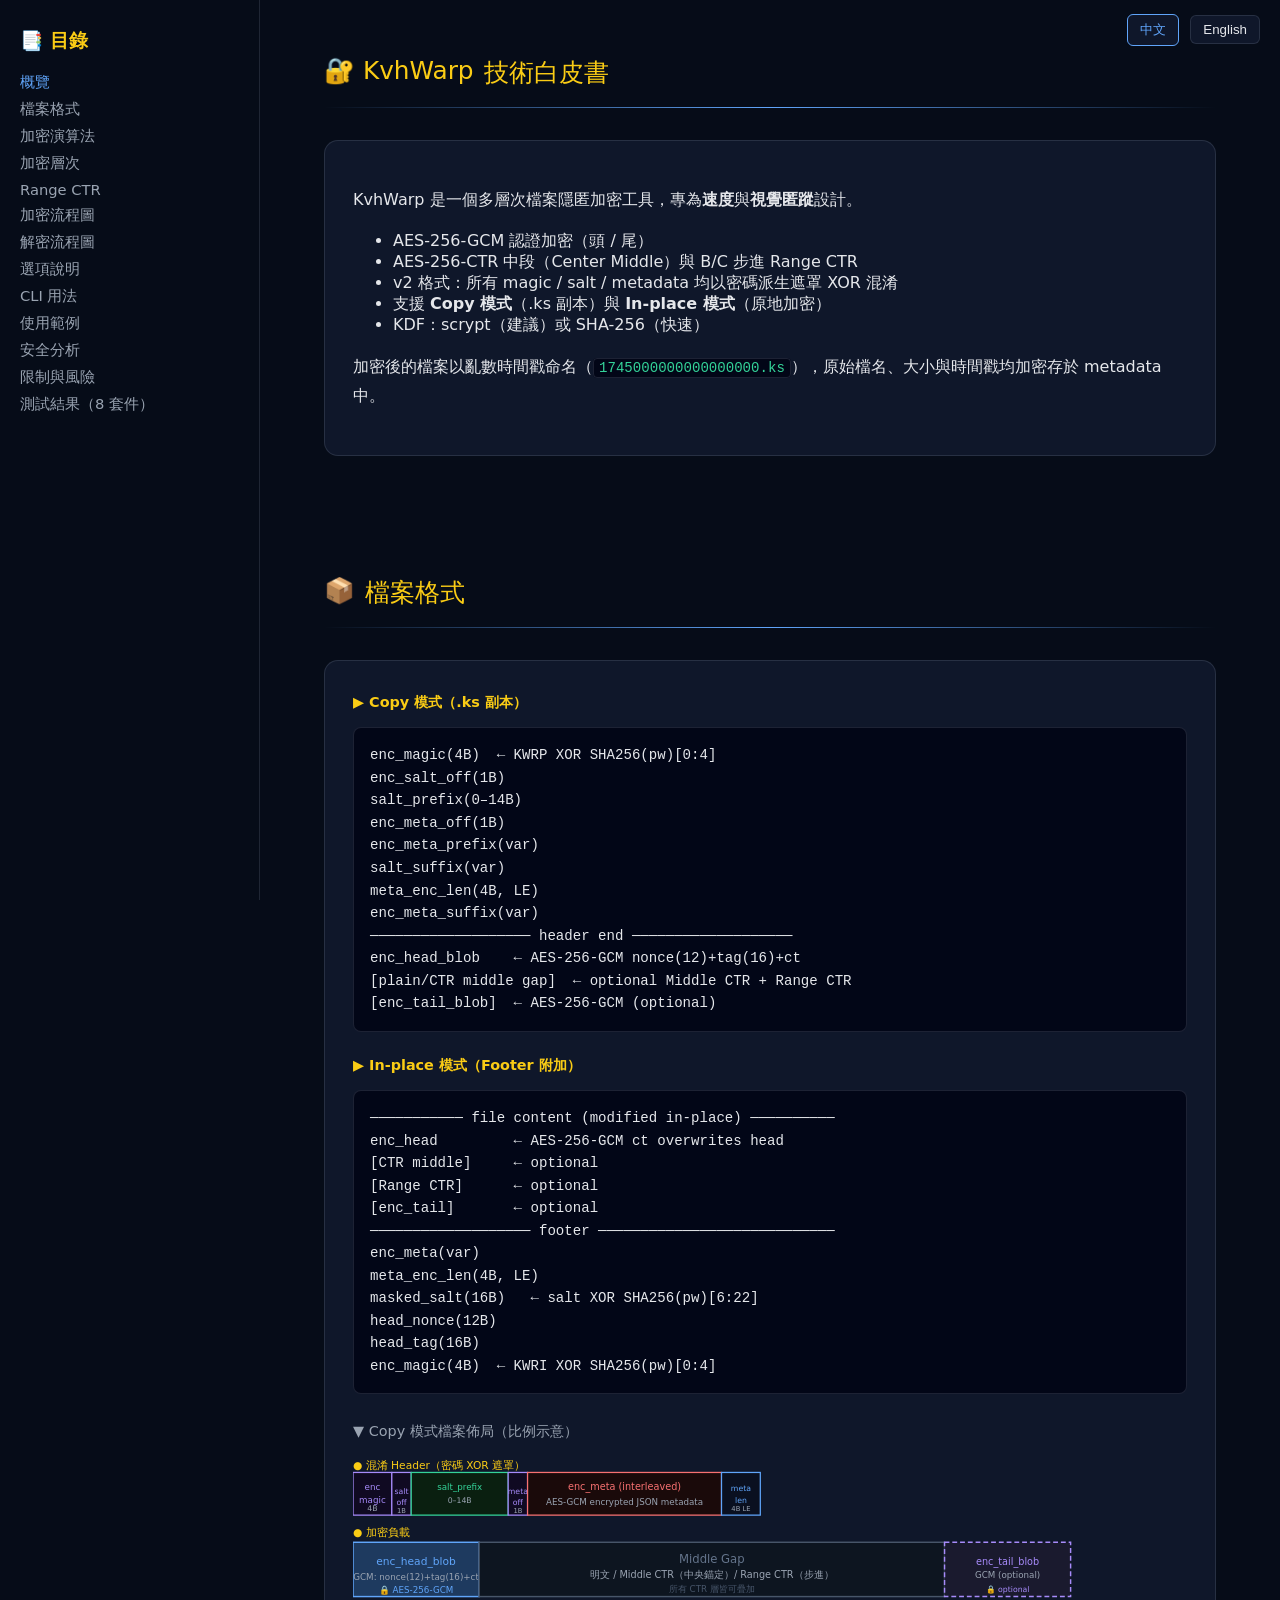
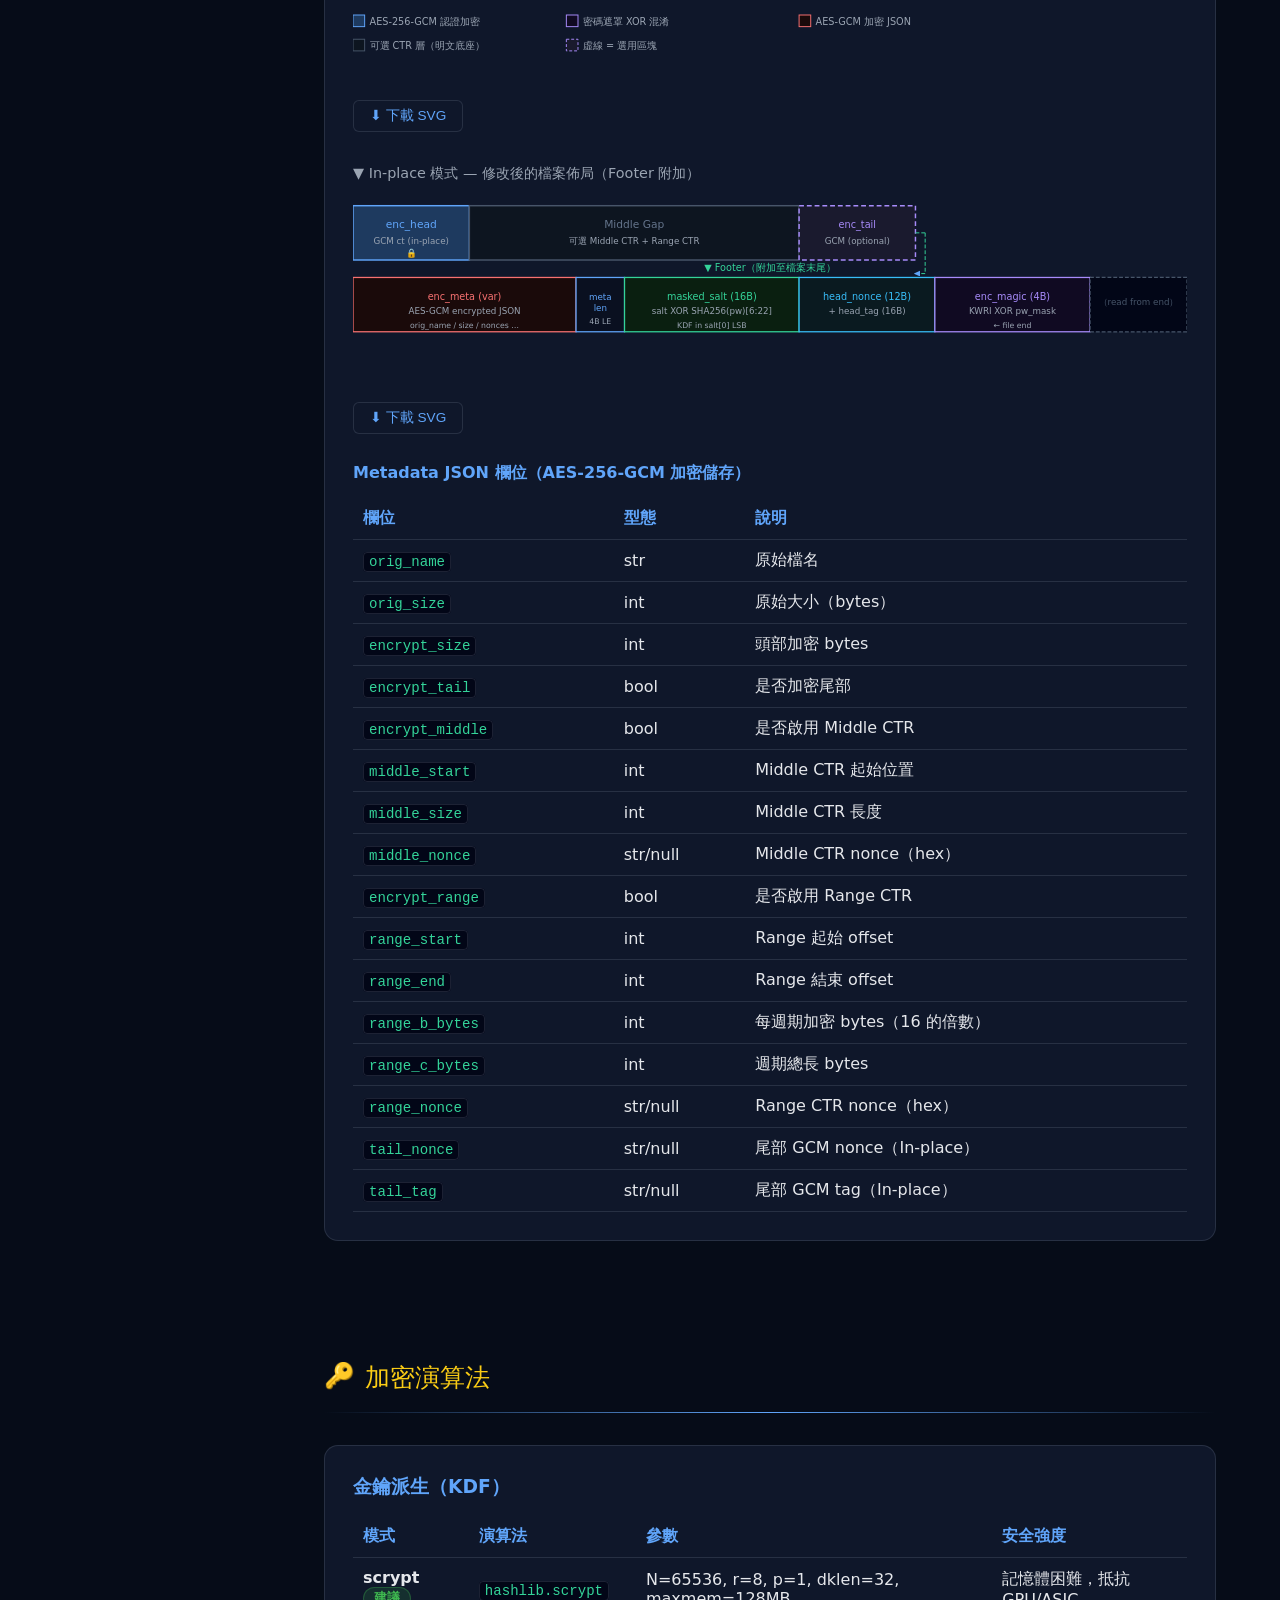
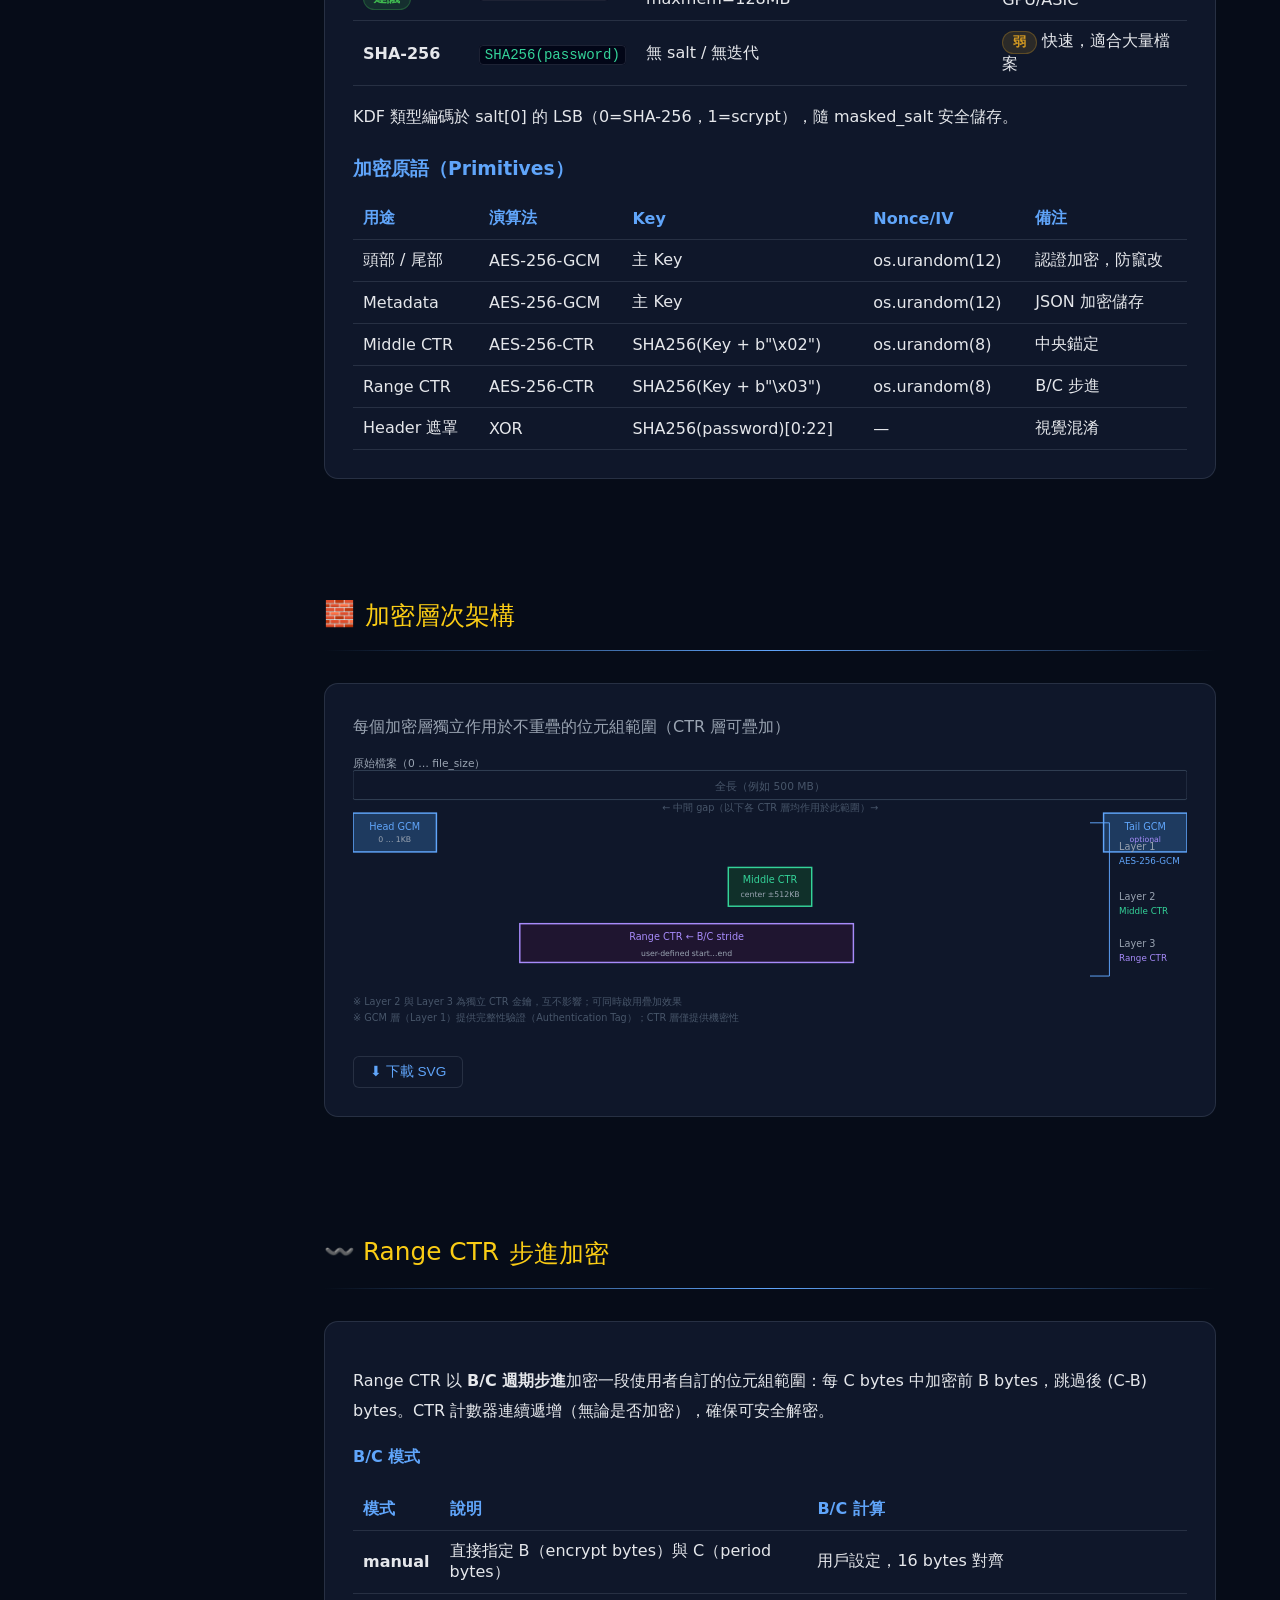
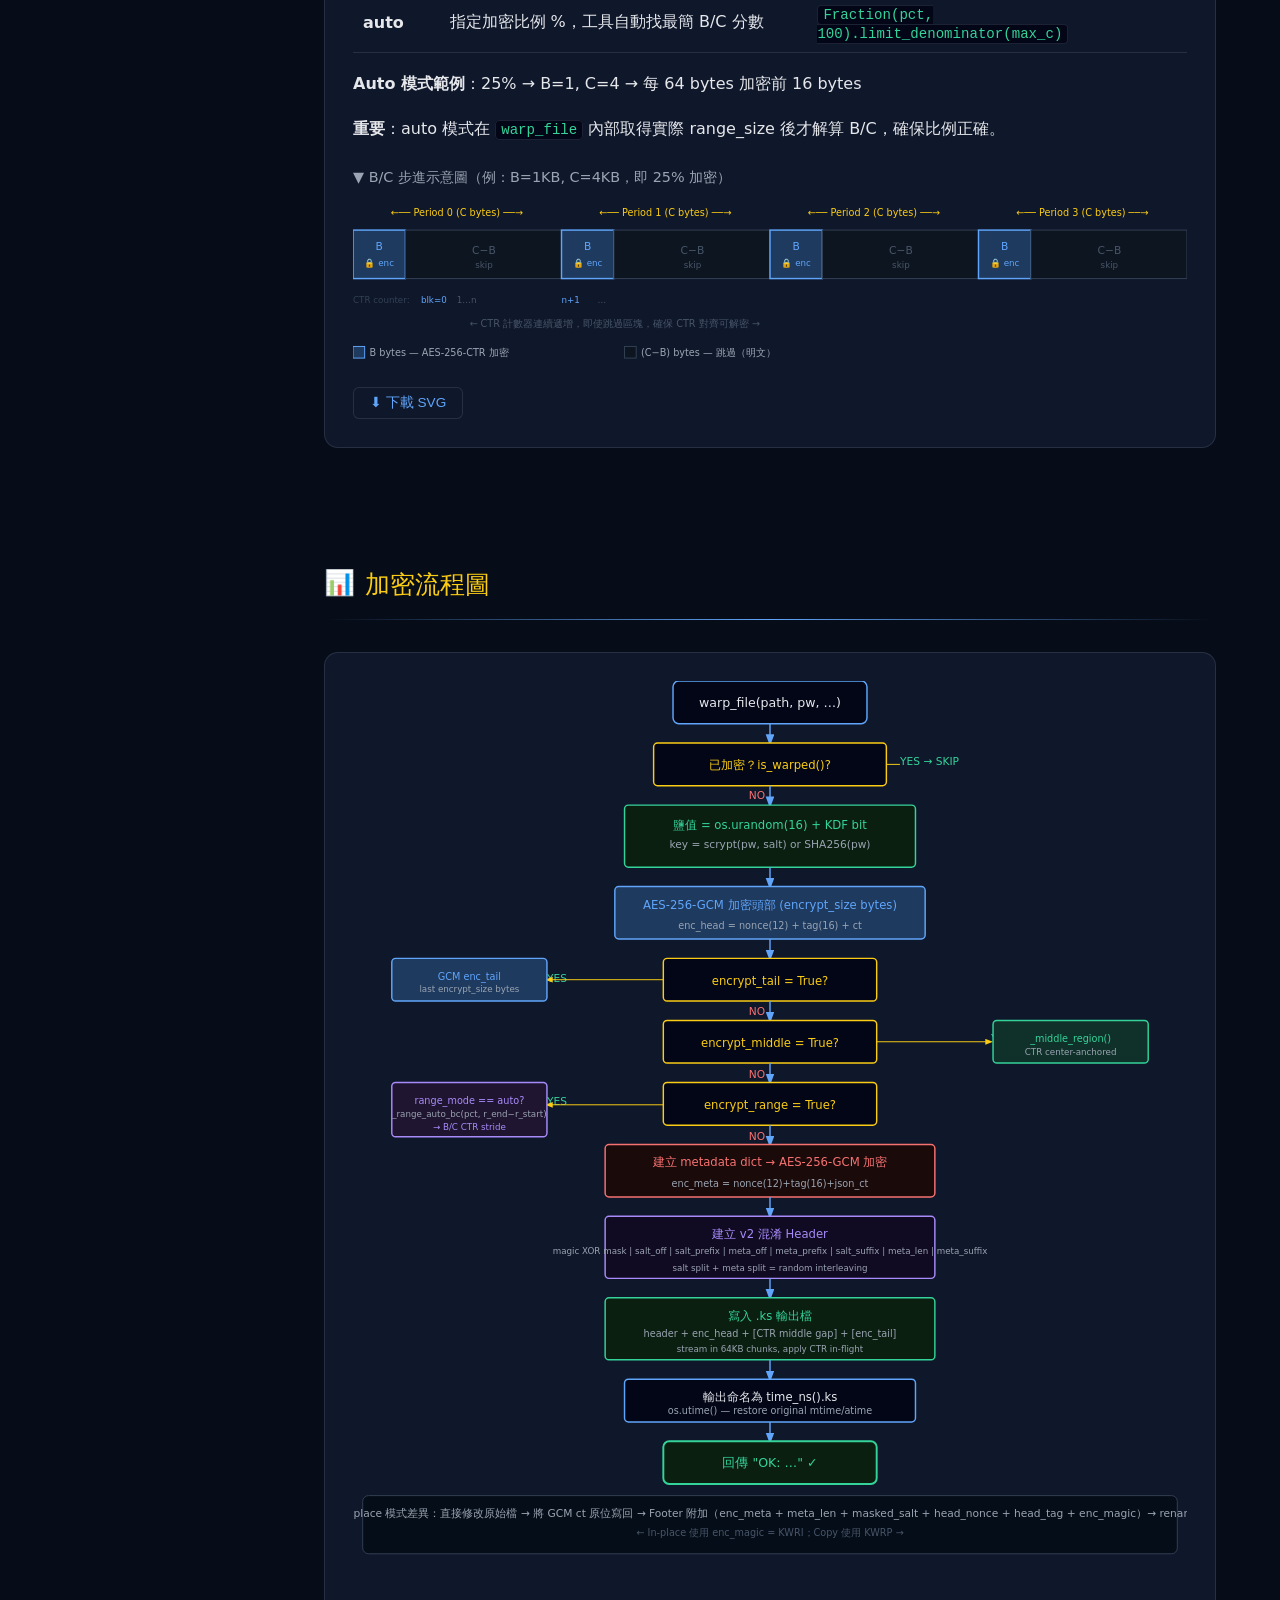
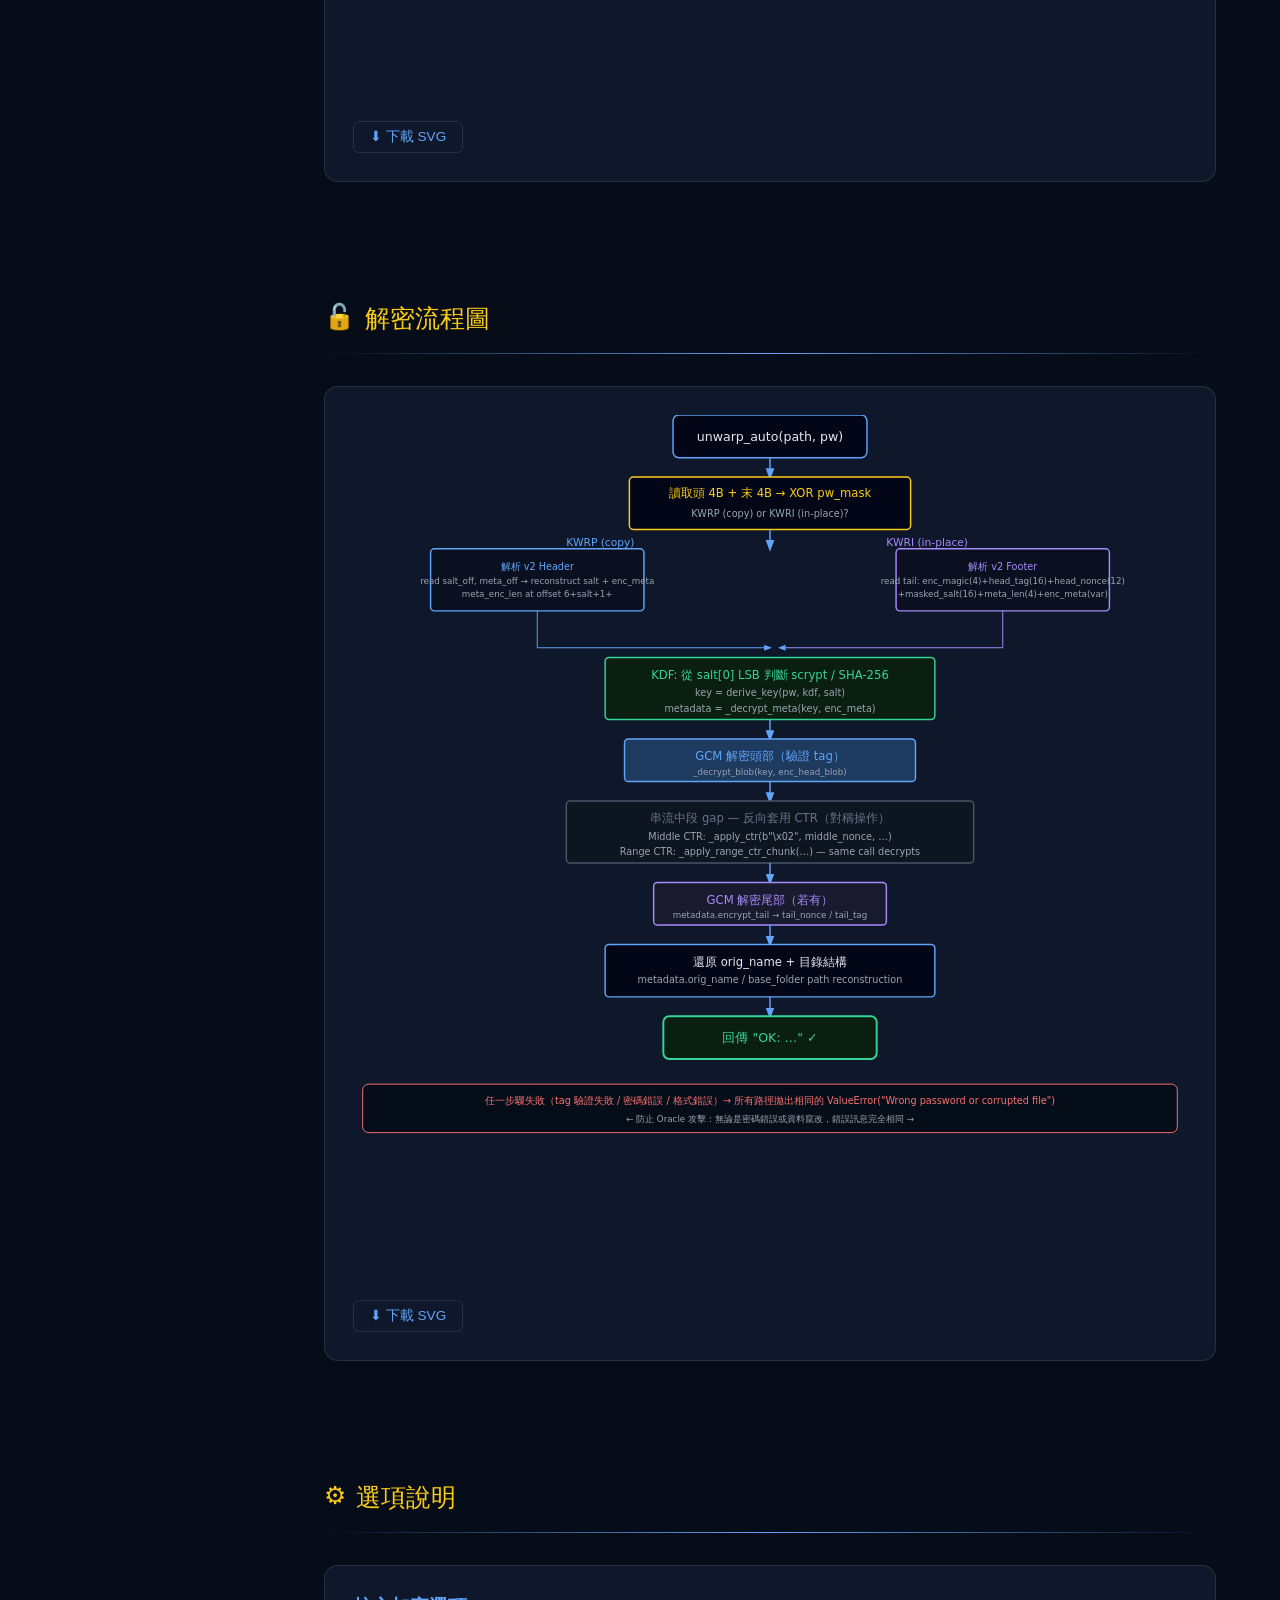
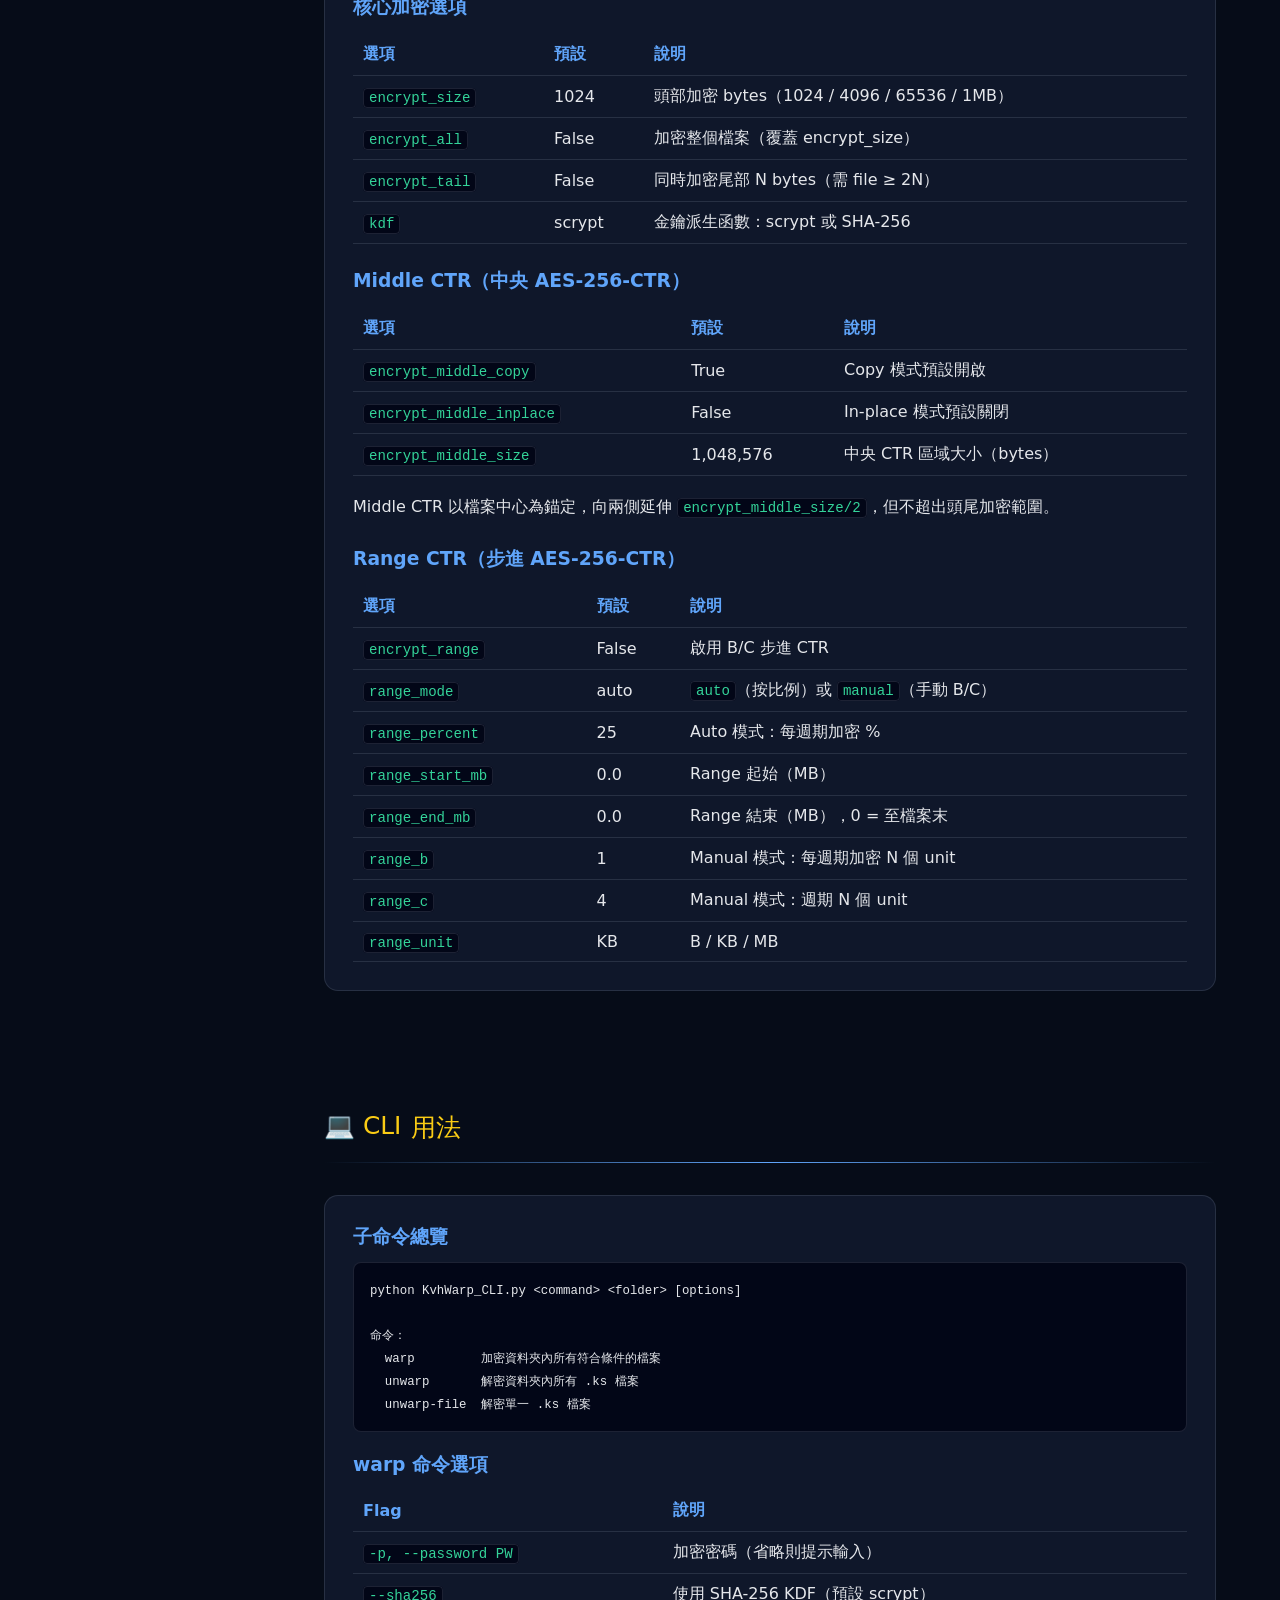
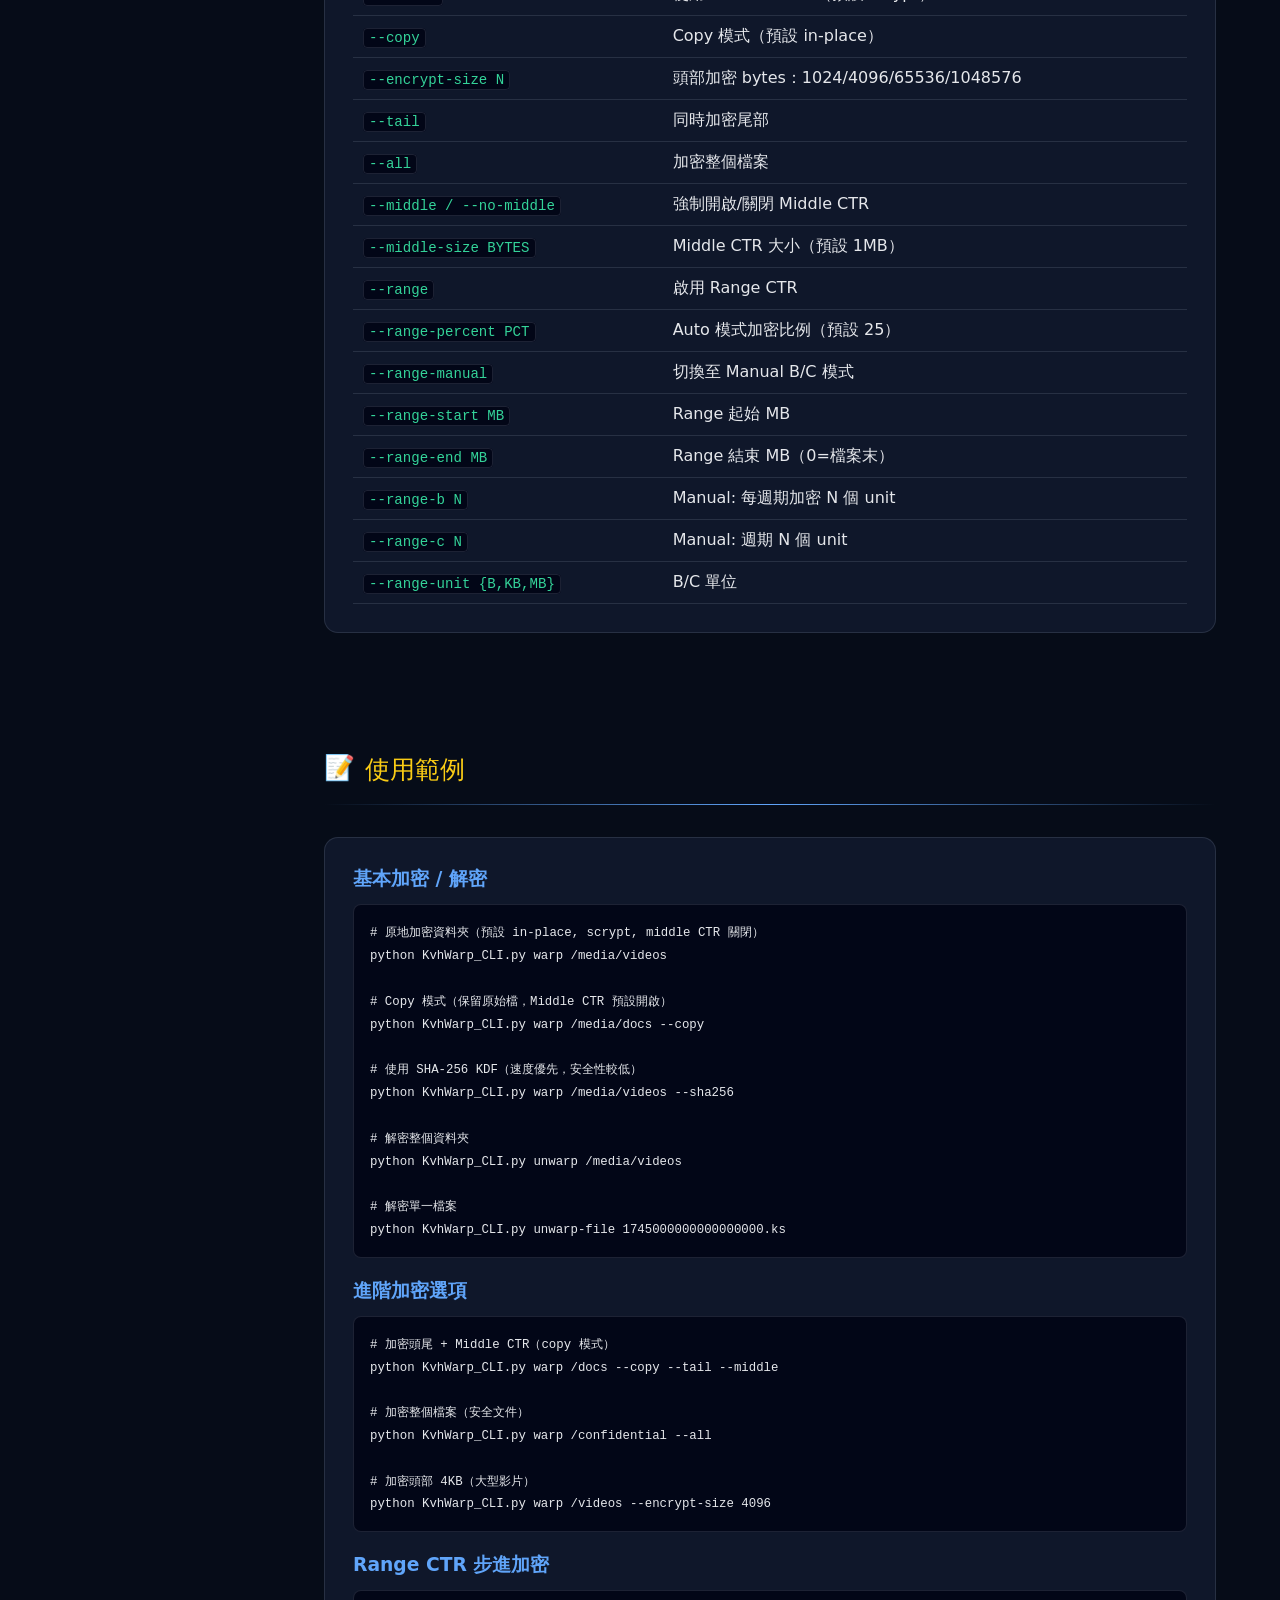
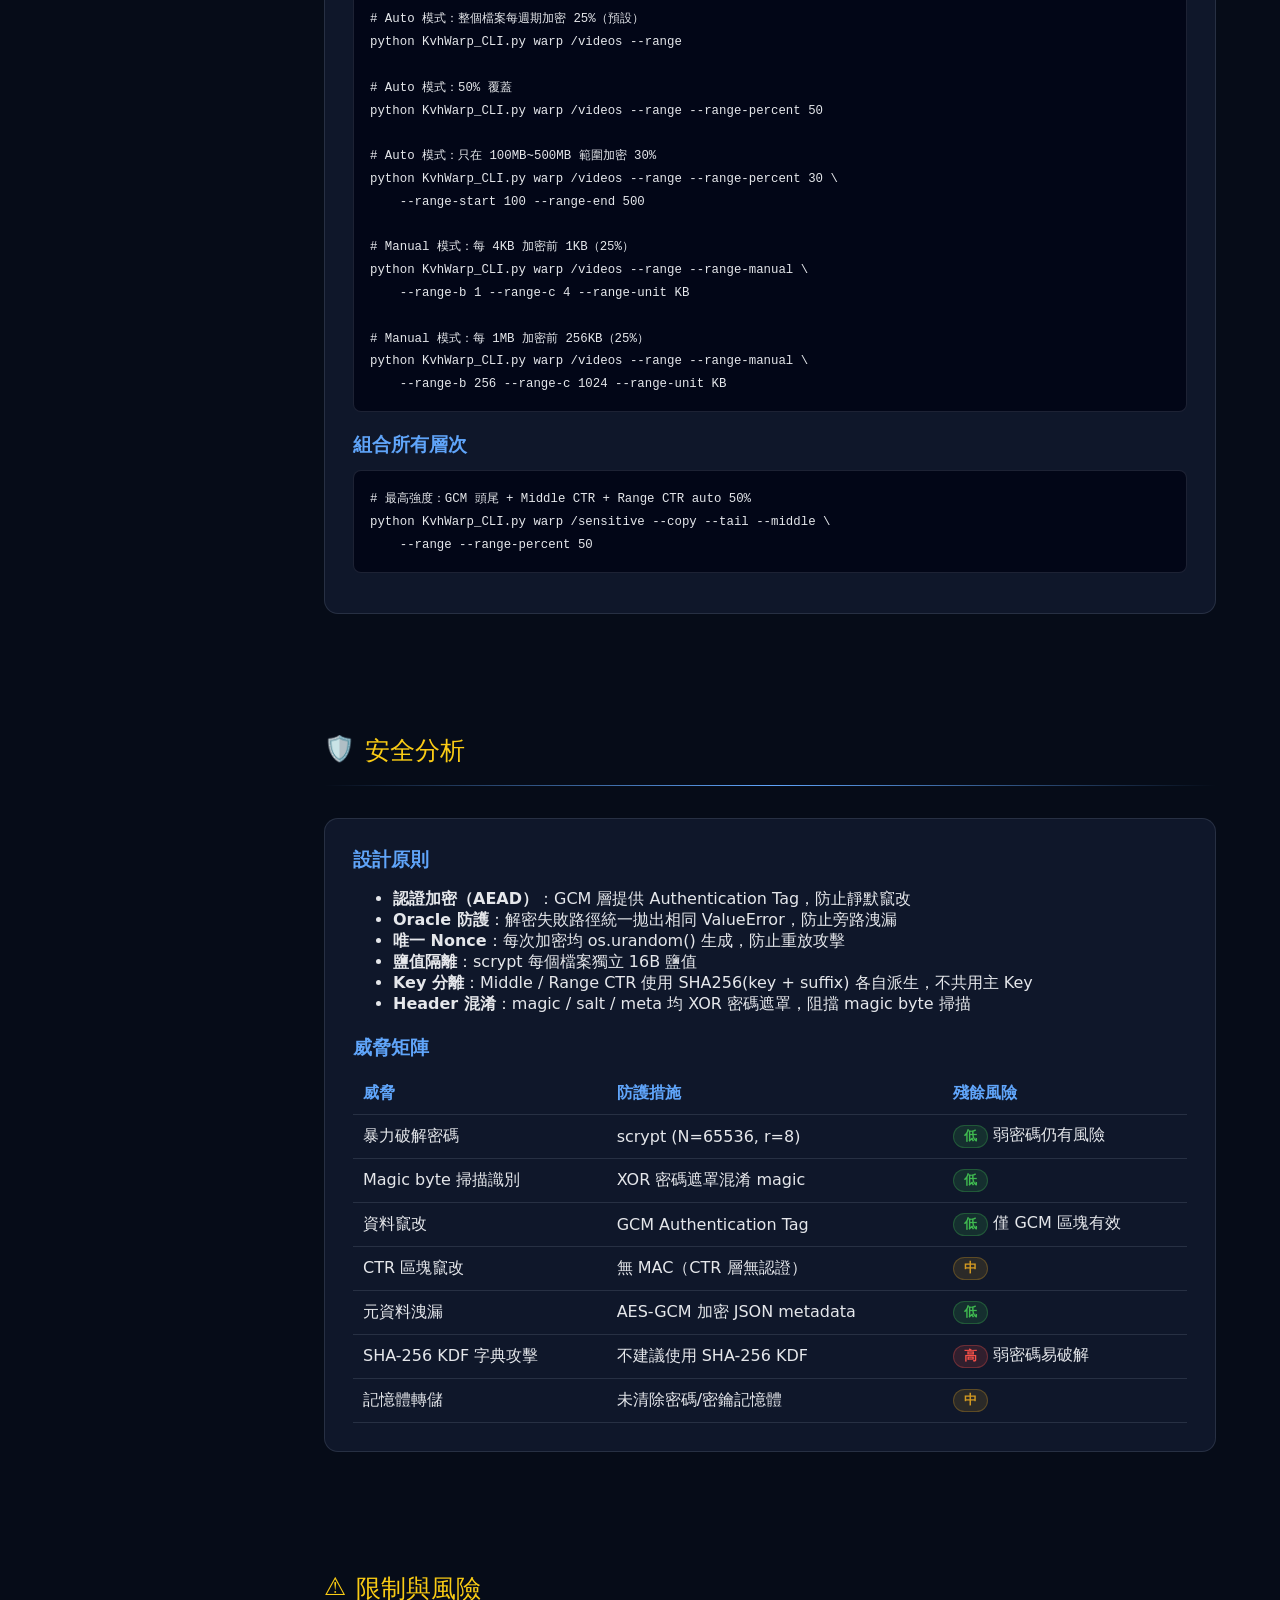
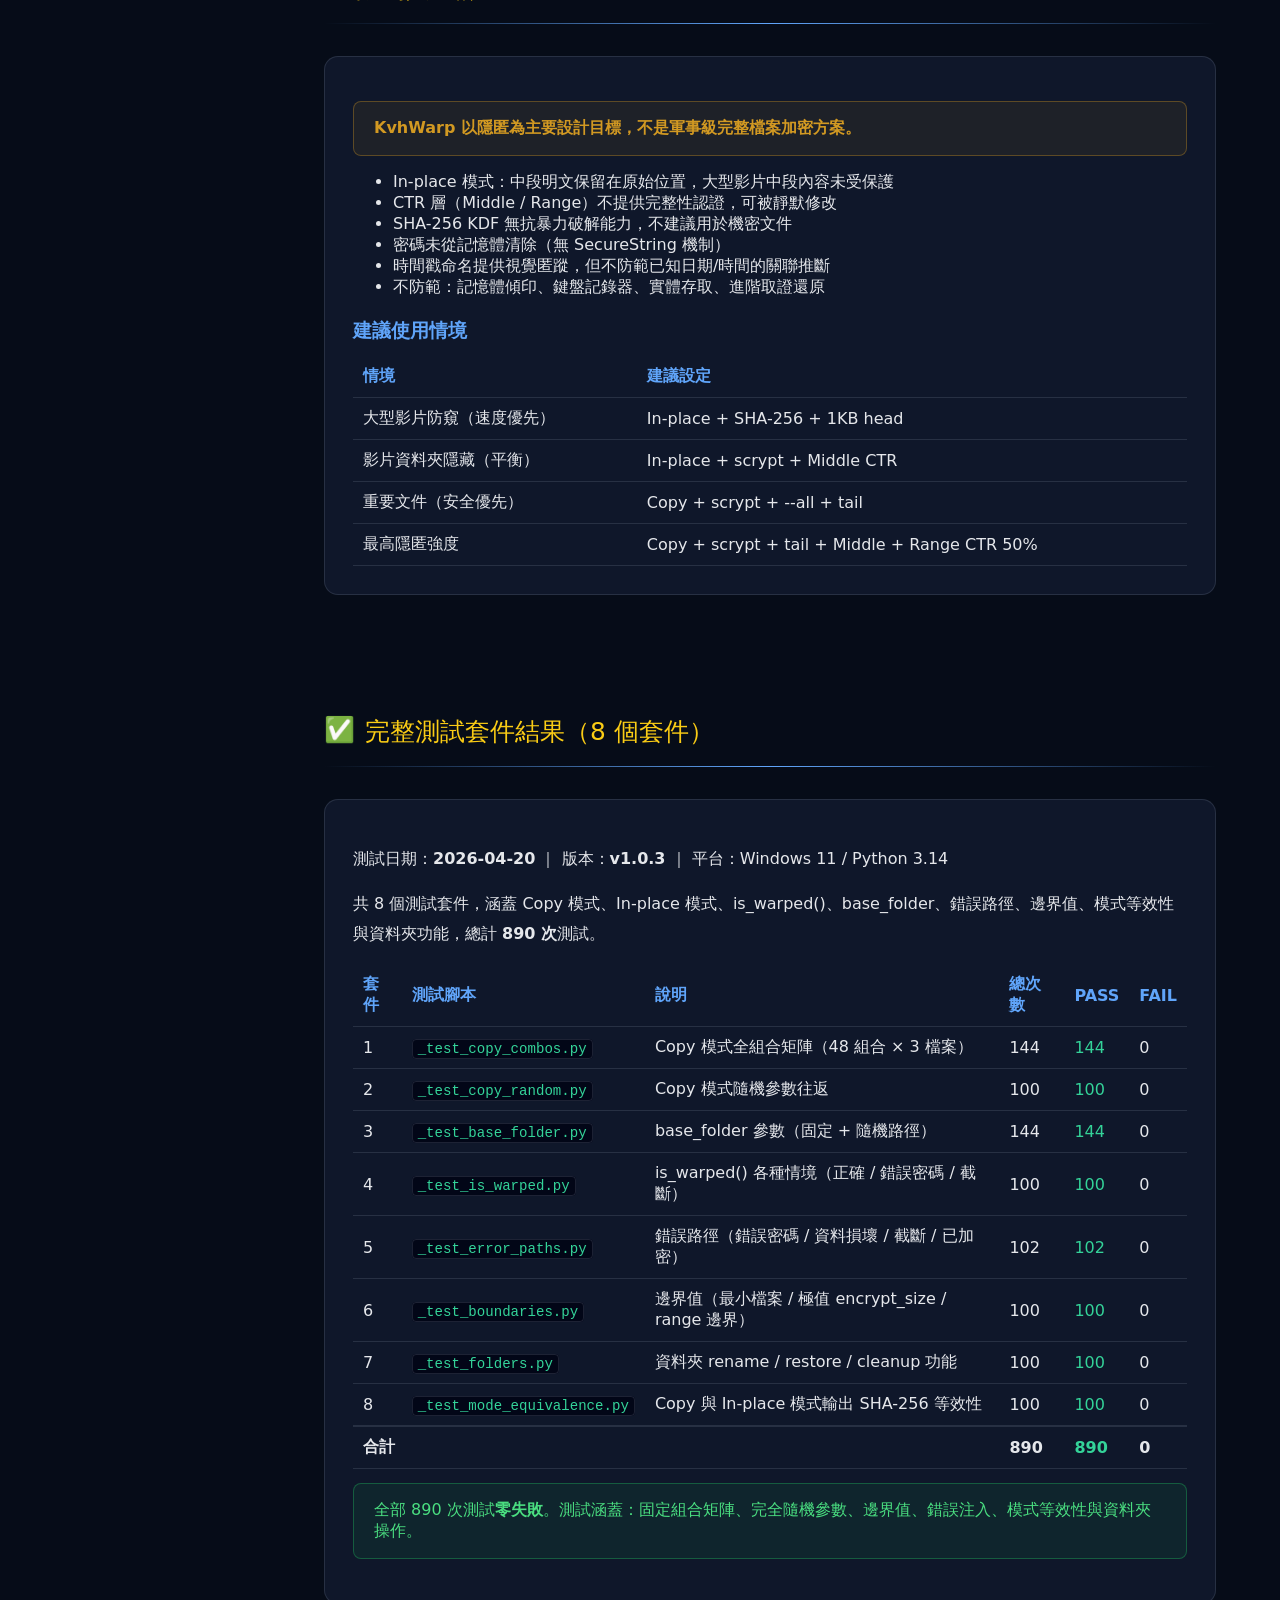
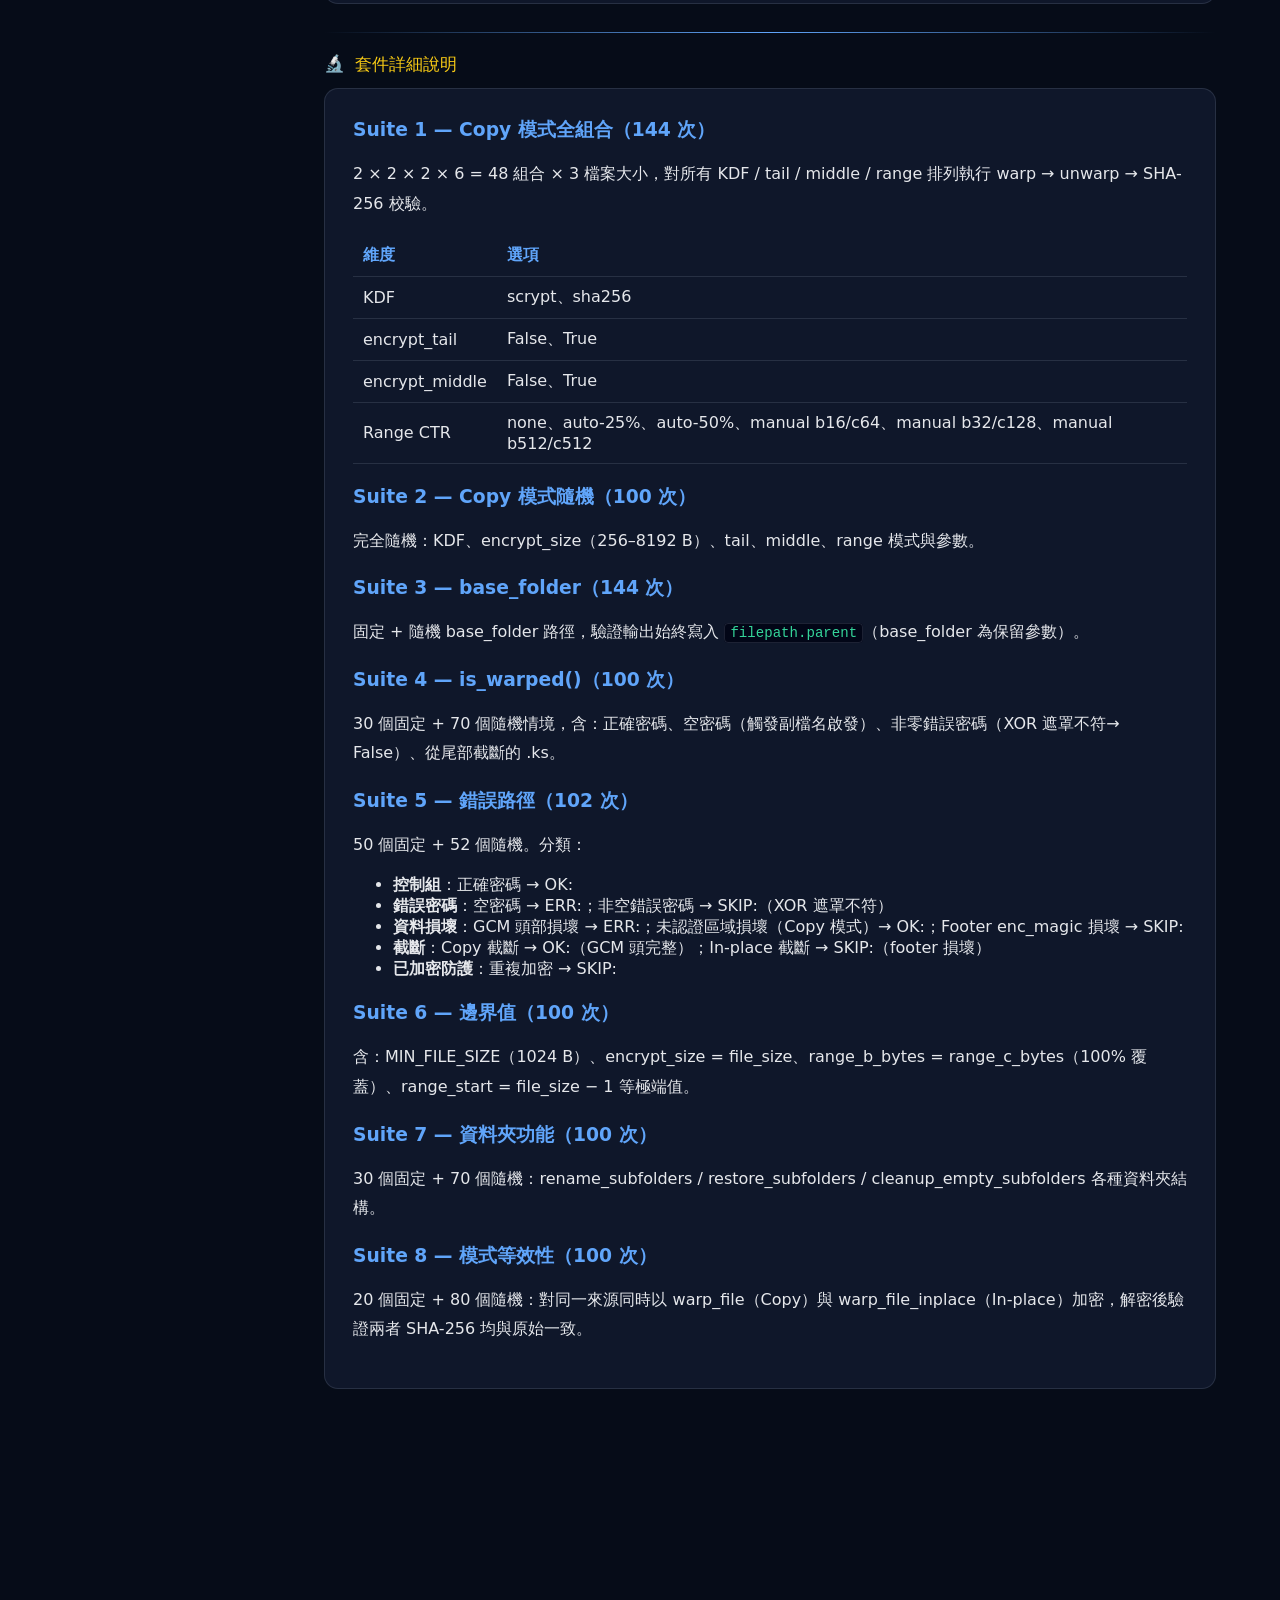
==== ESLOCK_Recover/KvhWarp.html @ 6a9915e8 "KVHWarp v1.03B" ====
<!DOCTYPE html>
<html lang="zh-Hant">
<head>
<meta charset="UTF-8">
<meta name="viewport" content="width=device-width, initial-scale=1">
<title>KvhWarp — Technical Whitepaper</title>
<link rel="stylesheet" href="index.css">
</head>

<body style="background:#060c18;color:#e5e7eb">

<div class="lang-switch">
  <button id="btn-zh" class="active" onclick="setLang('zh')">中文</button>
  <button id="btn-en" onclick="setLang('en')">English</button>
</div>

<div class="wrapper">

<nav>
  <h3>📑 <span class="zhi">目錄</span><span class="eni">Contents</span></h3>
  <a href="#overview">      <span class="zhi">概覽</span>              <span class="eni">Overview</span></a>
  <a href="#format">        <span class="zhi">檔案格式</span>          <span class="eni">File Format</span></a>
  <a href="#algorithms">    <span class="zhi">加密演算法</span>        <span class="eni">Algorithms</span></a>
  <a href="#layers">        <span class="zhi">加密層次</span>          <span class="eni">Encryption Layers</span></a>
  <a href="#range-ctr">     <span class="zhi">Range CTR</span>         <span class="eni">Range CTR</span></a>
  <a href="#flowchart">     <span class="zhi">加密流程圖</span>        <span class="eni">Encrypt Flowchart</span></a>
  <a href="#decrypt-flow">  <span class="zhi">解密流程圖</span>        <span class="eni">Decrypt Flowchart</span></a>
  <a href="#options">       <span class="zhi">選項說明</span>          <span class="eni">Options</span></a>
  <a href="#cli">           <span class="zhi">CLI 用法</span>           <span class="eni">CLI Usage</span></a>
  <a href="#examples">      <span class="zhi">使用範例</span>          <span class="eni">Examples</span></a>
  <a href="#security">      <span class="zhi">安全分析</span>          <span class="eni">Security</span></a>
  <a href="#limits">        <span class="zhi">限制與風險</span>        <span class="eni">Limitations</span></a>
  <a href="#test-results"> <span class="zhi">測試結果（8 套件）</span>  <span class="eni">Test Results (8 Suites)</span></a>
</nav>

<main>

<!-- ===== Overview ===== -->
<section id="overview">
<div class="icon-title">🔐 KvhWarp <span class="zhi">技術白皮書</span><span class="eni">Technical Whitepaper</span></div>
<div class="divider"></div>
<div class="panel">
  <div class="zh">
    <p>KvhWarp 是一個多層次檔案隱匿加密工具，專為<strong>速度</strong>與<strong>視覺匿蹤</strong>設計。</p>
    <ul>
      <li>AES-256-GCM 認證加密（頭 / 尾）</li>
      <li>AES-256-CTR 中段（Center Middle）與 B/C 步進 Range CTR</li>
      <li>v2 格式：所有 magic / salt / metadata 均以密碼派生遮罩 XOR 混淆</li>
      <li>支援 <strong>Copy 模式</strong>（.ks 副本）與 <strong>In-place 模式</strong>（原地加密）</li>
      <li>KDF：scrypt（建議）或 SHA-256（快速）</li>
    </ul>
    <p>加密後的檔案以亂數時間戳命名（<code>1745000000000000000.ks</code>），原始檔名、大小與時間戳均加密存於 metadata 中。</p>
  </div>
  <div class="en">
    <p>KvhWarp is a multi-layer file stealth-encryption tool designed for <strong>speed</strong> and <strong>visual concealment</strong>.</p>
    <ul>
      <li>AES-256-GCM authenticated encryption (head / tail)</li>
      <li>AES-256-CTR for center middle and B/C-stride Range CTR</li>
      <li>v2 format: all magic / salt / metadata XOR-masked with a password-derived mask</li>
      <li>Supports <strong>Copy mode</strong> (.ks copy) and <strong>In-place mode</strong> (encrypt original)</li>
      <li>KDF: scrypt (recommended) or SHA-256 (fast)</li>
    </ul>
    <p>Encrypted files are renamed to random nanosecond timestamps (<code>1745000000000000000.ks</code>). Original filename, size and timestamps are stored encrypted inside the metadata.</p>
  </div>
</div>
</section>

<!-- ===== File Format ===== -->
<section id="format">
<div class="icon-title">📦 <span class="zhi">檔案格式</span><span class="eni">File Format</span></div>
<div class="divider"></div>
<div class="panel">

  <!-- ── Copy mode ── -->
  <p style="margin:0 0 8px;font-size:.9rem;color:var(--yellow);font-weight:700">
    <span class="zhi">▶ Copy 模式（.ks 副本）</span><span class="eni">▶ Copy Mode (.ks copy)</span>
  </p>
  <pre>enc_magic(4B)  ← KWRP XOR SHA256(pw)[0:4]
enc_salt_off(1B)
salt_prefix(0–14B)
enc_meta_off(1B)
enc_meta_prefix(var)
salt_suffix(var)
meta_enc_len(4B, LE)
enc_meta_suffix(var)
─────────────────── header end ───────────────────
enc_head_blob    ← AES-256-GCM nonce(12)+tag(16)+ct
[plain/CTR middle gap]  ← optional Middle CTR + Range CTR
[enc_tail_blob]  ← AES-256-GCM (optional)</pre>

  <p style="margin:20px 0 8px;font-size:.9rem;color:var(--yellow);font-weight:700">
    <span class="zhi">▶ In-place 模式（Footer 附加）</span><span class="eni">▶ In-place Mode (footer appended)</span>
  </p>
  <pre>─────────── file content (modified in-place) ──────────
enc_head         ← AES-256-GCM ct overwrites head
[CTR middle]     ← optional
[Range CTR]      ← optional
[enc_tail]       ← optional
─────────────────── footer ────────────────────────────
enc_meta(var)
meta_enc_len(4B, LE)
masked_salt(16B)   ← salt XOR SHA256(pw)[6:22]
head_nonce(12B)
head_tag(16B)
enc_magic(4B)  ← KWRI XOR SHA256(pw)[0:4]</pre>

  <!-- ── Copy mode SVG ── -->
  <p style="margin:24px 0 10px;font-size:.9rem;color:var(--muted)">
    <span class="zhi">▼ Copy 模式檔案佈局（比例示意）</span>
    <span class="eni">▼ Copy mode file layout (proportional)</span>
  </p>
  <svg id="svgCopyFormat" viewBox="0 0 860 240" width="100%" xmlns="http://www.w3.org/2000/svg">
    <defs>
      <marker id="arr1" markerWidth="7" markerHeight="7" refX="5" refY="3" orient="auto">
        <path d="M0,0 L0,6 L7,3 z" fill="#60a5fa"/>
      </marker>
    </defs>

    <!-- Row 1: obfuscated header -->
    <text x="0" y="14" font-family="system-ui" font-size="11" fill="#facc15">
      <tspan class="zhi">● 混淆 Header（密碼 XOR 遮罩）</tspan><tspan class="eni">● Obfuscated Header (password XOR mask)</tspan>
    </text>
    <!-- enc_magic 4B -->
    <rect x="0"   y="18" width="40"  height="44" fill="#100a22" stroke="#a78bfa" stroke-width="1.3"/>
    <text x="20"  y="36" font-family="system-ui" font-size="9"  fill="#a78bfa" text-anchor="middle">enc</text>
    <text x="20"  y="49" font-family="system-ui" font-size="9"  fill="#a78bfa" text-anchor="middle">magic</text>
    <text x="20"  y="58" font-family="system-ui" font-size="8"  fill="#9aa4b2" text-anchor="middle">4B</text>
    <!-- salt_off 1B -->
    <rect x="40"  y="18" width="20"  height="44" fill="#100a22" stroke="#a78bfa" stroke-width="1.3"/>
    <text x="50"  y="40" font-family="system-ui" font-size="8"  fill="#a78bfa" text-anchor="middle">salt</text>
    <text x="50"  y="52" font-family="system-ui" font-size="8"  fill="#a78bfa" text-anchor="middle">off</text>
    <text x="50"  y="60" font-family="system-ui" font-size="7"  fill="#9aa4b2" text-anchor="middle">1B</text>
    <!-- salt prefix/suffix interleaved with meta -->
    <rect x="60"  y="18" width="100" height="44" fill="#0a1f10" stroke="#34d399" stroke-width="1.3"/>
    <text x="110" y="36" font-family="system-ui" font-size="9"  fill="#34d399" text-anchor="middle">salt_prefix</text>
    <text x="110" y="49" font-family="system-ui" font-size="8"  fill="#9aa4b2" text-anchor="middle">0–14B</text>
    <!-- enc_meta_off 1B -->
    <rect x="160" y="18" width="20"  height="44" fill="#100a22" stroke="#a78bfa" stroke-width="1.3"/>
    <text x="170" y="40" font-family="system-ui" font-size="8"  fill="#a78bfa" text-anchor="middle">meta</text>
    <text x="170" y="52" font-family="system-ui" font-size="8"  fill="#a78bfa" text-anchor="middle">off</text>
    <text x="170" y="60" font-family="system-ui" font-size="7"  fill="#9aa4b2" text-anchor="middle">1B</text>
    <!-- enc_meta interleaved -->
    <rect x="180" y="18" width="200" height="44" fill="#1a0a0a" stroke="#f87171" stroke-width="1.3"/>
    <text x="280" y="36" font-family="system-ui" font-size="10" fill="#f87171" text-anchor="middle">enc_meta (interleaved)</text>
    <text x="280" y="52" font-family="system-ui" font-size="9"  fill="#9aa4b2" text-anchor="middle">AES-GCM encrypted JSON metadata</text>
    <!-- meta_enc_len -->
    <rect x="380" y="18" width="40"  height="44" fill="#0a1020" stroke="#60a5fa" stroke-width="1.3"/>
    <text x="400" y="37" font-family="system-ui" font-size="8"  fill="#60a5fa" text-anchor="middle">meta</text>
    <text x="400" y="49" font-family="system-ui" font-size="8"  fill="#60a5fa" text-anchor="middle">len</text>
    <text x="400" y="58" font-family="system-ui" font-size="7"  fill="#9aa4b2" text-anchor="middle">4B LE</text>

    <!-- Row 2: payload -->
    <text x="0" y="84" font-family="system-ui" font-size="11" fill="#facc15">
      <tspan class="zhi">● 加密負載</tspan><tspan class="eni">● Encrypted Payload</tspan>
    </text>
    <!-- enc_head_blob -->
    <rect x="0"   y="90" width="130" height="56" fill="#1e3a5f" stroke="#60a5fa" stroke-width="1.5"/>
    <text x="65"  y="113" font-family="system-ui" font-size="11" fill="#60a5fa" text-anchor="middle">enc_head_blob</text>
    <text x="65"  y="129" font-family="system-ui" font-size="9"  fill="#9aa4b2" text-anchor="middle">GCM: nonce(12)+tag(16)+ct</text>
    <text x="65"  y="142" font-family="system-ui" font-size="9"  fill="#60a5fa" text-anchor="middle">🔒 AES-256-GCM</text>

    <!-- middle gap -->
    <rect x="130" y="90" width="480" height="56" fill="#0d1520" stroke="#475569" stroke-width="1.5"/>
    <text x="370" y="111" font-family="system-ui" font-size="12" fill="#64748b" text-anchor="middle">Middle Gap</text>
    <text x="370" y="127" font-family="system-ui" font-size="10" fill="#9aa4b2" text-anchor="middle">
      <tspan class="zhi">明文 / Middle CTR（中央錨定）/ Range CTR（步進）</tspan>
      <tspan class="eni">Plaintext / Middle CTR (center-anchored) / Range CTR (stride)</tspan>
    </text>
    <text x="370" y="141" font-family="system-ui" font-size="9"  fill="#475569" text-anchor="middle">
      <tspan class="zhi">所有 CTR 層皆可疊加</tspan><tspan class="eni">All CTR layers composable</tspan>
    </text>

    <!-- enc_tail_blob (optional) -->
    <rect x="610" y="90" width="130" height="56" fill="#1a1a2e" stroke="#a78bfa" stroke-width="1.5" stroke-dasharray="5,3"/>
    <text x="675" y="113" font-family="system-ui" font-size="10" fill="#a78bfa" text-anchor="middle">enc_tail_blob</text>
    <text x="675" y="127" font-family="system-ui" font-size="9"  fill="#9aa4b2" text-anchor="middle">GCM (optional)</text>
    <text x="675" y="141" font-family="system-ui" font-size="8"  fill="#a78bfa" text-anchor="middle">🔒 optional</text>

    <!-- legend -->
    <rect x="0"   y="165" width="12" height="12" fill="#1e3a5f" stroke="#60a5fa" stroke-width="1"/>
    <text x="17"  y="175" font-family="system-ui" font-size="10" fill="#9aa4b2">
      <tspan class="zhi">AES-256-GCM 認證加密</tspan><tspan class="eni">AES-256-GCM authenticated</tspan>
    </text>
    <rect x="220" y="165" width="12" height="12" fill="#100a22" stroke="#a78bfa" stroke-width="1"/>
    <text x="237" y="175" font-family="system-ui" font-size="10" fill="#9aa4b2">
      <tspan class="zhi">密碼遮罩 XOR 混淆</tspan><tspan class="eni">password-mask XOR obfuscated</tspan>
    </text>
    <rect x="460" y="165" width="12" height="12" fill="#1a0a0a" stroke="#f87171" stroke-width="1"/>
    <text x="477" y="175" font-family="system-ui" font-size="10" fill="#9aa4b2">
      <tspan class="zhi">AES-GCM 加密 JSON</tspan><tspan class="eni">AES-GCM encrypted JSON</tspan>
    </text>
    <rect x="0"   y="190" width="12" height="12" fill="#0d1520" stroke="#475569" stroke-width="1"/>
    <text x="17"  y="200" font-family="system-ui" font-size="10" fill="#9aa4b2">
      <tspan class="zhi">可選 CTR 層（明文底座）</tspan><tspan class="eni">Optional CTR layers (plaintext base)</tspan>
    </text>
    <rect x="220" y="190" width="12" height="12" fill="#1a1a2e" stroke="#a78bfa" stroke-width="1" stroke-dasharray="3,2"/>
    <text x="237" y="200" font-family="system-ui" font-size="10" fill="#9aa4b2">
      <tspan class="zhi">虛線 = 選用區塊</tspan><tspan class="eni">Dashed = optional block</tspan>
    </text>
  </svg>
  <button class="btn" style="margin-top:8px" onclick="exportSVG('svgCopyFormat','kvhwarp_copy_format.svg')">⬇ <span class="zhi">下載 SVG</span><span class="eni">Download SVG</span></button>

  <!-- ── In-place mode SVG ── -->
  <p style="margin:28px 0 10px;font-size:.9rem;color:var(--muted)">
    <span class="zhi">▼ In-place 模式 — 修改後的檔案佈局（Footer 附加）</span>
    <span class="eni">▼ In-place mode — modified file layout (footer appended)</span>
  </p>
  <svg id="svgInplaceFormat" viewBox="0 0 860 200" width="100%" xmlns="http://www.w3.org/2000/svg">
    <!-- enc head -->
    <rect x="0"   y="10" width="120" height="56" fill="#1e3a5f" stroke="#60a5fa" stroke-width="1.5"/>
    <text x="60"  y="33" font-family="system-ui" font-size="11" fill="#60a5fa" text-anchor="middle">enc_head</text>
    <text x="60"  y="49" font-family="system-ui" font-size="9"  fill="#9aa4b2" text-anchor="middle">GCM ct (in-place)</text>
    <text x="60"  y="62" font-family="system-ui" font-size="9"  fill="#60a5fa" text-anchor="middle">🔒</text>
    <!-- middle gap -->
    <rect x="120" y="10" width="340" height="56" fill="#0d1520" stroke="#475569" stroke-width="1.5"/>
    <text x="290" y="33" font-family="system-ui" font-size="11" fill="#64748b" text-anchor="middle">Middle Gap</text>
    <text x="290" y="49" font-family="system-ui" font-size="9"  fill="#9aa4b2" text-anchor="middle">
      <tspan class="zhi">可選 Middle CTR + Range CTR</tspan><tspan class="eni">Optional Middle CTR + Range CTR</tspan>
    </text>
    <!-- enc tail optional -->
    <rect x="460" y="10" width="120" height="56" fill="#1a1a2e" stroke="#a78bfa" stroke-width="1.5" stroke-dasharray="5,3"/>
    <text x="520" y="33" font-family="system-ui" font-size="10" fill="#a78bfa" text-anchor="middle">enc_tail</text>
    <text x="520" y="49" font-family="system-ui" font-size="9"  fill="#9aa4b2" text-anchor="middle">GCM (optional)</text>

    <!-- footer connector -->
    <line x1="580" y1="38" x2="590" y2="38" stroke="#34d399" stroke-width="1" stroke-dasharray="4,2"/>
    <line x1="590" y1="38" x2="590" y2="80" stroke="#34d399" stroke-width="1" stroke-dasharray="4,2"/>
    <line x1="590" y1="80" x2="580" y2="80" stroke="#34d399" stroke-width="1" stroke-dasharray="4,2" marker-end="url(#arr1)"/>

    <!-- footer area label -->
    <text x="430" y="77" font-family="system-ui" font-size="10" fill="#34d399" text-anchor="middle">
      <tspan class="zhi">▼ Footer（附加至檔案末尾）</tspan><tspan class="eni">▼ Footer (appended to file end)</tspan>
    </text>

    <!-- footer sub-blocks full width -->
    <rect x="0"   y="84" width="230" height="56" fill="#1a0a0a" stroke="#f87171" stroke-width="1.3"/>
    <text x="115" y="107" font-family="system-ui" font-size="10" fill="#f87171" text-anchor="middle">enc_meta (var)</text>
    <text x="115" y="122" font-family="system-ui" font-size="9"  fill="#9aa4b2" text-anchor="middle">AES-GCM encrypted JSON</text>
    <text x="115" y="136" font-family="system-ui" font-size="8"  fill="#9aa4b2" text-anchor="middle">orig_name / size / nonces …</text>

    <rect x="230" y="84" width="50"  height="56" fill="#0a1020" stroke="#60a5fa" stroke-width="1.3"/>
    <text x="255" y="107" font-family="system-ui" font-size="9"  fill="#60a5fa" text-anchor="middle">meta</text>
    <text x="255" y="119" font-family="system-ui" font-size="9"  fill="#60a5fa" text-anchor="middle">len</text>
    <text x="255" y="132" font-family="system-ui" font-size="8"  fill="#9aa4b2" text-anchor="middle">4B LE</text>

    <rect x="280" y="84" width="180" height="56" fill="#0a1f10" stroke="#34d399" stroke-width="1.3"/>
    <text x="370" y="107" font-family="system-ui" font-size="10" fill="#34d399" text-anchor="middle">masked_salt (16B)</text>
    <text x="370" y="122" font-family="system-ui" font-size="9"  fill="#9aa4b2" text-anchor="middle">salt XOR SHA256(pw)[6:22]</text>
    <text x="370" y="136" font-family="system-ui" font-size="8"  fill="#9aa4b2" text-anchor="middle">KDF in salt[0] LSB</text>

    <rect x="460" y="84" width="140" height="56" fill="#0a1a20" stroke="#38bdf8" stroke-width="1.3"/>
    <text x="530" y="107" font-family="system-ui" font-size="10" fill="#38bdf8" text-anchor="middle">head_nonce (12B)</text>
    <text x="530" y="122" font-family="system-ui" font-size="9"  fill="#9aa4b2" text-anchor="middle">+ head_tag (16B)</text>

    <rect x="600" y="84" width="160" height="56" fill="#100a22" stroke="#a78bfa" stroke-width="1.3"/>
    <text x="680" y="107" font-family="system-ui" font-size="10" fill="#a78bfa" text-anchor="middle">enc_magic (4B)</text>
    <text x="680" y="122" font-family="system-ui" font-size="9"  fill="#9aa4b2" text-anchor="middle">KWRI XOR pw_mask</text>
    <text x="680" y="136" font-family="system-ui" font-size="8"  fill="#9aa4b2" text-anchor="middle">← file end</text>

    <rect x="760" y="84" width="100" height="56" fill="#020617" stroke="#475569" stroke-width="1.3" stroke-dasharray="4,2"/>
    <text x="810" y="112" font-family="system-ui" font-size="9" fill="#475569" text-anchor="middle">
      <tspan class="zhi">（read from end）</tspan><tspan class="eni">(read from end)</tspan>
    </text>
  </svg>
  <button class="btn" style="margin-top:8px" onclick="exportSVG('svgInplaceFormat','kvhwarp_inplace_format.svg')">⬇ <span class="zhi">下載 SVG</span><span class="eni">Download SVG</span></button>

  <!-- metadata fields table -->
  <p style="margin:24px 0 10px;color:var(--blue);font-weight:700">
    <span class="zhi">Metadata JSON 欄位（AES-256-GCM 加密儲存）</span>
    <span class="eni">Metadata JSON Fields (AES-256-GCM encrypted)</span>
  </p>
  <table>
    <thead><tr>
      <th><span class="zhi">欄位</span><span class="eni">Field</span></th>
      <th><span class="zhi">型態</span><span class="eni">Type</span></th>
      <th><span class="zhi">說明</span><span class="eni">Description</span></th>
    </tr></thead>
    <tbody>
      <tr><td><code>orig_name</code></td><td>str</td><td><span class="zhi">原始檔名</span><span class="eni">Original filename</span></td></tr>
      <tr><td><code>orig_size</code></td><td>int</td><td><span class="zhi">原始大小（bytes）</span><span class="eni">Original file size (bytes)</span></td></tr>
      <tr><td><code>encrypt_size</code></td><td>int</td><td><span class="zhi">頭部加密 bytes</span><span class="eni">Head encrypt bytes</span></td></tr>
      <tr><td><code>encrypt_tail</code></td><td>bool</td><td><span class="zhi">是否加密尾部</span><span class="eni">Tail encrypted?</span></td></tr>
      <tr><td><code>encrypt_middle</code></td><td>bool</td><td><span class="zhi">是否啟用 Middle CTR</span><span class="eni">Middle CTR enabled?</span></td></tr>
      <tr><td><code>middle_start</code></td><td>int</td><td><span class="zhi">Middle CTR 起始位置</span><span class="eni">Middle CTR start offset</span></td></tr>
      <tr><td><code>middle_size</code></td><td>int</td><td><span class="zhi">Middle CTR 長度</span><span class="eni">Middle CTR length</span></td></tr>
      <tr><td><code>middle_nonce</code></td><td>str/null</td><td><span class="zhi">Middle CTR nonce（hex）</span><span class="eni">Middle CTR nonce (hex)</span></td></tr>
      <tr><td><code>encrypt_range</code></td><td>bool</td><td><span class="zhi">是否啟用 Range CTR</span><span class="eni">Range CTR enabled?</span></td></tr>
      <tr><td><code>range_start</code></td><td>int</td><td><span class="zhi">Range 起始 offset</span><span class="eni">Range start offset</span></td></tr>
      <tr><td><code>range_end</code></td><td>int</td><td><span class="zhi">Range 結束 offset</span><span class="eni">Range end offset</span></td></tr>
      <tr><td><code>range_b_bytes</code></td><td>int</td><td><span class="zhi">每週期加密 bytes（16 的倍數）</span><span class="eni">Encrypted bytes per period (multiple of 16)</span></td></tr>
      <tr><td><code>range_c_bytes</code></td><td>int</td><td><span class="zhi">週期總長 bytes</span><span class="eni">Total period length bytes</span></td></tr>
      <tr><td><code>range_nonce</code></td><td>str/null</td><td><span class="zhi">Range CTR nonce（hex）</span><span class="eni">Range CTR nonce (hex)</span></td></tr>
      <tr><td><code>tail_nonce</code></td><td>str/null</td><td><span class="zhi">尾部 GCM nonce（In-place）</span><span class="eni">Tail GCM nonce (in-place only)</span></td></tr>
      <tr><td><code>tail_tag</code></td><td>str/null</td><td><span class="zhi">尾部 GCM tag（In-place）</span><span class="eni">Tail GCM tag (in-place only)</span></td></tr>
    </tbody>
  </table>
</div>
</section>

<!-- ===== Algorithms ===== -->
<section id="algorithms">
<div class="icon-title">🔑 <span class="zhi">加密演算法</span><span class="eni">Encryption Algorithms</span></div>
<div class="divider"></div>
<div class="panel">

  <div class="zh">
    <h3 style="color:var(--blue);margin:0 0 16px">金鑰派生（KDF）</h3>
    <table>
      <thead><tr><th>模式</th><th>演算法</th><th>參數</th><th>安全強度</th></tr></thead>
      <tbody>
        <tr>
          <td><strong>scrypt</strong> <span class="badge badge-green">建議</span></td>
          <td><code>hashlib.scrypt</code></td>
          <td>N=65536, r=8, p=1, dklen=32, maxmem=128MB</td>
          <td>記憶體困難，抵抗 GPU/ASIC</td>
        </tr>
        <tr>
          <td><strong>SHA-256</strong></td>
          <td><code>SHA256(password)</code></td>
          <td>無 salt / 無迭代</td>
          <td><span class="badge badge-yellow">弱</span> 快速，適合大量檔案</td>
        </tr>
      </tbody>
    </table>
    <p>KDF 類型編碼於 salt[0] 的 LSB（0=SHA-256，1=scrypt），隨 masked_salt 安全儲存。</p>
  </div>
  <div class="en">
    <h3 style="color:var(--blue);margin:0 0 16px">Key Derivation (KDF)</h3>
    <table>
      <thead><tr><th>Mode</th><th>Algorithm</th><th>Parameters</th><th>Security</th></tr></thead>
      <tbody>
        <tr>
          <td><strong>scrypt</strong> <span class="badge badge-green">Recommended</span></td>
          <td><code>hashlib.scrypt</code></td>
          <td>N=65536, r=8, p=1, dklen=32, maxmem=128MB</td>
          <td>Memory-hard, resists GPU/ASIC</td>
        </tr>
        <tr>
          <td><strong>SHA-256</strong></td>
          <td><code>SHA256(password)</code></td>
          <td>No salt / no iterations</td>
          <td><span class="badge badge-yellow">Weak</span> Fast, for bulk processing</td>
        </tr>
      </tbody>
    </table>
    <p>KDF type is encoded in salt[0] LSB (0=SHA-256, 1=scrypt) and stored securely in masked_salt.</p>
  </div>

  <div class="zh">
    <h3 style="color:var(--blue);margin:24px 0 16px">加密原語（Primitives）</h3>
    <table>
      <thead><tr><th>用途</th><th>演算法</th><th>Key</th><th>Nonce/IV</th><th>備注</th></tr></thead>
      <tbody>
        <tr><td>頭部 / 尾部</td><td>AES-256-GCM</td><td>主 Key</td><td>os.urandom(12)</td><td>認證加密，防竄改</td></tr>
        <tr><td>Metadata</td><td>AES-256-GCM</td><td>主 Key</td><td>os.urandom(12)</td><td>JSON 加密儲存</td></tr>
        <tr><td>Middle CTR</td><td>AES-256-CTR</td><td>SHA256(Key + b"\x02")</td><td>os.urandom(8)</td><td>中央錨定</td></tr>
        <tr><td>Range CTR</td><td>AES-256-CTR</td><td>SHA256(Key + b"\x03")</td><td>os.urandom(8)</td><td>B/C 步進</td></tr>
        <tr><td>Header 遮罩</td><td>XOR</td><td>SHA256(password)[0:22]</td><td>—</td><td>視覺混淆</td></tr>
      </tbody>
    </table>
  </div>
  <div class="en">
    <h3 style="color:var(--blue);margin:24px 0 16px">Cryptographic Primitives</h3>
    <table>
      <thead><tr><th>Purpose</th><th>Algorithm</th><th>Key</th><th>Nonce/IV</th><th>Notes</th></tr></thead>
      <tbody>
        <tr><td>Head / Tail</td><td>AES-256-GCM</td><td>Master Key</td><td>os.urandom(12)</td><td>Authenticated, tamper-proof</td></tr>
        <tr><td>Metadata</td><td>AES-256-GCM</td><td>Master Key</td><td>os.urandom(12)</td><td>JSON encrypted storage</td></tr>
        <tr><td>Middle CTR</td><td>AES-256-CTR</td><td>SHA256(Key + b"\x02")</td><td>os.urandom(8)</td><td>Center-anchored</td></tr>
        <tr><td>Range CTR</td><td>AES-256-CTR</td><td>SHA256(Key + b"\x03")</td><td>os.urandom(8)</td><td>B/C stride</td></tr>
        <tr><td>Header mask</td><td>XOR</td><td>SHA256(password)[0:22]</td><td>—</td><td>Visual obfuscation</td></tr>
      </tbody>
    </table>
  </div>

</div>
</section>

<!-- ===== Encryption Layers ===== -->
<section id="layers">
<div class="icon-title">🧱 <span class="zhi">加密層次架構</span><span class="eni">Encryption Layer Architecture</span></div>
<div class="divider"></div>
<div class="panel">

  <p style="margin:0 0 12px;color:var(--muted)">
    <span class="zhi">每個加密層獨立作用於不重疊的位元組範圍（CTR 層可疊加）</span>
    <span class="eni">Each encryption layer operates on a non-overlapping byte range (CTR layers composable)</span>
  </p>

  <svg id="svgLayers" viewBox="0 0 860 300" width="100%" xmlns="http://www.w3.org/2000/svg">
    <defs>
      <marker id="arrL" markerWidth="7" markerHeight="7" refX="5" refY="3" orient="auto">
        <path d="M0,0 L0,6 L7,3 z" fill="#60a5fa"/>
      </marker>
    </defs>

    <!-- File bar -->
    <text x="0" y="14" font-family="system-ui" font-size="11" fill="#9aa4b2">
      <tspan class="zhi">原始檔案（0 … file_size）</tspan><tspan class="eni">Original file (0 … file_size)</tspan>
    </text>
    <rect x="0" y="18" width="860" height="30" rx="2" fill="#0f172a" stroke="#334155" stroke-width="1"/>
    <text x="430" y="38" font-family="system-ui" font-size="11" fill="#475569" text-anchor="middle">
      <tspan class="zhi">全長（例如 500 MB）</tspan><tspan class="eni">full file length (e.g. 500 MB)</tspan>
    </text>

    <!-- Layer 1: Head GCM -->
    <rect x="0"   y="62" width="86"  height="40" fill="#1e3a5f" stroke="#60a5fa" stroke-width="1.5"/>
    <text x="43"  y="79" font-family="system-ui" font-size="10" fill="#60a5fa" text-anchor="middle">Head GCM</text>
    <text x="43"  y="92" font-family="system-ui" font-size="8"  fill="#9aa4b2" text-anchor="middle">0 … 1KB</text>
    <!-- Layer 1: tail GCM -->
    <rect x="774" y="62" width="86"  height="40" fill="#1e3a5f" stroke="#60a5fa" stroke-width="1.5"/>
    <text x="817" y="79" font-family="system-ui" font-size="10" fill="#60a5fa" text-anchor="middle">Tail GCM</text>
    <text x="817" y="92" font-family="system-ui" font-size="8"  fill="#a78bfa" text-anchor="middle">optional</text>

    <!-- Gap label -->
    <text x="430" y="60" font-family="system-ui" font-size="10" fill="#475569" text-anchor="middle">
      <tspan class="zhi">← 中間 gap（以下各 CTR 層均作用於此範圍）→</tspan>
      <tspan class="eni">← Middle gap (all CTR layers operate within this range) →</tspan>
    </text>

    <!-- Layer 2: Middle CTR (center anchored ~1MB) -->
    <rect x="387" y="118" width="86"  height="40" fill="#10302a" stroke="#34d399" stroke-width="1.5"/>
    <text x="430" y="134" font-family="system-ui" font-size="10" fill="#34d399" text-anchor="middle">Middle CTR</text>
    <text x="430" y="148" font-family="system-ui" font-size="8"  fill="#9aa4b2" text-anchor="middle">center ±512KB</text>

    <!-- Layer 3: Range CTR (user-defined) -->
    <rect x="172" y="176" width="344" height="40" fill="#1f1530" stroke="#a78bfa" stroke-width="1.5"/>
    <text x="344" y="193" font-family="system-ui" font-size="10" fill="#a78bfa" text-anchor="middle">Range CTR  ← B/C stride</text>
    <text x="344" y="209" font-family="system-ui" font-size="8"  fill="#9aa4b2" text-anchor="middle">user-defined start…end</text>

    <!-- brackets + labels right side -->
    <line x1="760" y1="72" x2="780" y2="72" stroke="#60a5fa" stroke-width="1"/>
    <line x1="780" y1="72" x2="780" y2="230" stroke="#60a5fa" stroke-width="1"/>
    <line x1="780" y1="230" x2="760" y2="230" stroke="#60a5fa" stroke-width="1"/>
    <text x="790" y="100" font-family="system-ui" font-size="10" fill="#9aa4b2">
      <tspan class="zhi">Layer 1</tspan><tspan class="eni">Layer 1</tspan>
    </text>
    <text x="790" y="114" font-family="system-ui" font-size="9" fill="#60a5fa">AES-256-GCM</text>
    <text x="790" y="152" font-family="system-ui" font-size="10" fill="#9aa4b2">
      <tspan class="zhi">Layer 2</tspan><tspan class="eni">Layer 2</tspan>
    </text>
    <text x="790" y="166" font-family="system-ui" font-size="9" fill="#34d399">Middle CTR</text>
    <text x="790" y="200" font-family="system-ui" font-size="10" fill="#9aa4b2">
      <tspan class="zhi">Layer 3</tspan><tspan class="eni">Layer 3</tspan>
    </text>
    <text x="790" y="214" font-family="system-ui" font-size="9" fill="#a78bfa">Range CTR</text>

    <!-- note -->
    <text x="0" y="260" font-family="system-ui" font-size="10" fill="#475569">
      <tspan class="zhi">※ Layer 2 與 Layer 3 為獨立 CTR 金鑰，互不影響；可同時啟用疊加效果</tspan>
      <tspan class="eni">※ Layer 2 and Layer 3 use independent CTR keys; both can be enabled simultaneously for compounded effect</tspan>
    </text>
    <text x="0" y="276" font-family="system-ui" font-size="10" fill="#475569">
      <tspan class="zhi">※ GCM 層（Layer 1）提供完整性驗證（Authentication Tag）；CTR 層僅提供機密性</tspan>
      <tspan class="eni">※ GCM layer (Layer 1) provides integrity via Authentication Tag; CTR layers provide confidentiality only</tspan>
    </text>
  </svg>
  <button class="btn" style="margin-top:8px" onclick="exportSVG('svgLayers','kvhwarp_layers.svg')">⬇ <span class="zhi">下載 SVG</span><span class="eni">Download SVG</span></button>

</div>
</section>

<!-- ===== Range CTR ===== -->
<section id="range-ctr">
<div class="icon-title">〰️ Range CTR <span class="zhi">步進加密</span><span class="eni">Stride Encryption</span></div>
<div class="divider"></div>
<div class="panel">

  <div class="zh">
    <p>Range CTR 以 <strong>B/C 週期步進</strong>加密一段使用者自訂的位元組範圍：每 C bytes 中加密前 B bytes，跳過後 (C-B) bytes。CTR 計數器連續遞增（無論是否加密），確保可安全解密。</p>
    <h4 style="color:var(--blue)">B/C 模式</h4>
    <table>
      <thead><tr><th>模式</th><th>說明</th><th>B/C 計算</th></tr></thead>
      <tbody>
        <tr>
          <td><strong>manual</strong></td>
          <td>直接指定 B（encrypt bytes）與 C（period bytes）</td>
          <td>用戶設定，16 bytes 對齊</td>
        </tr>
        <tr>
          <td><strong>auto</strong></td>
          <td>指定加密比例 %，工具自動找最簡 B/C 分數</td>
          <td><code>Fraction(pct, 100).limit_denominator(max_c)</code></td>
        </tr>
      </tbody>
    </table>
    <p><strong>Auto 模式範例</strong>：25% → B=1, C=4 → 每 64 bytes 加密前 16 bytes</p>
    <p><strong>重要</strong>：auto 模式在 <code>warp_file</code> 內部取得實際 range_size 後才解算 B/C，確保比例正確。</p>
  </div>
  <div class="en">
    <p>Range CTR encrypts a user-defined byte range using a <strong>B/C period stride</strong>: encrypt the first B bytes in each C-byte period, skip the remaining (C-B) bytes. The CTR counter increments continuously (encrypted or not) to enable correct decryption.</p>
    <h4 style="color:var(--blue)">B/C Modes</h4>
    <table>
      <thead><tr><th>Mode</th><th>Description</th><th>B/C Calculation</th></tr></thead>
      <tbody>
        <tr>
          <td><strong>manual</strong></td>
          <td>Directly set B (encrypt bytes) and C (period bytes)</td>
          <td>User-specified, aligned to 16 bytes</td>
        </tr>
        <tr>
          <td><strong>auto</strong></td>
          <td>Set a coverage %, tool finds simplest B/C fraction</td>
          <td><code>Fraction(pct, 100).limit_denominator(max_c)</code></td>
        </tr>
      </tbody>
    </table>
    <p><strong>Auto mode example</strong>: 25% → B=1, C=4 → encrypt first 16 bytes of every 64-byte period</p>
    <p><strong>Important</strong>: auto mode resolves B/C inside <code>warp_file</code> after the actual range_size is known, ensuring correct coverage.</p>
  </div>

  <!-- Range CTR stride SVG -->
  <p style="margin:20px 0 10px;font-size:.9rem;color:var(--muted)">
    <span class="zhi">▼ B/C 步進示意圖（例：B=1KB, C=4KB，即 25% 加密）</span>
    <span class="eni">▼ B/C stride diagram (example: B=1KB, C=4KB = 25% encryption)</span>
  </p>
  <svg id="svgRangeCtr" viewBox="0 0 860 180" width="100%" xmlns="http://www.w3.org/2000/svg">
    <!-- 4 periods each 215px wide, B=53.75px (25%) -->
    <!-- period 0 -->
    <rect x="0"   y="30" width="54"  height="50" fill="#1e3a5f" stroke="#60a5fa" stroke-width="1.5"/>
    <rect x="54"  y="30" width="161" height="50" fill="#0d1520" stroke="#334155" stroke-width="1"/>
    <!-- period 1 -->
    <rect x="215" y="30" width="54"  height="50" fill="#1e3a5f" stroke="#60a5fa" stroke-width="1.5"/>
    <rect x="269" y="30" width="161" height="50" fill="#0d1520" stroke="#334155" stroke-width="1"/>
    <!-- period 2 -->
    <rect x="430" y="30" width="54"  height="50" fill="#1e3a5f" stroke="#60a5fa" stroke-width="1.5"/>
    <rect x="484" y="30" width="161" height="50" fill="#0d1520" stroke="#334155" stroke-width="1"/>
    <!-- period 3 -->
    <rect x="645" y="30" width="54"  height="50" fill="#1e3a5f" stroke="#60a5fa" stroke-width="1.5"/>
    <rect x="699" y="30" width="161" height="50" fill="#0d1520" stroke="#334155" stroke-width="1"/>

    <!-- B labels -->
    <text x="27"  y="51" font-family="system-ui" font-size="11" fill="#60a5fa" text-anchor="middle">B</text>
    <text x="242" y="51" font-family="system-ui" font-size="11" fill="#60a5fa" text-anchor="middle">B</text>
    <text x="457" y="51" font-family="system-ui" font-size="11" fill="#60a5fa" text-anchor="middle">B</text>
    <text x="672" y="51" font-family="system-ui" font-size="11" fill="#60a5fa" text-anchor="middle">B</text>
    <text x="27"  y="67" font-family="system-ui" font-size="9" fill="#60a5fa" text-anchor="middle">🔒 enc</text>
    <text x="242" y="67" font-family="system-ui" font-size="9" fill="#60a5fa" text-anchor="middle">🔒 enc</text>
    <text x="457" y="67" font-family="system-ui" font-size="9" fill="#60a5fa" text-anchor="middle">🔒 enc</text>
    <text x="672" y="67" font-family="system-ui" font-size="9" fill="#60a5fa" text-anchor="middle">🔒 enc</text>

    <!-- skip labels -->
    <text x="135" y="55" font-family="system-ui" font-size="11" fill="#475569" text-anchor="middle">C−B</text>
    <text x="350" y="55" font-family="system-ui" font-size="11" fill="#475569" text-anchor="middle">C−B</text>
    <text x="565" y="55" font-family="system-ui" font-size="11" fill="#475569" text-anchor="middle">C−B</text>
    <text x="780" y="55" font-family="system-ui" font-size="11" fill="#475569" text-anchor="middle">C−B</text>
    <text x="135" y="69" font-family="system-ui" font-size="9" fill="#475569" text-anchor="middle">skip</text>
    <text x="350" y="69" font-family="system-ui" font-size="9" fill="#475569" text-anchor="middle">skip</text>
    <text x="565" y="69" font-family="system-ui" font-size="9" fill="#475569" text-anchor="middle">skip</text>
    <text x="780" y="69" font-family="system-ui" font-size="9" fill="#475569" text-anchor="middle">skip</text>

    <!-- period braces -->
    <text x="107" y="15" font-family="system-ui" font-size="10" fill="#facc15" text-anchor="middle">←── Period 0 (C bytes) ──→</text>
    <text x="322" y="15" font-family="system-ui" font-size="10" fill="#facc15" text-anchor="middle">←── Period 1 (C bytes) ──→</text>
    <text x="537" y="15" font-family="system-ui" font-size="10" fill="#facc15" text-anchor="middle">←── Period 2 (C bytes) ──→</text>
    <text x="752" y="15" font-family="system-ui" font-size="10" fill="#facc15" text-anchor="middle">←── Period 3 (C bytes) ──→</text>

    <!-- CTR counter note -->
    <text x="0"  y="105" font-family="system-ui" font-size="9" fill="#334155">CTR counter:</text>
    <text x="70" y="105" font-family="system-ui" font-size="9" fill="#60a5fa">blk=0</text>
    <text x="107" y="105" font-family="system-ui" font-size="9" fill="#475569">1…n</text>
    <text x="215" y="105" font-family="system-ui" font-size="9" fill="#60a5fa">n+1</text>
    <text x="252" y="105" font-family="system-ui" font-size="9" fill="#475569">…</text>
    <text x="120" y="130" font-family="system-ui" font-size="10" fill="#475569">
      <tspan class="zhi">← CTR 計數器連續遞增，即使跳過區塊，確保 CTR 對齊可解密 →</tspan>
      <tspan class="eni">← CTR counter advances continuously even over skipped blocks — enables correct decryption →</tspan>
    </text>

    <!-- legend -->
    <rect x="0"   y="150" width="12" height="12" fill="#1e3a5f" stroke="#60a5fa" stroke-width="1"/>
    <text x="17"  y="160" font-family="system-ui" font-size="10" fill="#9aa4b2">
      <tspan class="zhi">B bytes — AES-256-CTR 加密</tspan><tspan class="eni">B bytes — AES-256-CTR encrypted</tspan>
    </text>
    <rect x="280" y="150" width="12" height="12" fill="#0d1520" stroke="#334155" stroke-width="1"/>
    <text x="297" y="160" font-family="system-ui" font-size="10" fill="#9aa4b2">
      <tspan class="zhi">(C−B) bytes — 跳過（明文）</tspan><tspan class="eni">(C−B) bytes — skipped (plaintext)</tspan>
    </text>
  </svg>
  <button class="btn" style="margin-top:8px" onclick="exportSVG('svgRangeCtr','kvhwarp_range_ctr.svg')">⬇ <span class="zhi">下載 SVG</span><span class="eni">Download SVG</span></button>

</div>
</section>

<!-- ===== Encrypt Flowchart ===== -->
<section id="flowchart">
<div class="icon-title">📊 <span class="zhi">加密流程圖</span><span class="eni">Encryption Flowchart</span></div>
<div class="divider"></div>
<div class="panel">

  <svg id="svgEncFlow" viewBox="0 0 860 1060" width="100%" xmlns="http://www.w3.org/2000/svg">
    <defs>
      <marker id="arrE" markerWidth="8" markerHeight="8" refX="6" refY="3" orient="auto">
        <path d="M0,0 L0,6 L8,3 z" fill="#60a5fa"/>
      </marker>
      <marker id="arrEY" markerWidth="8" markerHeight="8" refX="6" refY="3" orient="auto">
        <path d="M0,0 L0,6 L8,3 z" fill="#facc15"/>
      </marker>
    </defs>

    <!-- helper macros via SVG — box at cx,y with label -->
    <!-- Start -->
    <rect x="330" y="0"   width="200" height="44" rx="6" fill="#020617" stroke="#60a5fa" stroke-width="1.5"/>
    <text x="430" y="27"  font-family="system-ui" font-size="13" fill="#e5e7eb" text-anchor="middle">
      <tspan class="zhi">warp_file(path, pw, …)</tspan><tspan class="eni">warp_file(path, pw, …)</tspan>
    </text>
    <line x1="430" y1="44" x2="430" y2="64" stroke="#60a5fa" stroke-width="1.5" marker-end="url(#arrE)"/>

    <!-- check warped? -->
    <rect x="310" y="64"  width="240" height="44" rx="4" fill="#020617" stroke="#facc15" stroke-width="1.5"/>
    <text x="430" y="91"  font-family="system-ui" font-size="12" fill="#facc15" text-anchor="middle">
      <tspan class="zhi">已加密？is_warped()?</tspan><tspan class="eni">Already warped? is_warped()?</tspan>
    </text>
    <!-- YES → skip -->
    <text x="564" y="87"  font-family="system-ui" font-size="11" fill="#34d399">YES → SKIP</text>
    <line x1="550" y1="86" x2="564" y2="86" stroke="#facc15" stroke-width="1"/>
    <line x1="430" y1="108" x2="430" y2="128" stroke="#60a5fa" stroke-width="1.5" marker-end="url(#arrE)"/>
    <text x="408" y="122"  font-family="system-ui" font-size="11" fill="#f87171">NO</text>

    <!-- KDF -->
    <rect x="280" y="128" width="300" height="64" rx="4" fill="#0a1f10" stroke="#34d399" stroke-width="1.5"/>
    <text x="430" y="153" font-family="system-ui" font-size="12" fill="#34d399" text-anchor="middle">
      <tspan class="zhi">鹽值 = os.urandom(16) + KDF bit</tspan><tspan class="eni">salt = os.urandom(16) + KDF bit</tspan>
    </text>
    <text x="430" y="172" font-family="system-ui" font-size="11" fill="#9aa4b2" text-anchor="middle">
      key = scrypt(pw, salt) or SHA256(pw)
    </text>
    <line x1="430" y1="192" x2="430" y2="212" stroke="#60a5fa" stroke-width="1.5" marker-end="url(#arrE)"/>

    <!-- Encrypt head GCM -->
    <rect x="270" y="212" width="320" height="54" rx="4" fill="#1e3a5f" stroke="#60a5fa" stroke-width="1.5"/>
    <text x="430" y="235" font-family="system-ui" font-size="12" fill="#60a5fa" text-anchor="middle">
      <tspan class="zhi">AES-256-GCM 加密頭部 (encrypt_size bytes)</tspan>
      <tspan class="eni">AES-256-GCM encrypt head (encrypt_size bytes)</tspan>
    </text>
    <text x="430" y="256" font-family="system-ui" font-size="10" fill="#9aa4b2" text-anchor="middle">enc_head = nonce(12) + tag(16) + ct</text>
    <line x1="430" y1="266" x2="430" y2="286" stroke="#60a5fa" stroke-width="1.5" marker-end="url(#arrE)"/>

    <!-- encrypt_tail? -->
    <rect x="320" y="286" width="220" height="44" rx="4" fill="#020617" stroke="#facc15" stroke-width="1.5"/>
    <text x="430" y="313" font-family="system-ui" font-size="12" fill="#facc15" text-anchor="middle">
      <tspan class="zhi">encrypt_tail = True?</tspan><tspan class="eni">encrypt_tail = True?</tspan>
    </text>
    <!-- YES branch -->
    <text x="200" y="310" font-family="system-ui" font-size="11" fill="#34d399">YES</text>
    <line x1="320" y1="308" x2="200" y2="308" stroke="#facc15" stroke-width="1" marker-end="url(#arrEY)"/>
    <rect x="40"  y="286" width="160" height="44" rx="4" fill="#1e3a5f" stroke="#60a5fa" stroke-width="1.5"/>
    <text x="120" y="308" font-family="system-ui" font-size="10" fill="#60a5fa" text-anchor="middle">GCM enc_tail</text>
    <text x="120" y="321" font-family="system-ui" font-size="9" fill="#9aa4b2" text-anchor="middle">last encrypt_size bytes</text>
    <line x1="430" y1="330" x2="430" y2="350" stroke="#60a5fa" stroke-width="1.5" marker-end="url(#arrE)"/>
    <text x="408" y="344" font-family="system-ui" font-size="11" fill="#f87171">NO</text>

    <!-- encrypt_middle? -->
    <rect x="320" y="350" width="220" height="44" rx="4" fill="#020617" stroke="#facc15" stroke-width="1.5"/>
    <text x="430" y="377" font-family="system-ui" font-size="12" fill="#facc15" text-anchor="middle">
      <tspan class="zhi">encrypt_middle = True?</tspan><tspan class="eni">encrypt_middle = True?</tspan>
    </text>
    <!-- YES -->
    <text x="658" y="372" font-family="system-ui" font-size="11" fill="#34d399">YES</text>
    <line x1="540" y1="372" x2="658" y2="372" stroke="#facc15" stroke-width="1" marker-end="url(#arrEY)"/>
    <rect x="660" y="350" width="160" height="44" rx="4" fill="#10302a" stroke="#34d399" stroke-width="1.5"/>
    <text x="740" y="372" font-family="system-ui" font-size="10" fill="#34d399" text-anchor="middle">_middle_region()</text>
    <text x="740" y="386" font-family="system-ui" font-size="9" fill="#9aa4b2" text-anchor="middle">CTR center-anchored</text>
    <line x1="430" y1="394" x2="430" y2="414" stroke="#60a5fa" stroke-width="1.5" marker-end="url(#arrE)"/>
    <text x="408" y="409" font-family="system-ui" font-size="11" fill="#f87171">NO</text>

    <!-- encrypt_range? -->
    <rect x="320" y="414" width="220" height="44" rx="4" fill="#020617" stroke="#facc15" stroke-width="1.5"/>
    <text x="430" y="441" font-family="system-ui" font-size="12" fill="#facc15" text-anchor="middle">
      <tspan class="zhi">encrypt_range = True?</tspan><tspan class="eni">encrypt_range = True?</tspan>
    </text>
    <!-- YES -->
    <text x="200" y="437" font-family="system-ui" font-size="11" fill="#34d399">YES</text>
    <line x1="320" y1="437" x2="200" y2="437" stroke="#facc15" stroke-width="1" marker-end="url(#arrEY)"/>
    <rect x="40"  y="414" width="160" height="56" rx="4" fill="#1f1530" stroke="#a78bfa" stroke-width="1.5"/>
    <text x="120" y="436" font-family="system-ui" font-size="10" fill="#a78bfa" text-anchor="middle">
      <tspan class="zhi">range_mode == auto?</tspan><tspan class="eni">range_mode == auto?</tspan>
    </text>
    <text x="120" y="450" font-family="system-ui" font-size="9" fill="#9aa4b2" text-anchor="middle">_range_auto_bc(pct, r_end−r_start)</text>
    <text x="120" y="463" font-family="system-ui" font-size="9" fill="#a78bfa" text-anchor="middle">→ B/C CTR stride</text>
    <line x1="430" y1="458" x2="430" y2="478" stroke="#60a5fa" stroke-width="1.5" marker-end="url(#arrE)"/>
    <text x="408" y="473" font-family="system-ui" font-size="11" fill="#f87171">NO</text>

    <!-- Build + encrypt metadata -->
    <rect x="260" y="478" width="340" height="54" rx="4" fill="#1a0a0a" stroke="#f87171" stroke-width="1.5"/>
    <text x="430" y="500" font-family="system-ui" font-size="12" fill="#f87171" text-anchor="middle">
      <tspan class="zhi">建立 metadata dict → AES-256-GCM 加密</tspan>
      <tspan class="eni">Build metadata dict → AES-256-GCM encrypt</tspan>
    </text>
    <text x="430" y="522" font-family="system-ui" font-size="10" fill="#9aa4b2" text-anchor="middle">enc_meta = nonce(12)+tag(16)+json_ct</text>
    <line x1="430" y1="532" x2="430" y2="552" stroke="#60a5fa" stroke-width="1.5" marker-end="url(#arrE)"/>

    <!-- Build v2 obfuscated header -->
    <rect x="260" y="552" width="340" height="64" rx="4" fill="#100a22" stroke="#a78bfa" stroke-width="1.5"/>
    <text x="430" y="574" font-family="system-ui" font-size="12" fill="#a78bfa" text-anchor="middle">
      <tspan class="zhi">建立 v2 混淆 Header</tspan><tspan class="eni">Build v2 obfuscated header</tspan>
    </text>
    <text x="430" y="591" font-family="system-ui" font-size="9"  fill="#9aa4b2" text-anchor="middle">magic XOR mask | salt_off | salt_prefix | meta_off | meta_prefix | salt_suffix | meta_len | meta_suffix</text>
    <text x="430" y="608" font-family="system-ui" font-size="9"  fill="#9aa4b2" text-anchor="middle">salt split + meta split = random interleaving</text>
    <line x1="430" y1="616" x2="430" y2="636" stroke="#60a5fa" stroke-width="1.5" marker-end="url(#arrE)"/>

    <!-- Write .ks file -->
    <rect x="260" y="636" width="340" height="64" rx="4" fill="#0a1f10" stroke="#34d399" stroke-width="1.5"/>
    <text x="430" y="659" font-family="system-ui" font-size="12" fill="#34d399" text-anchor="middle">
      <tspan class="zhi">寫入 .ks 輸出檔</tspan><tspan class="eni">Write .ks output file</tspan>
    </text>
    <text x="430" y="676" font-family="system-ui" font-size="10" fill="#9aa4b2" text-anchor="middle">header + enc_head + [CTR middle gap] + [enc_tail]</text>
    <text x="430" y="692" font-family="system-ui" font-size="9"  fill="#9aa4b2" text-anchor="middle">stream in 64KB chunks, apply CTR in-flight</text>
    <line x1="430" y1="700" x2="430" y2="720" stroke="#60a5fa" stroke-width="1.5" marker-end="url(#arrE)"/>

    <!-- Timestamp rename -->
    <rect x="280" y="720" width="300" height="44" rx="4" fill="#020617" stroke="#60a5fa" stroke-width="1.5"/>
    <text x="430" y="742" font-family="system-ui" font-size="12" fill="#e5e7eb" text-anchor="middle">
      <tspan class="zhi">輸出命名為 time_ns().ks</tspan><tspan class="eni">Rename output to time_ns().ks</tspan>
    </text>
    <text x="430" y="756" font-family="system-ui" font-size="10" fill="#9aa4b2" text-anchor="middle">os.utime() — restore original mtime/atime</text>
    <line x1="430" y1="764" x2="430" y2="784" stroke="#60a5fa" stroke-width="1.5" marker-end="url(#arrE)"/>

    <!-- Done -->
    <rect x="320" y="784" width="220" height="44" rx="6" fill="#0a1f10" stroke="#34d399" stroke-width="2"/>
    <text x="430" y="811" font-family="system-ui" font-size="13" fill="#34d399" text-anchor="middle">
      <tspan class="zhi">回傳 "OK: …" ✓</tspan><tspan class="eni">Return "OK: …" ✓</tspan>
    </text>

    <!-- note: inplace differences -->
    <rect x="10" y="840" width="840" height="60" rx="6" fill="#050d18" stroke="#334155" stroke-width="1"/>
    <text x="430" y="862" font-family="system-ui" font-size="11" fill="#9aa4b2" text-anchor="middle">
      <tspan class="zhi">In-place 模式差異：直接修改原始檔 → 將 GCM ct 原位寫回 → Footer 附加（enc_meta + meta_len + masked_salt + head_nonce + head_tag + enc_magic）→ rename</tspan>
      <tspan class="eni">In-place differences: modify original file directly → write GCM ct in-place → append footer (enc_meta + meta_len + masked_salt + head_nonce + head_tag + enc_magic) → rename</tspan>
    </text>
    <text x="430" y="882" font-family="system-ui" font-size="10" fill="#475569" text-anchor="middle">
      <tspan class="zhi">← In-place 使用 enc_magic = KWRI；Copy 使用 KWRP →</tspan>
      <tspan class="eni">← In-place uses enc_magic = KWRI; Copy uses KWRP →</tspan>
    </text>
  </svg>
  <button class="btn" style="margin-top:8px" onclick="exportSVG('svgEncFlow','kvhwarp_enc_flow.svg')">⬇ <span class="zhi">下載 SVG</span><span class="eni">Download SVG</span></button>
</div>
</section>

<!-- ===== Decrypt Flowchart ===== -->
<section id="decrypt-flow">
<div class="icon-title">🔓 <span class="zhi">解密流程圖</span><span class="eni">Decryption Flowchart</span></div>
<div class="divider"></div>
<div class="panel">

  <svg id="svgDecFlow" viewBox="0 0 860 900" width="100%" xmlns="http://www.w3.org/2000/svg">
    <defs>
      <marker id="arrD" markerWidth="8" markerHeight="8" refX="6" refY="3" orient="auto">
        <path d="M0,0 L0,6 L8,3 z" fill="#60a5fa"/>
      </marker>
    </defs>

    <!-- Start -->
    <rect x="330" y="0"   width="200" height="44" rx="6" fill="#020617" stroke="#60a5fa" stroke-width="1.5"/>
    <text x="430" y="27"  font-family="system-ui" font-size="13" fill="#e5e7eb" text-anchor="middle">unwarp_auto(path, pw)</text>
    <line x1="430" y1="44" x2="430" y2="64" stroke="#60a5fa" stroke-width="1.5" marker-end="url(#arrD)"/>

    <!-- detect format -->
    <rect x="285" y="64"  width="290" height="54" rx="4" fill="#020617" stroke="#facc15" stroke-width="1.5"/>
    <text x="430" y="85"  font-family="system-ui" font-size="12" fill="#facc15" text-anchor="middle">
      <tspan class="zhi">讀取頭 4B + 末 4B → XOR pw_mask</tspan>
      <tspan class="eni">Read head 4B + tail 4B → XOR pw_mask</tspan>
    </text>
    <text x="430" y="105" font-family="system-ui" font-size="10" fill="#9aa4b2" text-anchor="middle">KWRP (copy) or KWRI (in-place)?</text>
    <line x1="430" y1="118" x2="430" y2="138" stroke="#60a5fa" stroke-width="1.5" marker-end="url(#arrD)"/>

    <!-- KWRP branch -->
    <text x="220" y="135" font-family="system-ui" font-size="11" fill="#60a5fa">KWRP (copy)</text>
    <text x="550" y="135" font-family="system-ui" font-size="11" fill="#a78bfa">KWRI (in-place)</text>

    <!-- copy path -->
    <rect x="80"  y="138" width="220" height="64" rx="4" fill="#0a1020" stroke="#60a5fa" stroke-width="1.5"/>
    <text x="190" y="160" font-family="system-ui" font-size="10" fill="#60a5fa" text-anchor="middle">
      <tspan class="zhi">解析 v2 Header</tspan><tspan class="eni">Parse v2 header</tspan>
    </text>
    <text x="190" y="174" font-family="system-ui" font-size="9"  fill="#9aa4b2" text-anchor="middle">read salt_off, meta_off → reconstruct salt + enc_meta</text>
    <text x="190" y="188" font-family="system-ui" font-size="9"  fill="#9aa4b2" text-anchor="middle">meta_enc_len at offset 6+salt+1+</text>

    <!-- inplace path -->
    <rect x="560" y="138" width="220" height="64" rx="4" fill="#0a1020" stroke="#a78bfa" stroke-width="1.5"/>
    <text x="670" y="160" font-family="system-ui" font-size="10" fill="#a78bfa" text-anchor="middle">
      <tspan class="zhi">解析 v2 Footer</tspan><tspan class="eni">Parse v2 footer</tspan>
    </text>
    <text x="670" y="174" font-family="system-ui" font-size="9"  fill="#9aa4b2" text-anchor="middle">read tail: enc_magic(4)+head_tag(16)+head_nonce(12)</text>
    <text x="670" y="188" font-family="system-ui" font-size="9"  fill="#9aa4b2" text-anchor="middle">+masked_salt(16)+meta_len(4)+enc_meta(var)</text>

    <!-- merge -->
    <line x1="190" y1="202" x2="190" y2="240" stroke="#60a5fa" stroke-width="1"/>
    <line x1="190" y1="240" x2="430" y2="240" stroke="#60a5fa" stroke-width="1" marker-end="url(#arrD)"/>
    <line x1="670" y1="202" x2="670" y2="240" stroke="#a78bfa" stroke-width="1"/>
    <line x1="670" y1="240" x2="440" y2="240" stroke="#a78bfa" stroke-width="1" marker-end="url(#arrD)"/>

    <!-- KDF + decrypt meta -->
    <rect x="260" y="250" width="340" height="64" rx="4" fill="#0a1f10" stroke="#34d399" stroke-width="1.5"/>
    <text x="430" y="272" font-family="system-ui" font-size="12" fill="#34d399" text-anchor="middle">
      <tspan class="zhi">KDF: 從 salt[0] LSB 判斷 scrypt / SHA-256</tspan>
      <tspan class="eni">KDF: check salt[0] LSB → scrypt or SHA-256</tspan>
    </text>
    <text x="430" y="290" font-family="system-ui" font-size="10" fill="#9aa4b2" text-anchor="middle">key = derive_key(pw, kdf, salt)</text>
    <text x="430" y="306" font-family="system-ui" font-size="10" fill="#9aa4b2" text-anchor="middle">metadata = _decrypt_meta(key, enc_meta)</text>
    <line x1="430" y1="314" x2="430" y2="334" stroke="#60a5fa" stroke-width="1.5" marker-end="url(#arrD)"/>

    <!-- Decrypt head GCM -->
    <rect x="280" y="334" width="300" height="44" rx="4" fill="#1e3a5f" stroke="#60a5fa" stroke-width="1.5"/>
    <text x="430" y="356" font-family="system-ui" font-size="12" fill="#60a5fa" text-anchor="middle">
      <tspan class="zhi">GCM 解密頭部（驗證 tag）</tspan>
      <tspan class="eni">GCM decrypt head (verify tag)</tspan>
    </text>
    <text x="430" y="371" font-family="system-ui" font-size="9"  fill="#9aa4b2" text-anchor="middle">_decrypt_blob(key, enc_head_blob)</text>
    <line x1="430" y1="378" x2="430" y2="398" stroke="#60a5fa" stroke-width="1.5" marker-end="url(#arrD)"/>

    <!-- middle / range CTR reverse -->
    <rect x="220" y="398" width="420" height="64" rx="4" fill="#0d1520" stroke="#475569" stroke-width="1.5"/>
    <text x="430" y="420" font-family="system-ui" font-size="12" fill="#64748b" text-anchor="middle">
      <tspan class="zhi">串流中段 gap — 反向套用 CTR（對稱操作）</tspan>
      <tspan class="eni">Stream middle gap — reverse CTR (symmetric operation)</tspan>
    </text>
    <text x="430" y="438" font-family="system-ui" font-size="10" fill="#9aa4b2" text-anchor="middle">
      <tspan class="zhi">Middle CTR: _apply_ctr(b"\x02", middle_nonce, …)</tspan>
      <tspan class="eni">Middle CTR: _apply_ctr(b"\x02", middle_nonce, …)</tspan>
    </text>
    <text x="430" y="454" font-family="system-ui" font-size="10" fill="#9aa4b2" text-anchor="middle">
      <tspan class="zhi">Range CTR: _apply_range_ctr_chunk(…) — same call decrypts</tspan>
      <tspan class="eni">Range CTR: _apply_range_ctr_chunk(…) — same call decrypts</tspan>
    </text>
    <line x1="430" y1="462" x2="430" y2="482" stroke="#60a5fa" stroke-width="1.5" marker-end="url(#arrD)"/>

    <!-- decrypt tail -->
    <rect x="310" y="482" width="240" height="44" rx="4" fill="#1a1a2e" stroke="#a78bfa" stroke-width="1.5"/>
    <text x="430" y="504" font-family="system-ui" font-size="12" fill="#a78bfa" text-anchor="middle">
      <tspan class="zhi">GCM 解密尾部（若有）</tspan>
      <tspan class="eni">GCM decrypt tail (if present)</tspan>
    </text>
    <text x="430" y="519" font-family="system-ui" font-size="9"  fill="#9aa4b2" text-anchor="middle">metadata.encrypt_tail → tail_nonce / tail_tag</text>
    <line x1="430" y1="526" x2="430" y2="546" stroke="#60a5fa" stroke-width="1.5" marker-end="url(#arrD)"/>

    <!-- restore name + timestamps -->
    <rect x="260" y="546" width="340" height="54" rx="4" fill="#020617" stroke="#60a5fa" stroke-width="1.5"/>
    <text x="430" y="568" font-family="system-ui" font-size="12" fill="#e5e7eb" text-anchor="middle">
      <tspan class="zhi">還原 orig_name + 目錄結構</tspan>
      <tspan class="eni">Restore orig_name + directory structure</tspan>
    </text>
    <text x="430" y="586" font-family="system-ui" font-size="10" fill="#9aa4b2" text-anchor="middle">metadata.orig_name / base_folder path reconstruction</text>
    <line x1="430" y1="600" x2="430" y2="620" stroke="#60a5fa" stroke-width="1.5" marker-end="url(#arrD)"/>

    <!-- Done -->
    <rect x="320" y="620" width="220" height="44" rx="6" fill="#0a1f10" stroke="#34d399" stroke-width="2"/>
    <text x="430" y="647" font-family="system-ui" font-size="13" fill="#34d399" text-anchor="middle">
      <tspan class="zhi">回傳 "OK: …" ✓</tspan><tspan class="eni">Return "OK: …" ✓</tspan>
    </text>

    <!-- error paths note -->
    <rect x="10" y="690" width="840" height="50" rx="6" fill="#050d18" stroke="#f87171" stroke-width="1"/>
    <text x="430" y="711" font-family="system-ui" font-size="10" fill="#f87171" text-anchor="middle">
      <tspan class="zhi">任一步驟失敗（tag 驗證失敗 / 密碼錯誤 / 格式錯誤）→ 所有路徑拋出相同的 ValueError("Wrong password or corrupted file")</tspan>
      <tspan class="eni">Any step failure (tag verify / wrong pw / format) → all paths raise identical ValueError("Wrong password or corrupted file")</tspan>
    </text>
    <text x="430" y="729" font-family="system-ui" font-size="9"  fill="#9aa4b2" text-anchor="middle">
      <tspan class="zhi">← 防止 Oracle 攻擊：無論是密碼錯誤或資料竄改，錯誤訊息完全相同 →</tspan>
      <tspan class="eni">← Prevents oracle attacks: identical error message for wrong password vs. tampered data →</tspan>
    </text>
  </svg>
  <button class="btn" style="margin-top:8px" onclick="exportSVG('svgDecFlow','kvhwarp_dec_flow.svg')">⬇ <span class="zhi">下載 SVG</span><span class="eni">Download SVG</span></button>
</div>
</section>

<!-- ===== Options ===== -->
<section id="options">
<div class="icon-title">⚙️ <span class="zhi">選項說明</span><span class="eni">Options Reference</span></div>
<div class="divider"></div>
<div class="panel">

  <div class="zh">
    <h3 style="color:var(--blue);margin:0 0 14px">核心加密選項</h3>
    <table>
      <thead><tr><th>選項</th><th>預設</th><th>說明</th></tr></thead>
      <tbody>
        <tr><td><code>encrypt_size</code></td><td>1024</td><td>頭部加密 bytes（1024 / 4096 / 65536 / 1MB）</td></tr>
        <tr><td><code>encrypt_all</code></td><td>False</td><td>加密整個檔案（覆蓋 encrypt_size）</td></tr>
        <tr><td><code>encrypt_tail</code></td><td>False</td><td>同時加密尾部 N bytes（需 file ≥ 2N）</td></tr>
        <tr><td><code>kdf</code></td><td>scrypt</td><td>金鑰派生函數：scrypt 或 SHA-256</td></tr>
      </tbody>
    </table>

    <h3 style="color:var(--blue);margin:24px 0 14px">Middle CTR（中央 AES-256-CTR）</h3>
    <table>
      <thead><tr><th>選項</th><th>預設</th><th>說明</th></tr></thead>
      <tbody>
        <tr><td><code>encrypt_middle_copy</code></td><td>True</td><td>Copy 模式預設開啟</td></tr>
        <tr><td><code>encrypt_middle_inplace</code></td><td>False</td><td>In-place 模式預設關閉</td></tr>
        <tr><td><code>encrypt_middle_size</code></td><td>1,048,576</td><td>中央 CTR 區域大小（bytes）</td></tr>
      </tbody>
    </table>
    <p>Middle CTR 以檔案中心為錨定，向兩側延伸 <code>encrypt_middle_size/2</code>，但不超出頭尾加密範圍。</p>

    <h3 style="color:var(--blue);margin:24px 0 14px">Range CTR（步進 AES-256-CTR）</h3>
    <table>
      <thead><tr><th>選項</th><th>預設</th><th>說明</th></tr></thead>
      <tbody>
        <tr><td><code>encrypt_range</code></td><td>False</td><td>啟用 B/C 步進 CTR</td></tr>
        <tr><td><code>range_mode</code></td><td>auto</td><td><code>auto</code>（按比例）或 <code>manual</code>（手動 B/C）</td></tr>
        <tr><td><code>range_percent</code></td><td>25</td><td>Auto 模式：每週期加密 %</td></tr>
        <tr><td><code>range_start_mb</code></td><td>0.0</td><td>Range 起始（MB）</td></tr>
        <tr><td><code>range_end_mb</code></td><td>0.0</td><td>Range 結束（MB），0 = 至檔案末</td></tr>
        <tr><td><code>range_b</code></td><td>1</td><td>Manual 模式：每週期加密 N 個 unit</td></tr>
        <tr><td><code>range_c</code></td><td>4</td><td>Manual 模式：週期 N 個 unit</td></tr>
        <tr><td><code>range_unit</code></td><td>KB</td><td>B / KB / MB</td></tr>
      </tbody>
    </table>
  </div>

  <div class="en">
    <h3 style="color:var(--blue);margin:0 0 14px">Core Encryption Options</h3>
    <table>
      <thead><tr><th>Option</th><th>Default</th><th>Description</th></tr></thead>
      <tbody>
        <tr><td><code>encrypt_size</code></td><td>1024</td><td>Head encrypt bytes (1024 / 4096 / 65536 / 1MB)</td></tr>
        <tr><td><code>encrypt_all</code></td><td>False</td><td>Encrypt entire file (overrides encrypt_size)</td></tr>
        <tr><td><code>encrypt_tail</code></td><td>False</td><td>Also encrypt last N bytes (requires file ≥ 2N)</td></tr>
        <tr><td><code>kdf</code></td><td>scrypt</td><td>Key derivation: scrypt or SHA-256</td></tr>
      </tbody>
    </table>

    <h3 style="color:var(--blue);margin:24px 0 14px">Middle CTR (Center-Anchored AES-256-CTR)</h3>
    <table>
      <thead><tr><th>Option</th><th>Default</th><th>Description</th></tr></thead>
      <tbody>
        <tr><td><code>encrypt_middle_copy</code></td><td>True</td><td>Enabled by default in copy mode</td></tr>
        <tr><td><code>encrypt_middle_inplace</code></td><td>False</td><td>Disabled by default in in-place mode</td></tr>
        <tr><td><code>encrypt_middle_size</code></td><td>1,048,576</td><td>Center CTR region size (bytes)</td></tr>
      </tbody>
    </table>
    <p>Middle CTR anchors at the file center and extends <code>encrypt_middle_size/2</code> in both directions, clamped to the head/tail gap.</p>

    <h3 style="color:var(--blue);margin:24px 0 14px">Range CTR (B/C-Stride AES-256-CTR)</h3>
    <table>
      <thead><tr><th>Option</th><th>Default</th><th>Description</th></tr></thead>
      <tbody>
        <tr><td><code>encrypt_range</code></td><td>False</td><td>Enable B/C stride CTR</td></tr>
        <tr><td><code>range_mode</code></td><td>auto</td><td><code>auto</code> (by percent) or <code>manual</code> (explicit B/C)</td></tr>
        <tr><td><code>range_percent</code></td><td>25</td><td>Auto mode: encrypt % per period</td></tr>
        <tr><td><code>range_start_mb</code></td><td>0.0</td><td>Range start (MB)</td></tr>
        <tr><td><code>range_end_mb</code></td><td>0.0</td><td>Range end (MB), 0 = file end</td></tr>
        <tr><td><code>range_b</code></td><td>1</td><td>Manual mode: encrypt N units per period</td></tr>
        <tr><td><code>range_c</code></td><td>4</td><td>Manual mode: period N units</td></tr>
        <tr><td><code>range_unit</code></td><td>KB</td><td>B / KB / MB</td></tr>
      </tbody>
    </table>
  </div>

</div>
</section>

<!-- ===== CLI Usage ===== -->
<section id="cli">
<div class="icon-title">💻 CLI <span class="zhi">用法</span><span class="eni">Usage</span></div>
<div class="divider"></div>
<div class="panel">

  <div class="zh">
    <h3 style="color:var(--blue);margin:0 0 12px">子命令總覽</h3>
    <pre><code>python KvhWarp_CLI.py &lt;command&gt; &lt;folder&gt; [options]

命令：
  warp         加密資料夾內所有符合條件的檔案
  unwarp       解密資料夾內所有 .ks 檔案
  unwarp-file  解密單一 .ks 檔案</code></pre>

    <h3 style="color:var(--blue);margin:20px 0 12px">warp 命令選項</h3>
    <table>
      <thead><tr><th>Flag</th><th>說明</th></tr></thead>
      <tbody>
        <tr><td><code>-p, --password PW</code></td><td>加密密碼（省略則提示輸入）</td></tr>
        <tr><td><code>--sha256</code></td><td>使用 SHA-256 KDF（預設 scrypt）</td></tr>
        <tr><td><code>--copy</code></td><td>Copy 模式（預設 in-place）</td></tr>
        <tr><td><code>--encrypt-size N</code></td><td>頭部加密 bytes：1024/4096/65536/1048576</td></tr>
        <tr><td><code>--tail</code></td><td>同時加密尾部</td></tr>
        <tr><td><code>--all</code></td><td>加密整個檔案</td></tr>
        <tr><td><code>--middle / --no-middle</code></td><td>強制開啟/關閉 Middle CTR</td></tr>
        <tr><td><code>--middle-size BYTES</code></td><td>Middle CTR 大小（預設 1MB）</td></tr>
        <tr><td><code>--range</code></td><td>啟用 Range CTR</td></tr>
        <tr><td><code>--range-percent PCT</code></td><td>Auto 模式加密比例（預設 25）</td></tr>
        <tr><td><code>--range-manual</code></td><td>切換至 Manual B/C 模式</td></tr>
        <tr><td><code>--range-start MB</code></td><td>Range 起始 MB</td></tr>
        <tr><td><code>--range-end MB</code></td><td>Range 結束 MB（0=檔案末）</td></tr>
        <tr><td><code>--range-b N</code></td><td>Manual: 每週期加密 N 個 unit</td></tr>
        <tr><td><code>--range-c N</code></td><td>Manual: 週期 N 個 unit</td></tr>
        <tr><td><code>--range-unit {B,KB,MB}</code></td><td>B/C 單位</td></tr>
      </tbody>
    </table>
  </div>

  <div class="en">
    <h3 style="color:var(--blue);margin:0 0 12px">Sub-command Overview</h3>
    <pre><code>python KvhWarp_CLI.py &lt;command&gt; &lt;folder&gt; [options]

Commands:
  warp         Encrypt all eligible files in folder
  unwarp       Decrypt all .ks files in folder
  unwarp-file  Decrypt a single .ks file</code></pre>

    <h3 style="color:var(--blue);margin:20px 0 12px">warp Command Options</h3>
    <table>
      <thead><tr><th>Flag</th><th>Description</th></tr></thead>
      <tbody>
        <tr><td><code>-p, --password PW</code></td><td>Password (prompted if omitted)</td></tr>
        <tr><td><code>--sha256</code></td><td>Use SHA-256 KDF (default: scrypt)</td></tr>
        <tr><td><code>--copy</code></td><td>Copy mode (default: in-place)</td></tr>
        <tr><td><code>--encrypt-size N</code></td><td>Head bytes to encrypt: 1024/4096/65536/1048576</td></tr>
        <tr><td><code>--tail</code></td><td>Also encrypt tail</td></tr>
        <tr><td><code>--all</code></td><td>Encrypt entire file</td></tr>
        <tr><td><code>--middle / --no-middle</code></td><td>Force enable/disable Middle CTR</td></tr>
        <tr><td><code>--middle-size BYTES</code></td><td>Middle CTR size (default: 1MB)</td></tr>
        <tr><td><code>--range</code></td><td>Enable Range CTR</td></tr>
        <tr><td><code>--range-percent PCT</code></td><td>Auto mode coverage % (default: 25)</td></tr>
        <tr><td><code>--range-manual</code></td><td>Switch to manual B/C mode</td></tr>
        <tr><td><code>--range-start MB</code></td><td>Range start in MB</td></tr>
        <tr><td><code>--range-end MB</code></td><td>Range end in MB (0 = file end)</td></tr>
        <tr><td><code>--range-b N</code></td><td>Manual: encrypt N units per period</td></tr>
        <tr><td><code>--range-c N</code></td><td>Manual: period is N units</td></tr>
        <tr><td><code>--range-unit {B,KB,MB}</code></td><td>Unit for B/C values</td></tr>
      </tbody>
    </table>
  </div>

</div>
</section>

<!-- ===== Examples ===== -->
<section id="examples">
<div class="icon-title">📝 <span class="zhi">使用範例</span><span class="eni">Usage Examples</span></div>
<div class="divider"></div>
<div class="panel">

  <div class="zh">
    <h3 style="color:var(--blue);margin:0 0 12px">基本加密 / 解密</h3>
    <pre><code># 原地加密資料夾（預設 in-place, scrypt, middle CTR 關閉）
python KvhWarp_CLI.py warp /media/videos

# Copy 模式（保留原始檔，Middle CTR 預設開啟）
python KvhWarp_CLI.py warp /media/docs --copy

# 使用 SHA-256 KDF（速度優先，安全性較低）
python KvhWarp_CLI.py warp /media/videos --sha256

# 解密整個資料夾
python KvhWarp_CLI.py unwarp /media/videos

# 解密單一檔案
python KvhWarp_CLI.py unwarp-file 1745000000000000000.ks</code></pre>

    <h3 style="color:var(--blue);margin:20px 0 12px">進階加密選項</h3>
    <pre><code># 加密頭尾 + Middle CTR（copy 模式）
python KvhWarp_CLI.py warp /docs --copy --tail --middle

# 加密整個檔案（安全文件）
python KvhWarp_CLI.py warp /confidential --all

# 加密頭部 4KB（大型影片）
python KvhWarp_CLI.py warp /videos --encrypt-size 4096</code></pre>

    <h3 style="color:var(--blue);margin:20px 0 12px">Range CTR 步進加密</h3>
    <pre><code># Auto 模式：整個檔案每週期加密 25%（預設）
python KvhWarp_CLI.py warp /videos --range

# Auto 模式：50% 覆蓋
python KvhWarp_CLI.py warp /videos --range --range-percent 50

# Auto 模式：只在 100MB~500MB 範圍加密 30%
python KvhWarp_CLI.py warp /videos --range --range-percent 30 \
    --range-start 100 --range-end 500

# Manual 模式：每 4KB 加密前 1KB（25%）
python KvhWarp_CLI.py warp /videos --range --range-manual \
    --range-b 1 --range-c 4 --range-unit KB

# Manual 模式：每 1MB 加密前 256KB（25%）
python KvhWarp_CLI.py warp /videos --range --range-manual \
    --range-b 256 --range-c 1024 --range-unit KB</code></pre>

    <h3 style="color:var(--blue);margin:20px 0 12px">組合所有層次</h3>
    <pre><code># 最高強度：GCM 頭尾 + Middle CTR + Range CTR auto 50%
python KvhWarp_CLI.py warp /sensitive --copy --tail --middle \
    --range --range-percent 50</code></pre>
  </div>

  <div class="en">
    <h3 style="color:var(--blue);margin:0 0 12px">Basic Encrypt / Decrypt</h3>
    <pre><code># In-place encrypt folder (default: in-place, scrypt, middle CTR off)
python KvhWarp_CLI.py warp /media/videos

# Copy mode (preserve originals, middle CTR on by default)
python KvhWarp_CLI.py warp /media/docs --copy

# SHA-256 KDF (speed priority, weaker security)
python KvhWarp_CLI.py warp /media/videos --sha256

# Decrypt whole folder
python KvhWarp_CLI.py unwarp /media/videos

# Decrypt single file
python KvhWarp_CLI.py unwarp-file 1745000000000000000.ks</code></pre>

    <h3 style="color:var(--blue);margin:20px 0 12px">Advanced Encryption Options</h3>
    <pre><code># Head + tail + middle CTR (copy mode)
python KvhWarp_CLI.py warp /docs --copy --tail --middle

# Full file encryption (confidential documents)
python KvhWarp_CLI.py warp /confidential --all

# 4KB head encrypt (large video files)
python KvhWarp_CLI.py warp /videos --encrypt-size 4096</code></pre>

    <h3 style="color:var(--blue);margin:20px 0 12px">Range CTR Stride Encryption</h3>
    <pre><code># Auto mode: encrypt 25% per period across whole file (default)
python KvhWarp_CLI.py warp /videos --range

# Auto mode: 50% coverage
python KvhWarp_CLI.py warp /videos --range --range-percent 50

# Auto mode: 30% coverage, 100MB–500MB only
python KvhWarp_CLI.py warp /videos --range --range-percent 30 \
    --range-start 100 --range-end 500

# Manual mode: encrypt first 1KB of every 4KB period (25%)
python KvhWarp_CLI.py warp /videos --range --range-manual \
    --range-b 1 --range-c 4 --range-unit KB

# Manual mode: encrypt first 256KB of every 1MB period (25%)
python KvhWarp_CLI.py warp /videos --range --range-manual \
    --range-b 256 --range-c 1024 --range-unit KB</code></pre>

    <h3 style="color:var(--blue);margin:20px 0 12px">All Layers Combined</h3>
    <pre><code># Maximum: GCM head+tail + Middle CTR + Range CTR auto 50%
python KvhWarp_CLI.py warp /sensitive --copy --tail --middle \
    --range --range-percent 50</code></pre>
  </div>

</div>
</section>

<!-- ===== Security ===== -->
<section id="security">
<div class="icon-title">🛡️ <span class="zhi">安全分析</span><span class="eni">Security Analysis</span></div>
<div class="divider"></div>
<div class="panel">

  <div class="zh">
    <h3 style="color:var(--blue);margin:0 0 12px">設計原則</h3>
    <ul>
      <li><strong>認證加密（AEAD）</strong>：GCM 層提供 Authentication Tag，防止靜默竄改</li>
      <li><strong>Oracle 防護</strong>：解密失敗路徑統一拋出相同 ValueError，防止旁路洩漏</li>
      <li><strong>唯一 Nonce</strong>：每次加密均 os.urandom() 生成，防止重放攻擊</li>
      <li><strong>鹽值隔離</strong>：scrypt 每個檔案獨立 16B 鹽值</li>
      <li><strong>Key 分離</strong>：Middle / Range CTR 使用 SHA256(key + suffix) 各自派生，不共用主 Key</li>
      <li><strong>Header 混淆</strong>：magic / salt / meta 均 XOR 密碼遮罩，阻擋 magic byte 掃描</li>
    </ul>
    <h3 style="color:var(--blue);margin:20px 0 12px">威脅矩陣</h3>
    <table>
      <thead><tr><th>威脅</th><th>防護措施</th><th>殘餘風險</th></tr></thead>
      <tbody>
        <tr><td>暴力破解密碼</td><td>scrypt (N=65536, r=8)</td><td><span class="badge badge-green">低</span> 弱密碼仍有風險</td></tr>
        <tr><td>Magic byte 掃描識別</td><td>XOR 密碼遮罩混淆 magic</td><td><span class="badge badge-green">低</span></td></tr>
        <tr><td>資料竄改</td><td>GCM Authentication Tag</td><td><span class="badge badge-green">低</span> 僅 GCM 區塊有效</td></tr>
        <tr><td>CTR 區塊竄改</td><td>無 MAC（CTR 層無認證）</td><td><span class="badge badge-yellow">中</span></td></tr>
        <tr><td>元資料洩漏</td><td>AES-GCM 加密 JSON metadata</td><td><span class="badge badge-green">低</span></td></tr>
        <tr><td>SHA-256 KDF 字典攻擊</td><td>不建議使用 SHA-256 KDF</td><td><span class="badge badge-red">高</span> 弱密碼易破解</td></tr>
        <tr><td>記憶體轉儲</td><td>未清除密碼/密鑰記憶體</td><td><span class="badge badge-yellow">中</span></td></tr>
      </tbody>
    </table>
  </div>

  <div class="en">
    <h3 style="color:var(--blue);margin:0 0 12px">Design Principles</h3>
    <ul>
      <li><strong>Authenticated Encryption (AEAD)</strong>: GCM provides Authentication Tag, preventing silent tampering</li>
      <li><strong>Oracle resistance</strong>: All decryption failure paths raise identical ValueError, no side-channel leakage</li>
      <li><strong>Unique nonces</strong>: os.urandom() per encryption, preventing replay attacks</li>
      <li><strong>Salt isolation</strong>: scrypt uses independent 16B salt per file</li>
      <li><strong>Key separation</strong>: Middle / Range CTR keys derived via SHA256(key + suffix), not sharing master key</li>
      <li><strong>Header obfuscation</strong>: magic / salt / meta all XOR-masked with password-derived mask, blocks magic byte scanning</li>
    </ul>
    <h3 style="color:var(--blue);margin:20px 0 12px">Threat Matrix</h3>
    <table>
      <thead><tr><th>Threat</th><th>Mitigation</th><th>Residual Risk</th></tr></thead>
      <tbody>
        <tr><td>Brute-force password</td><td>scrypt (N=65536, r=8)</td><td><span class="badge badge-green">Low</span> weak passwords still at risk</td></tr>
        <tr><td>Magic byte scanning</td><td>XOR password-mask obfuscation</td><td><span class="badge badge-green">Low</span></td></tr>
        <tr><td>Data tampering</td><td>GCM Authentication Tag</td><td><span class="badge badge-green">Low</span> GCM blocks only</td></tr>
        <tr><td>CTR block tampering</td><td>No MAC on CTR layers</td><td><span class="badge badge-yellow">Medium</span></td></tr>
        <tr><td>Metadata leakage</td><td>AES-GCM encrypted JSON metadata</td><td><span class="badge badge-green">Low</span></td></tr>
        <tr><td>SHA-256 KDF dict attack</td><td>Not recommended — use scrypt</td><td><span class="badge badge-red">High</span> with weak passwords</td></tr>
        <tr><td>Memory dump</td><td>Password/key not explicitly cleared</td><td><span class="badge badge-yellow">Medium</span></td></tr>
      </tbody>
    </table>
  </div>

</div>
</section>

<!-- ===== Limitations ===== -->
<section id="limits">
<div class="icon-title">⚠️ <span class="zhi">限制與風險</span><span class="eni">Limitations &amp; Risks</span></div>
<div class="divider"></div>
<div class="panel">
  <div class="zh">
    <div class="warn-box"><strong>KvhWarp 以隱匿為主要設計目標，不是軍事級完整檔案加密方案。</strong></div>
    <ul>
      <li>In-place 模式：中段明文保留在原始位置，大型影片中段內容未受保護</li>
      <li>CTR 層（Middle / Range）不提供完整性認證，可被靜默修改</li>
      <li>SHA-256 KDF 無抗暴力破解能力，不建議用於機密文件</li>
      <li>密碼未從記憶體清除（無 SecureString 機制）</li>
      <li>時間戳命名提供視覺匿蹤，但不防範已知日期/時間的關聯推斷</li>
      <li>不防範：記憶體傾印、鍵盤記錄器、實體存取、進階取證還原</li>
    </ul>
    <h3 style="color:var(--blue);margin:20px 0 12px">建議使用情境</h3>
    <table>
      <thead><tr><th>情境</th><th>建議設定</th></tr></thead>
      <tbody>
        <tr><td>大型影片防窺（速度優先）</td><td>In-place + SHA-256 + 1KB head</td></tr>
        <tr><td>影片資料夾隱藏（平衡）</td><td>In-place + scrypt + Middle CTR</td></tr>
        <tr><td>重要文件（安全優先）</td><td>Copy + scrypt + --all + tail</td></tr>
        <tr><td>最高隱匿強度</td><td>Copy + scrypt + tail + Middle + Range CTR 50%</td></tr>
      </tbody>
    </table>
  </div>
  <div class="en">
    <div class="warn-box"><strong>KvhWarp is designed primarily for stealth — not military-grade full-file encryption.</strong></div>
    <ul>
      <li>In-place mode: middle plaintext remains at original position; large video middle content is unprotected</li>
      <li>CTR layers (Middle / Range) provide no integrity authentication — can be silently modified</li>
      <li>SHA-256 KDF has no brute-force resistance — not recommended for confidential documents</li>
      <li>Password is not explicitly cleared from memory (no SecureString mechanism)</li>
      <li>Timestamp naming provides visual stealth but doesn't prevent date/time correlation inference</li>
      <li>Does not protect against: memory dumps, keyloggers, physical access, advanced forensic recovery</li>
    </ul>
    <h3 style="color:var(--blue);margin:20px 0 12px">Recommended Use Cases</h3>
    <table>
      <thead><tr><th>Scenario</th><th>Recommended Settings</th></tr></thead>
      <tbody>
        <tr><td>Large video stealth (speed first)</td><td>In-place + SHA-256 + 1KB head</td></tr>
        <tr><td>Video folder hiding (balanced)</td><td>In-place + scrypt + Middle CTR</td></tr>
        <tr><td>Important documents (security first)</td><td>Copy + scrypt + --all + tail</td></tr>
        <tr><td>Maximum stealth strength</td><td>Copy + scrypt + tail + Middle + Range CTR 50%</td></tr>
      </tbody>
    </table>
  </div>
</div>
</section>


<!-- ===== Test Results ===== -->
<section id="test-results">
<div class="icon-title">✅ <span class="zhi">完整測試套件結果（8 個套件）</span><span class="eni">Full Test Suite Results (8 Suites)</span></div>
<div class="divider"></div>
<div class="panel">
  <div class="zh">
    <p>測試日期：<strong>2026-04-20</strong>&nbsp;｜&nbsp;版本：<strong>v1.0.3</strong>&nbsp;｜&nbsp;平台：Windows 11 / Python 3.14</p>
    <p>共 8 個測試套件，涵蓋 Copy 模式、In-place 模式、is_warped()、base_folder、錯誤路徑、邊界值、模式等效性與資料夾功能，總計 <strong>890 次</strong>測試。</p>
    <table>
      <thead><tr><th>套件</th><th>測試腳本</th><th>說明</th><th>總次數</th><th>PASS</th><th>FAIL</th></tr></thead>
      <tbody>
        <tr><td>1</td><td><code>_test_copy_combos.py</code></td><td>Copy 模式全組合矩陣（48 組合 × 3 檔案）</td><td>144</td><td style="color:var(--green)">144</td><td>0</td></tr>
        <tr><td>2</td><td><code>_test_copy_random.py</code></td><td>Copy 模式隨機參數往返</td><td>100</td><td style="color:var(--green)">100</td><td>0</td></tr>
        <tr><td>3</td><td><code>_test_base_folder.py</code></td><td>base_folder 參數（固定 + 隨機路徑）</td><td>144</td><td style="color:var(--green)">144</td><td>0</td></tr>
        <tr><td>4</td><td><code>_test_is_warped.py</code></td><td>is_warped() 各種情境（正確 / 錯誤密碼 / 截斷）</td><td>100</td><td style="color:var(--green)">100</td><td>0</td></tr>
        <tr><td>5</td><td><code>_test_error_paths.py</code></td><td>錯誤路徑（錯誤密碼 / 資料損壞 / 截斷 / 已加密）</td><td>102</td><td style="color:var(--green)">102</td><td>0</td></tr>
        <tr><td>6</td><td><code>_test_boundaries.py</code></td><td>邊界值（最小檔案 / 極值 encrypt_size / range 邊界）</td><td>100</td><td style="color:var(--green)">100</td><td>0</td></tr>
        <tr><td>7</td><td><code>_test_folders.py</code></td><td>資料夾 rename / restore / cleanup 功能</td><td>100</td><td style="color:var(--green)">100</td><td>0</td></tr>
        <tr><td>8</td><td><code>_test_mode_equivalence.py</code></td><td>Copy 與 In-place 模式輸出 SHA-256 等效性</td><td>100</td><td style="color:var(--green)">100</td><td>0</td></tr>
        <tr style="font-weight:700;border-top:2px solid var(--border)"><td colspan="3">合計</td><td>890</td><td style="color:var(--green)">890</td><td>0</td></tr>
      </tbody>
    </table>
    <div class="note-box" style="margin-top:14px">全部 890 次測試<strong>零失敗</strong>。測試涵蓋：固定組合矩陣、完全隨機參數、邊界值、錯誤注入、模式等效性與資料夾操作。</div>
  </div>
  <div class="en">
    <p>Test date: <strong>2026-04-20</strong>&nbsp;|&nbsp;Version: <strong>v1.0.3</strong>&nbsp;|&nbsp;Platform: Windows 11 / Python 3.14</p>
    <p>8 test suites covering copy mode, in-place mode, is_warped(), base_folder, error paths, boundary values, mode equivalence and folder functions — <strong>890 total runs</strong>.</p>
    <table>
      <thead><tr><th>Suite</th><th>Script</th><th>Description</th><th>Total</th><th>PASS</th><th>FAIL</th></tr></thead>
      <tbody>
        <tr><td>1</td><td><code>_test_copy_combos.py</code></td><td>Copy mode full combination matrix (48 combos × 3 files)</td><td>144</td><td style="color:var(--green)">144</td><td>0</td></tr>
        <tr><td>2</td><td><code>_test_copy_random.py</code></td><td>Copy mode randomized round-trips</td><td>100</td><td style="color:var(--green)">100</td><td>0</td></tr>
        <tr><td>3</td><td><code>_test_base_folder.py</code></td><td>base_folder parameter (fixed + random paths)</td><td>144</td><td style="color:var(--green)">144</td><td>0</td></tr>
        <tr><td>4</td><td><code>_test_is_warped.py</code></td><td>is_warped() scenarios (correct / wrong pw / truncated)</td><td>100</td><td style="color:var(--green)">100</td><td>0</td></tr>
        <tr><td>5</td><td><code>_test_error_paths.py</code></td><td>Error paths (wrong pw / corruption / truncation / already-warped)</td><td>102</td><td style="color:var(--green)">102</td><td>0</td></tr>
        <tr><td>6</td><td><code>_test_boundaries.py</code></td><td>Boundary values (min file / extreme encrypt_size / range edges)</td><td>100</td><td style="color:var(--green)">100</td><td>0</td></tr>
        <tr><td>7</td><td><code>_test_folders.py</code></td><td>Folder rename / restore / cleanup functions</td><td>100</td><td style="color:var(--green)">100</td><td>0</td></tr>
        <tr><td>8</td><td><code>_test_mode_equivalence.py</code></td><td>Copy vs in-place SHA-256 output equivalence</td><td>100</td><td style="color:var(--green)">100</td><td>0</td></tr>
        <tr style="font-weight:700;border-top:2px solid var(--border)"><td colspan="3">Total</td><td>890</td><td style="color:var(--green)">890</td><td>0</td></tr>
      </tbody>
    </table>
    <div class="note-box" style="margin-top:14px">All 890 runs passed — <strong>zero failures</strong>. Coverage includes: fixed combination matrix, fully randomized parameters, boundary values, error injection, mode equivalence and folder operations.</div>
  </div>
</div>

<!-- ── Suite details ── -->
<div class="divider" style="margin:28px 0 20px"></div>
<div class="icon-title" style="font-size:1.05rem">🔬 <span class="zhi">套件詳細說明</span><span class="eni">Suite Details</span></div>
<div class="panel" style="margin-top:12px">
  <div class="zh">
    <h3 style="color:var(--blue);margin:0 0 12px">Suite 1 — Copy 模式全組合（144 次）</h3>
    <p>2 × 2 × 2 × 6 = 48 組合 × 3 檔案大小，對所有 KDF / tail / middle / range 排列執行 warp → unwarp → SHA-256 校驗。</p>
    <table>
      <thead><tr><th>維度</th><th>選項</th></tr></thead>
      <tbody>
        <tr><td>KDF</td><td>scrypt、sha256</td></tr>
        <tr><td>encrypt_tail</td><td>False、True</td></tr>
        <tr><td>encrypt_middle</td><td>False、True</td></tr>
        <tr><td>Range CTR</td><td>none、auto-25%、auto-50%、manual b16/c64、manual b32/c128、manual b512/c512</td></tr>
      </tbody>
    </table>

    <h3 style="color:var(--blue);margin:20px 0 12px">Suite 2 — Copy 模式隨機（100 次）</h3>
    <p>完全隨機：KDF、encrypt_size（256–8192 B）、tail、middle、range 模式與參數。</p>

    <h3 style="color:var(--blue);margin:20px 0 12px">Suite 3 — base_folder（144 次）</h3>
    <p>固定 + 隨機 base_folder 路徑，驗證輸出始終寫入 <code>filepath.parent</code>（base_folder 為保留參數）。</p>

    <h3 style="color:var(--blue);margin:20px 0 12px">Suite 4 — is_warped()（100 次）</h3>
    <p>30 個固定 + 70 個隨機情境，含：正確密碼、空密碼（觸發副檔名啟發）、非零錯誤密碼（XOR 遮罩不符→ False）、從尾部截斷的 .ks。</p>

    <h3 style="color:var(--blue);margin:20px 0 12px">Suite 5 — 錯誤路徑（102 次）</h3>
    <p>50 個固定 + 52 個隨機。分類：</p>
    <ul>
      <li><strong>控制組</strong>：正確密碼 → OK:</li>
      <li><strong>錯誤密碼</strong>：空密碼 → ERR:；非空錯誤密碼 → SKIP:（XOR 遮罩不符）</li>
      <li><strong>資料損壞</strong>：GCM 頭部損壞 → ERR:；未認證區域損壞（Copy 模式）→ OK:；Footer enc_magic 損壞 → SKIP:</li>
      <li><strong>截斷</strong>：Copy 截斷 → OK:（GCM 頭完整）；In-place 截斷 → SKIP:（footer 損壞）</li>
      <li><strong>已加密防護</strong>：重複加密 → SKIP:</li>
    </ul>

    <h3 style="color:var(--blue);margin:20px 0 12px">Suite 6 — 邊界值（100 次）</h3>
    <p>含：MIN_FILE_SIZE（1024 B）、encrypt_size = file_size、range_b_bytes = range_c_bytes（100% 覆蓋）、range_start = file_size − 1 等極端值。</p>

    <h3 style="color:var(--blue);margin:20px 0 12px">Suite 7 — 資料夾功能（100 次）</h3>
    <p>30 個固定 + 70 個隨機：rename_subfolders / restore_subfolders / cleanup_empty_subfolders 各種資料夾結構。</p>

    <h3 style="color:var(--blue);margin:20px 0 12px">Suite 8 — 模式等效性（100 次）</h3>
    <p>20 個固定 + 80 個隨機：對同一來源同時以 warp_file（Copy）與 warp_file_inplace（In-place）加密，解密後驗證兩者 SHA-256 均與原始一致。</p>
  </div>
  <div class="en">
    <h3 style="color:var(--blue);margin:0 0 12px">Suite 1 — Copy Mode Full Matrix (144 runs)</h3>
    <p>2 × 2 × 2 × 6 = 48 combos × 3 file sizes, covering all KDF / tail / middle / range permutations with warp → unwarp → SHA-256.</p>
    <table>
      <thead><tr><th>Dimension</th><th>Options</th></tr></thead>
      <tbody>
        <tr><td>KDF</td><td>scrypt, sha256</td></tr>
        <tr><td>encrypt_tail</td><td>False, True</td></tr>
        <tr><td>encrypt_middle</td><td>False, True</td></tr>
        <tr><td>Range CTR</td><td>none, auto-25%, auto-50%, manual b16/c64, manual b32/c128, manual b512/c512</td></tr>
      </tbody>
    </table>

    <h3 style="color:var(--blue);margin:20px 0 12px">Suite 2 — Copy Mode Random (100 runs)</h3>
    <p>Fully randomized: KDF, encrypt_size (256–8192 B), tail, middle, range mode and parameters.</p>

    <h3 style="color:var(--blue);margin:20px 0 12px">Suite 3 — base_folder (144 runs)</h3>
    <p>Fixed + random base_folder paths — verifies output always writes to <code>filepath.parent</code> (base_folder is a reserved parameter).</p>

    <h3 style="color:var(--blue);margin:20px 0 12px">Suite 4 — is_warped() (100 runs)</h3>
    <p>30 fixed + 70 random scenarios including: correct password, empty password (triggers extension heuristic), non-empty wrong password (XOR mask mismatch → False), and .ks files truncated from the end.</p>

    <h3 style="color:var(--blue);margin:20px 0 12px">Suite 5 — Error Paths (102 runs)</h3>
    <p>50 fixed + 52 random. Categories:</p>
    <ul>
      <li><strong>Control</strong>: correct password → OK:</li>
      <li><strong>Wrong password</strong>: empty → ERR:; non-empty wrong → SKIP: (XOR mask mismatch)</li>
      <li><strong>Corruption</strong>: GCM header flip → ERR:; unauthenticated area (copy mode) → OK:; footer enc_magic flip → SKIP:</li>
      <li><strong>Truncation</strong>: copy truncation → OK: (GCM head intact); in-place truncation → SKIP: (footer damaged)</li>
      <li><strong>Already-warped guard</strong>: double warp → SKIP:</li>
    </ul>

    <h3 style="color:var(--blue);margin:20px 0 12px">Suite 6 — Boundary Values (100 runs)</h3>
    <p>Includes: MIN_FILE_SIZE (1024 B), encrypt_size = file_size, range_b_bytes = range_c_bytes (100% coverage), range_start = file_size − 1 and other extremes.</p>

    <h3 style="color:var(--blue);margin:20px 0 12px">Suite 7 — Folder Functions (100 runs)</h3>
    <p>30 fixed + 70 random: rename_subfolders / restore_subfolders / cleanup_empty_subfolders across various folder structures.</p>

    <h3 style="color:var(--blue);margin:20px 0 12px">Suite 8 — Mode Equivalence (100 runs)</h3>
    <p>20 fixed + 80 random: encrypt the same source with both warp_file (copy) and warp_file_inplace (in-place), verify both decrypted outputs match the original SHA-256.</p>
  </div>
</div>

</section>

</main>
</div><!-- wrapper -->

<!-- ===== Scripts ===== -->
<script>
// ── Language toggle ──────────────────────────────────────────────────────────
function setLang(lang) {
  document.body.classList.toggle('is-en', lang === 'en');
  document.getElementById('btn-zh').classList.toggle('active', lang !== 'en');
  document.getElementById('btn-en').classList.toggle('active', lang === 'en');
  localStorage.setItem('kvhwarp_lang', lang);
}
(function() {
  const saved = localStorage.getItem('kvhwarp_lang') || 'zh';
  setLang(saved);
})();

// ── Active nav link on scroll ─────────────────────────────────────────────────
const navLinks = document.querySelectorAll('nav a');
const sections = document.querySelectorAll('section[id]');
const obs = new IntersectionObserver(entries => {
  entries.forEach(e => {
    if (e.isIntersecting) {
      navLinks.forEach(a => a.classList.toggle('active', a.getAttribute('href') === '#' + e.target.id));
    }
  });
}, { rootMargin: '-30% 0px -60% 0px' });
sections.forEach(s => obs.observe(s));

// ── SVG download helper ───────────────────────────────────────────────────────
function exportSVG(id, filename) {
  const svg = document.getElementById(id);
  if (!svg) return;
  const xml = new XMLSerializer().serializeToString(svg);
  const blob = new Blob([xml], { type: 'image/svg+xml' });
  const url = URL.createObjectURL(blob);
  const a = document.createElement('a');
  a.href = url; a.download = filename; a.click();
  setTimeout(() => URL.revokeObjectURL(url), 1000);
}
</script>

<!-- reuse btn style from index.css via inline fallback -->
<style>
.btn {
  display: inline-block;
  padding: 6px 16px;
  border: 1px solid var(--border);
  border-radius: 6px;
  background: var(--panel);
  color: var(--blue);
  font-size: .85rem;
  cursor: pointer;
}
.btn:hover { border-color: var(--blue); }
</style>

</body>
</html>
---- ESLOCK_Recover/index.css ----
/* ===== Theme ===== */
:root {
  --bg:     #060c18;
  --panel:  #0f172a;
  --border: rgba(148,163,184,.18);
  --text:   #e5e7eb;
  --muted:  #9aa4b2;
  --blue:   #60a5fa;
  --yellow: #facc15;
  --green:  #34d399;
  --red:    #f87171;
}

/* ===== Base ===== */
*, *::before, *::after { box-sizing: border-box; }
html { min-height: 100%; }
body {
  margin: 0;
  min-height: 100vh;
  font-family: system-ui, "Noto Sans TC", sans-serif;
  background-color: #060c18;
  background-image:
    radial-gradient(1200px 600px at 5% -10%, rgba(96,165,250,.08), transparent),
    radial-gradient(900px 520px at 95% 10%, rgba(167,139,250,.08), transparent);
  color: #e5e7eb;
}

/* ===== Layout ===== */
.wrapper { display: flex; max-width: 1500px; margin: auto; }
nav {
  width: 260px;
  flex-shrink: 0;
  padding: 28px 20px;
  border-right: 1px solid var(--border);
  position: sticky;
  top: 0;
  height: 100vh;
  overflow-y: auto;
}
nav h3 { color: var(--yellow); margin-top: 0; }
nav a {
  display: block;
  margin: 8px 0;
  color: var(--muted);
  text-decoration: none;
  font-size: .92rem;
}
nav a.active { color: var(--blue); }
main { flex: 1; min-width: 0; padding: 56px 64px 120px; }

/* ===== Sections ===== */
section { margin-bottom: 120px; }
.icon-title { display: flex; gap: 10px; font-size: 1.55rem; color: var(--yellow); }
.divider {
  height: 1px;
  margin: 18px 0 32px;
  background: linear-gradient(90deg, transparent, var(--blue), transparent);
}
.panel {
  background: var(--panel);
  border: 1px solid var(--border);
  border-radius: 14px;
  padding: 28px;
}
.panel p { line-height: 1.85; }

/* ===== Code blocks ===== */
pre, code {
  font-family: "JetBrains Mono", "Cascadia Code", "Consolas", monospace;
  font-size: .88em;
}
code {
  background: #020617;
  color: #34d399;
  border: 1px solid var(--border);
  border-radius: 4px;
  padding: 1px 5px;
}
pre {
  background: #020617;
  color: #e5e7eb;
  border: 1px solid var(--border);
  border-radius: 8px;
  padding: 16px;
  overflow-x: auto;
  margin: 12px 0;
  line-height: 1.6;
}
pre code {
  background: none;
  border: none;
  padding: 0;
  color: inherit;
}

/* ===== Tables ===== */
table { width: 100%; border-collapse: collapse; }
th, td { border-bottom: 1px solid var(--border); padding: 10px; }
th { text-align: left; color: var(--blue); }

/* ===== Language Switch (bilingual) ===== */
.en  { display: none; }
.eni { display: none; }

body.is-en .en  { display: block;  }
body.is-en .eni { display: inline; }
body.is-en .zh  { display: none;   }
body.is-en .zhi { display: none;   }

/* ===== Language Toggle Button ===== */
.lang-switch {
  position: fixed;
  top: 14px;
  right: 20px;
  z-index: 100;
}
.lang-switch button {
  background: var(--panel);
  border: 1px solid var(--border);
  color: var(--text);
  padding: 6px 12px;
  margin-left: 6px;
  border-radius: 6px;
  cursor: pointer;
}
.lang-switch button.active {
  border-color: var(--blue);
  color: var(--blue);
}

/* ===== Muted note ===== */
.muted-note {
  font-size: .85em;
  color: var(--muted);
  margin: 4px 0 12px;
  font-style: italic;
}

/* ===== Badges ===== */
.badge {
  display: inline-block;
  padding: 2px 10px;
  border-radius: 12px;
  font-size: .8em;
  font-weight: 600;
}
.badge-red    { background: rgba(248,81,73,.15);  color: #f85149; border: 1px solid rgba(248,81,73,.3); }
.badge-yellow { background: rgba(210,153,34,.15); color: #d29922; border: 1px solid rgba(210,153,34,.3); }
.badge-green  { background: rgba(63,185,80,.15);  color: #3fb950; border: 1px solid rgba(63,185,80,.3); }

/* ===== Warn box ===== */
.warn-box {
  background: rgba(210,153,34,.08);
  border: 1px solid rgba(210,153,34,.35);
  border-radius: 8px;
  padding: 16px 20px;
  margin: 16px 0;
  color: #d29922;
}

/* ===== Note box ===== */
.note-box {
  background: rgba(34,197,94,.08);
  border: 1px solid rgba(34,197,94,.35);
  border-radius: 8px;
  padding: 16px 20px;
  margin: 16px 0;
  color: #4ade80;
}

/* ===== Block-quote ===== */
blockquote {
  border-left: 4px solid var(--blue);
  margin: 16px 0;
  padding: 8px 16px;
  background: rgba(96,165,250,.06);
  border-radius: 0 8px 8px 0;
  color: var(--muted);
}
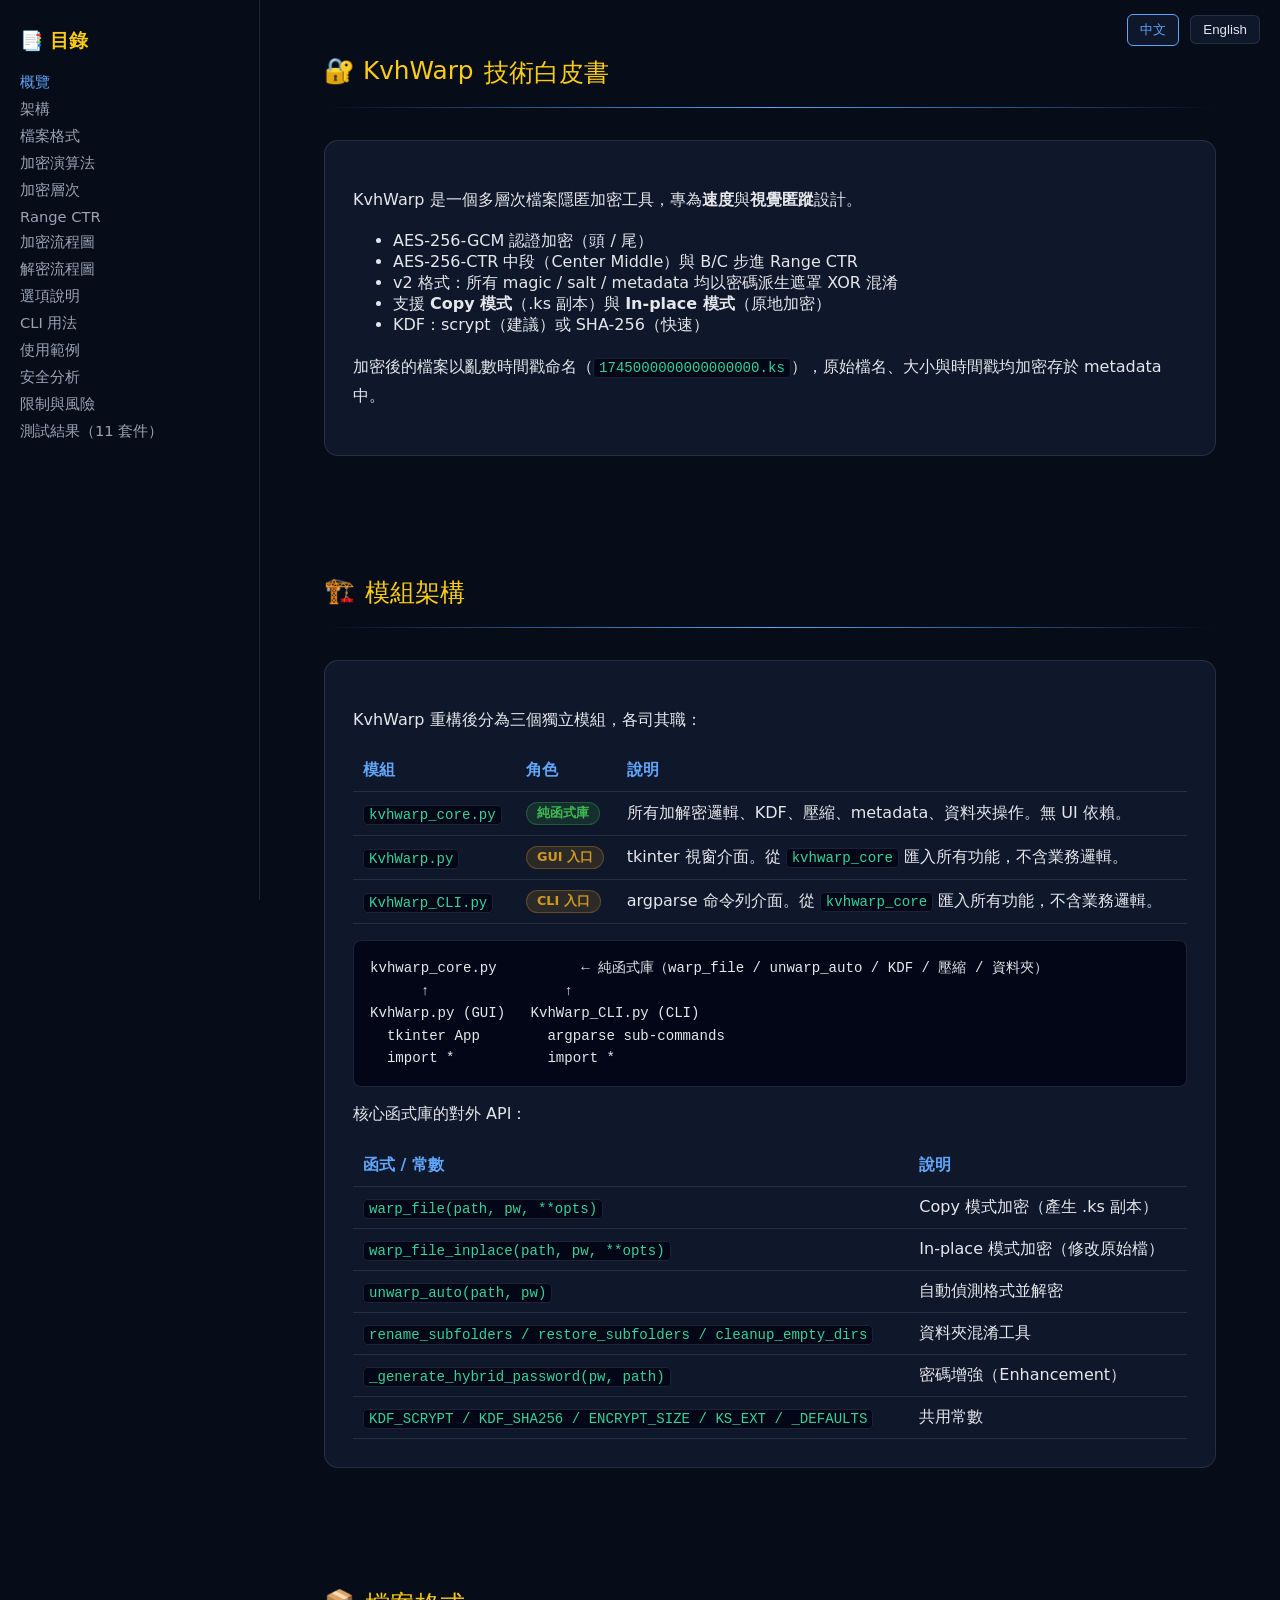
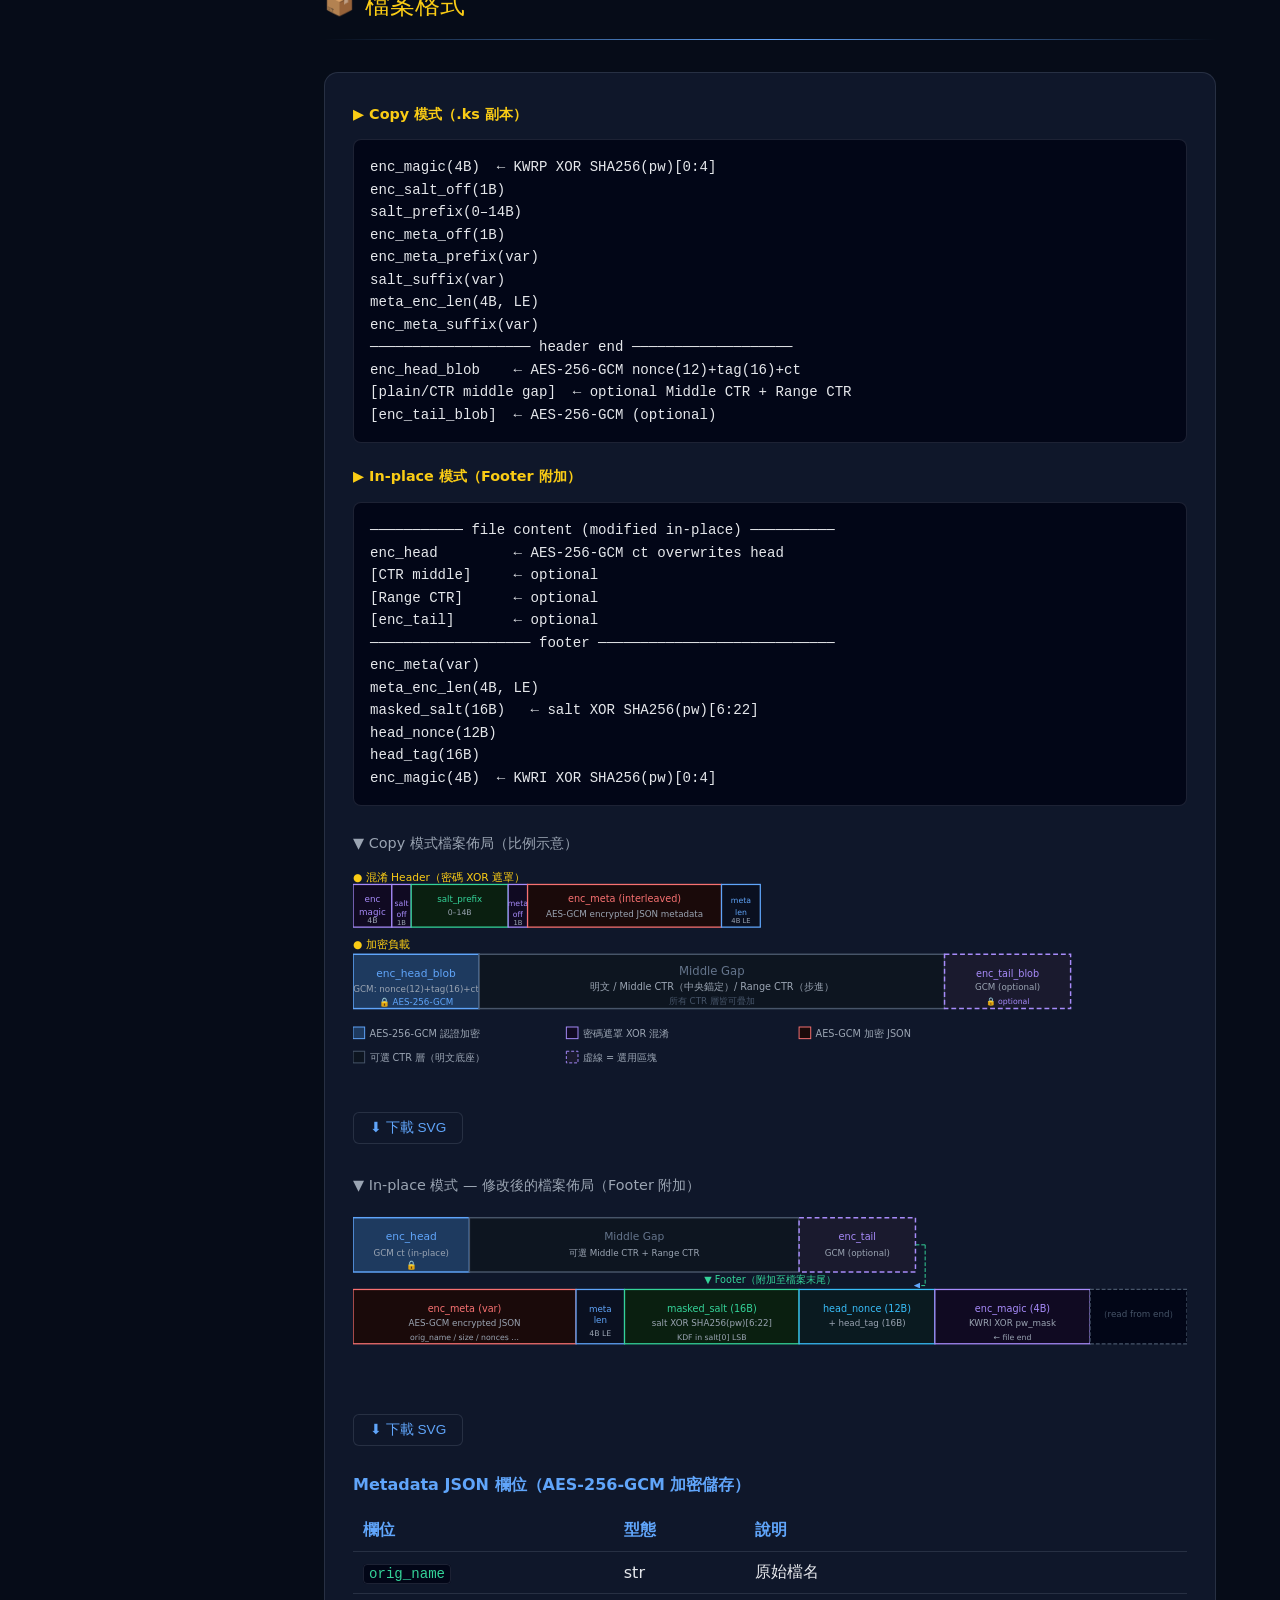
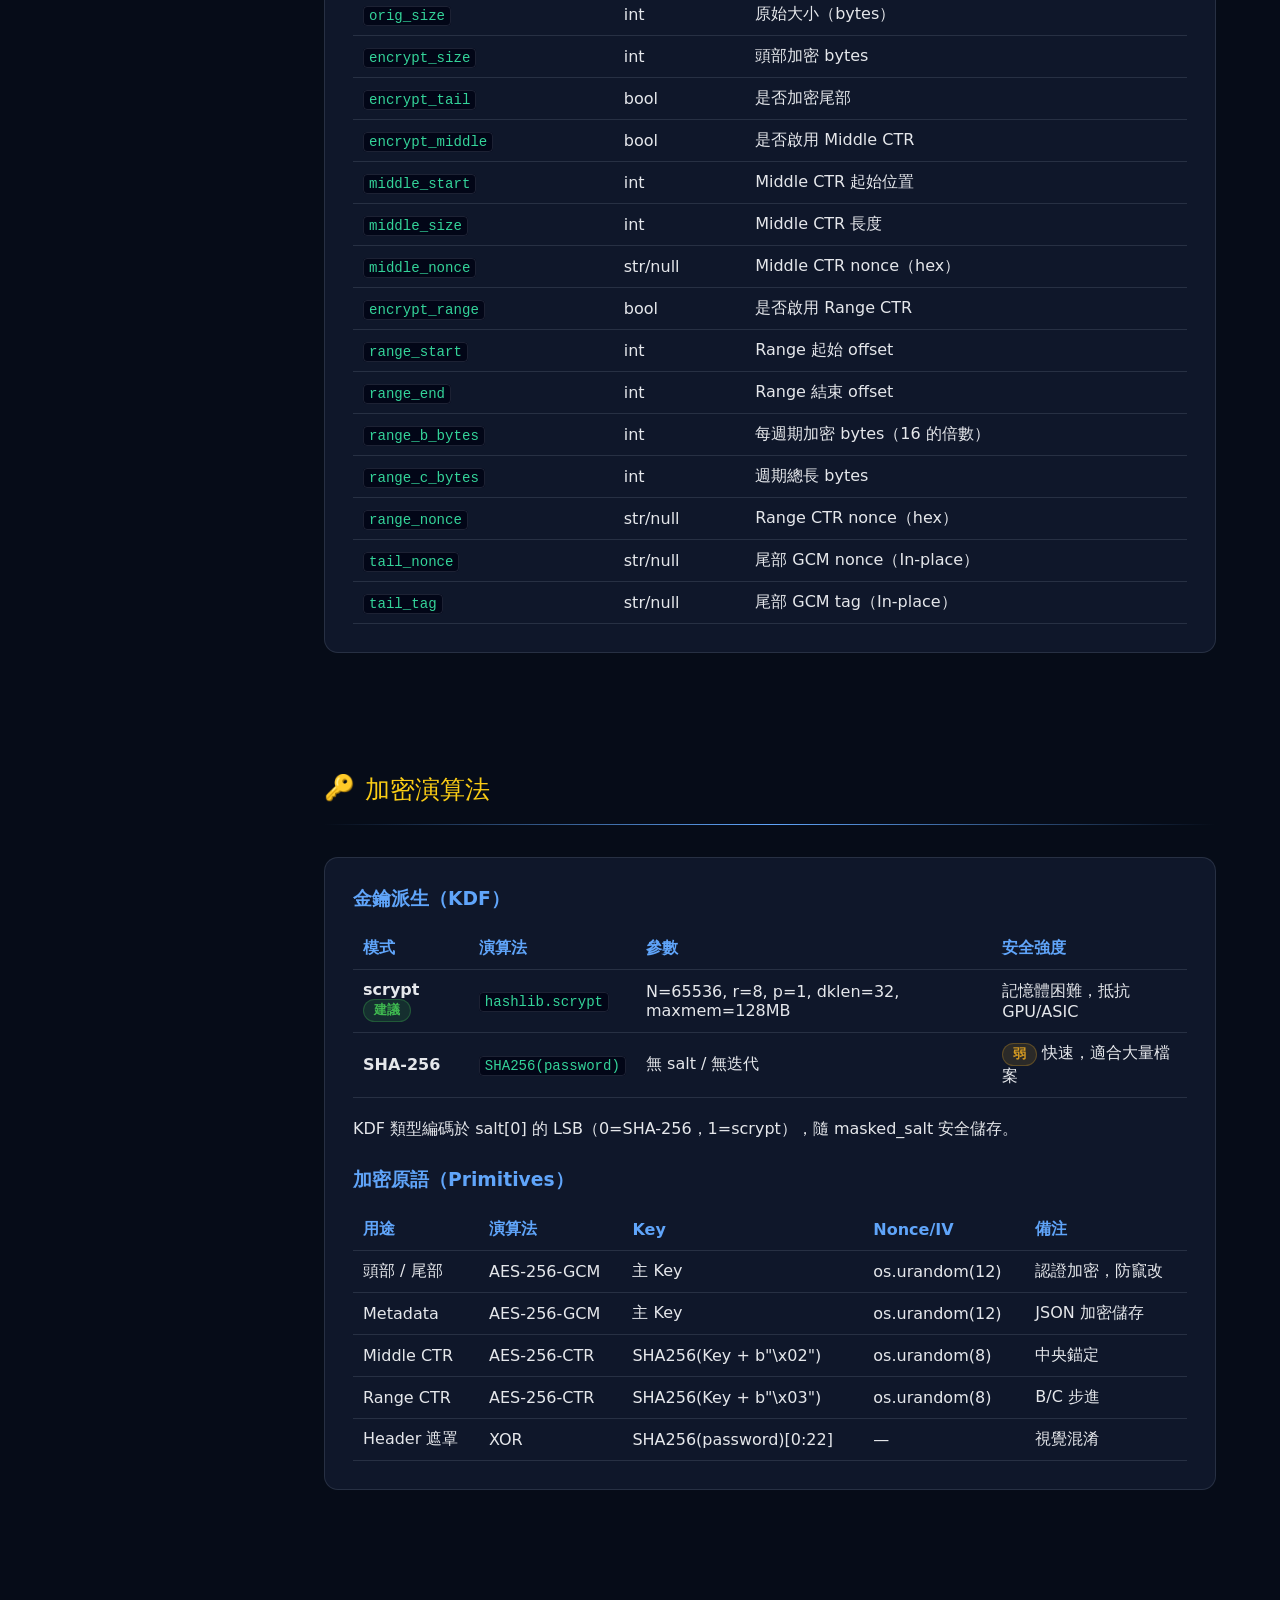
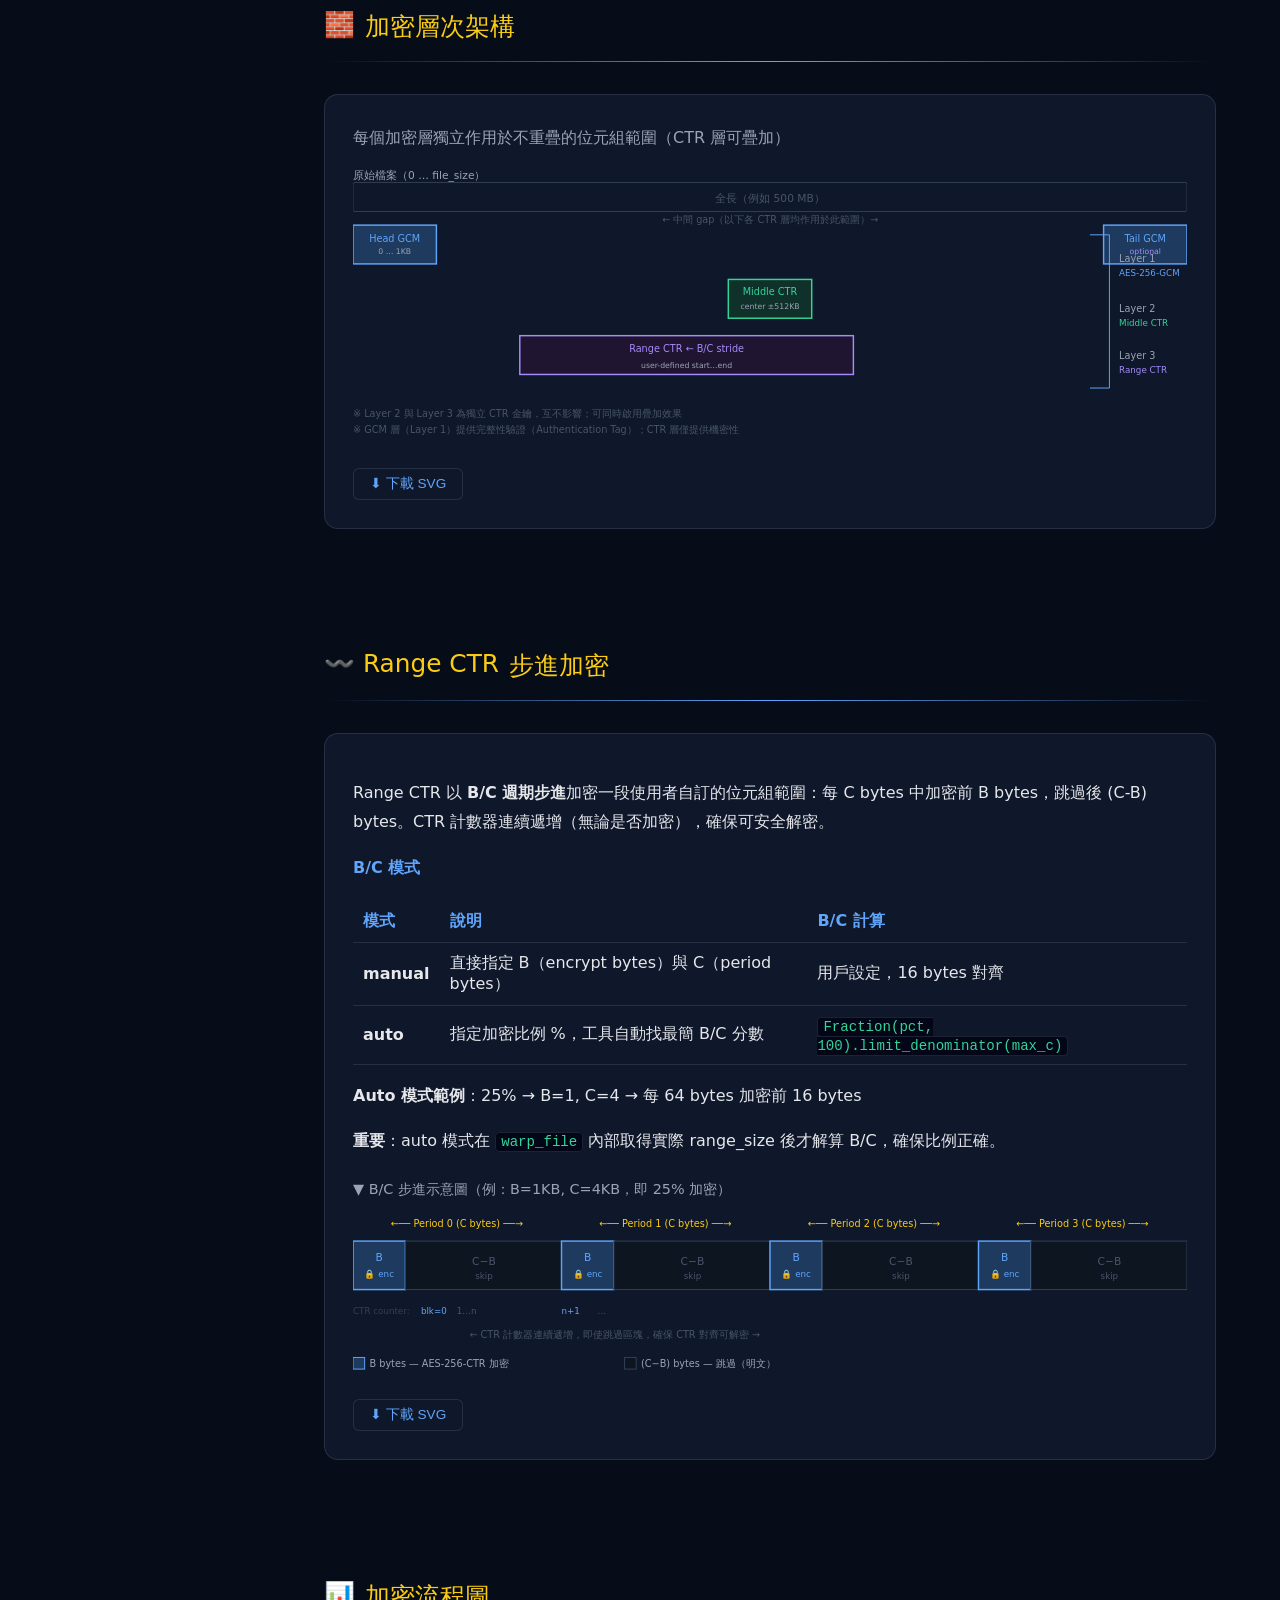
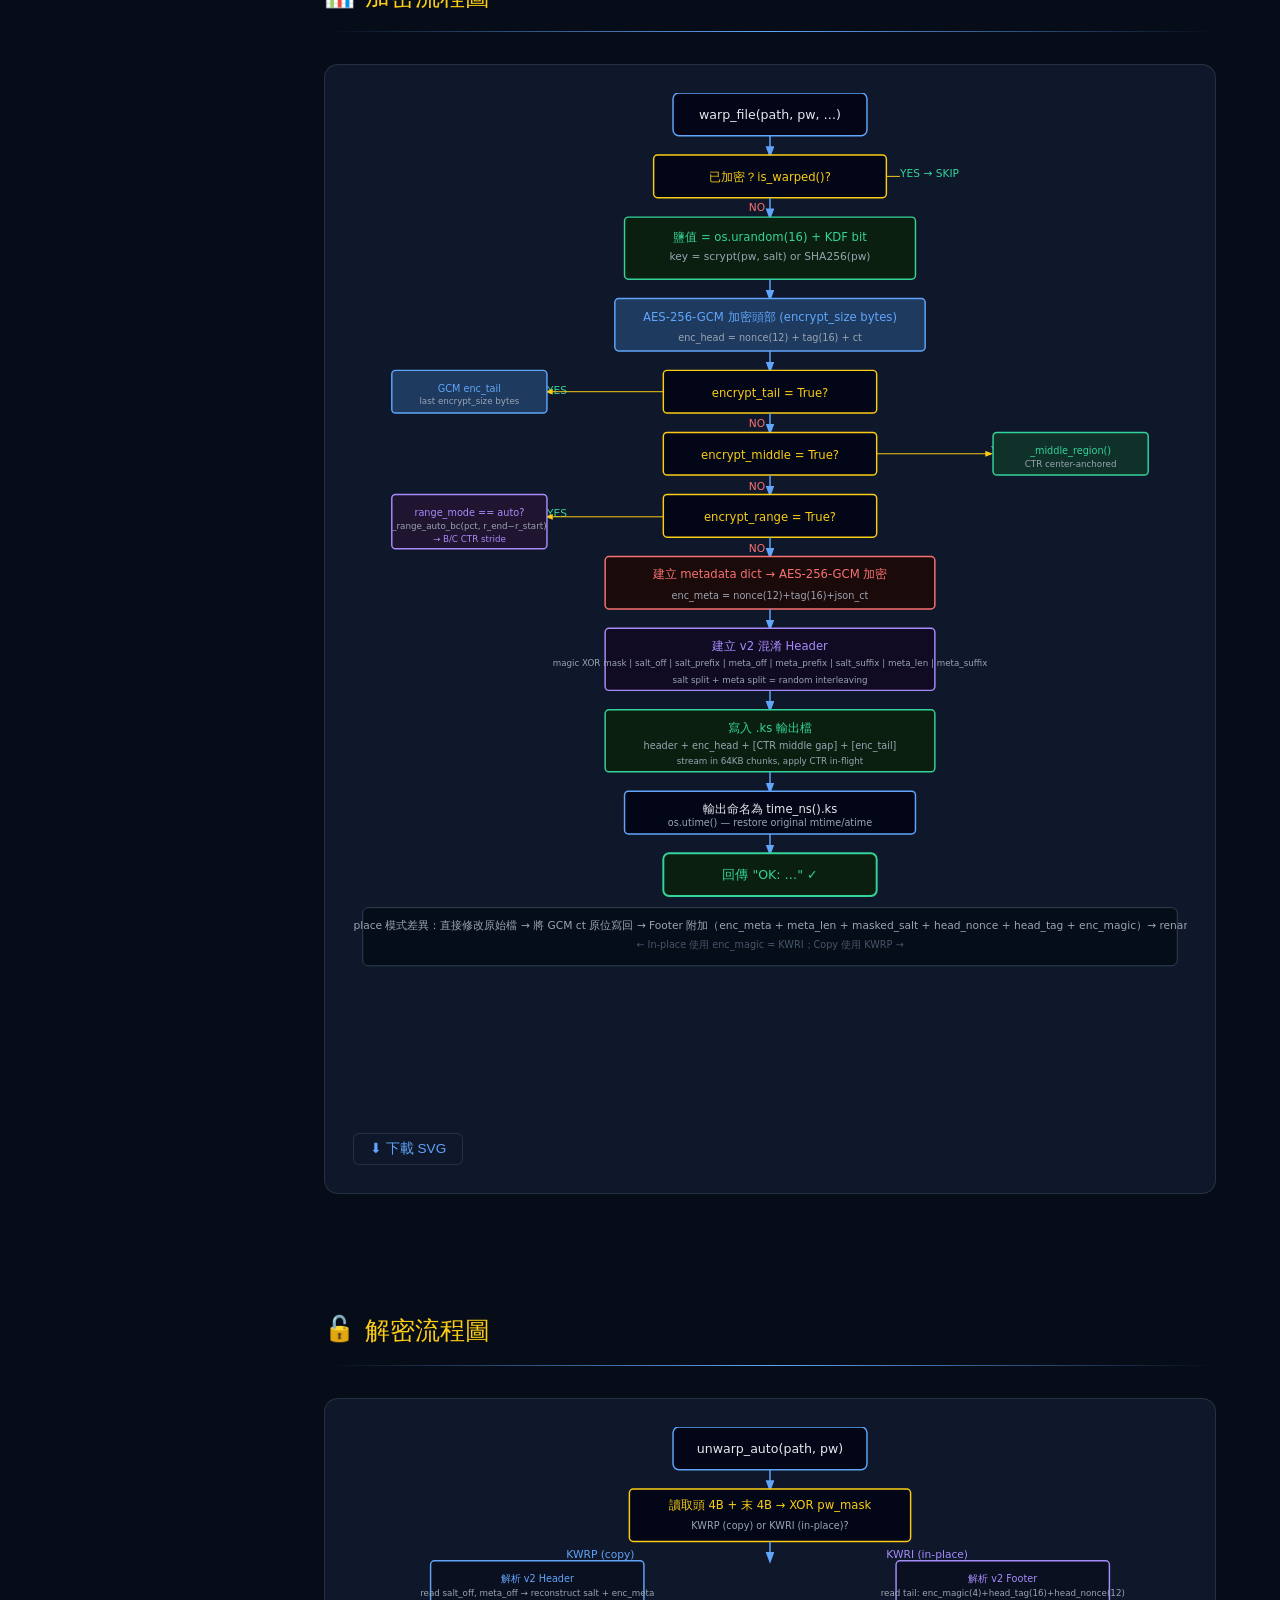
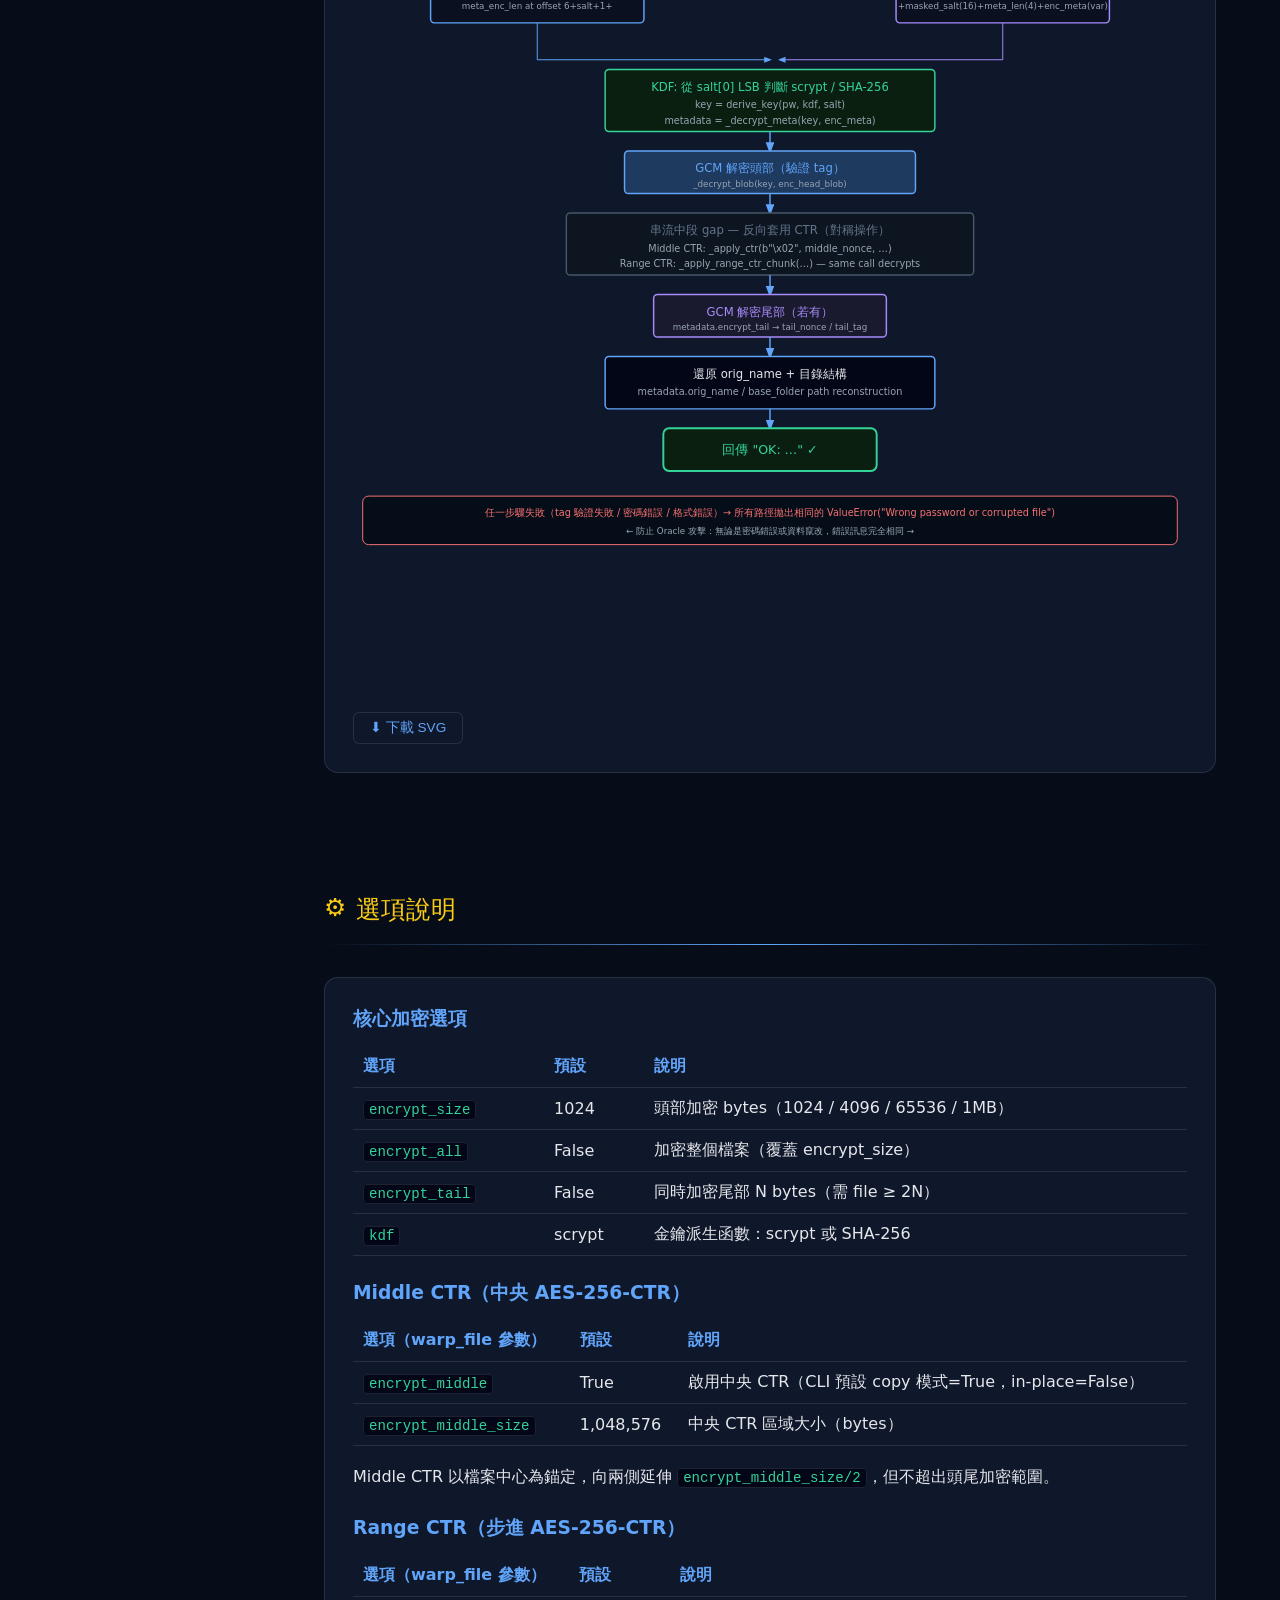
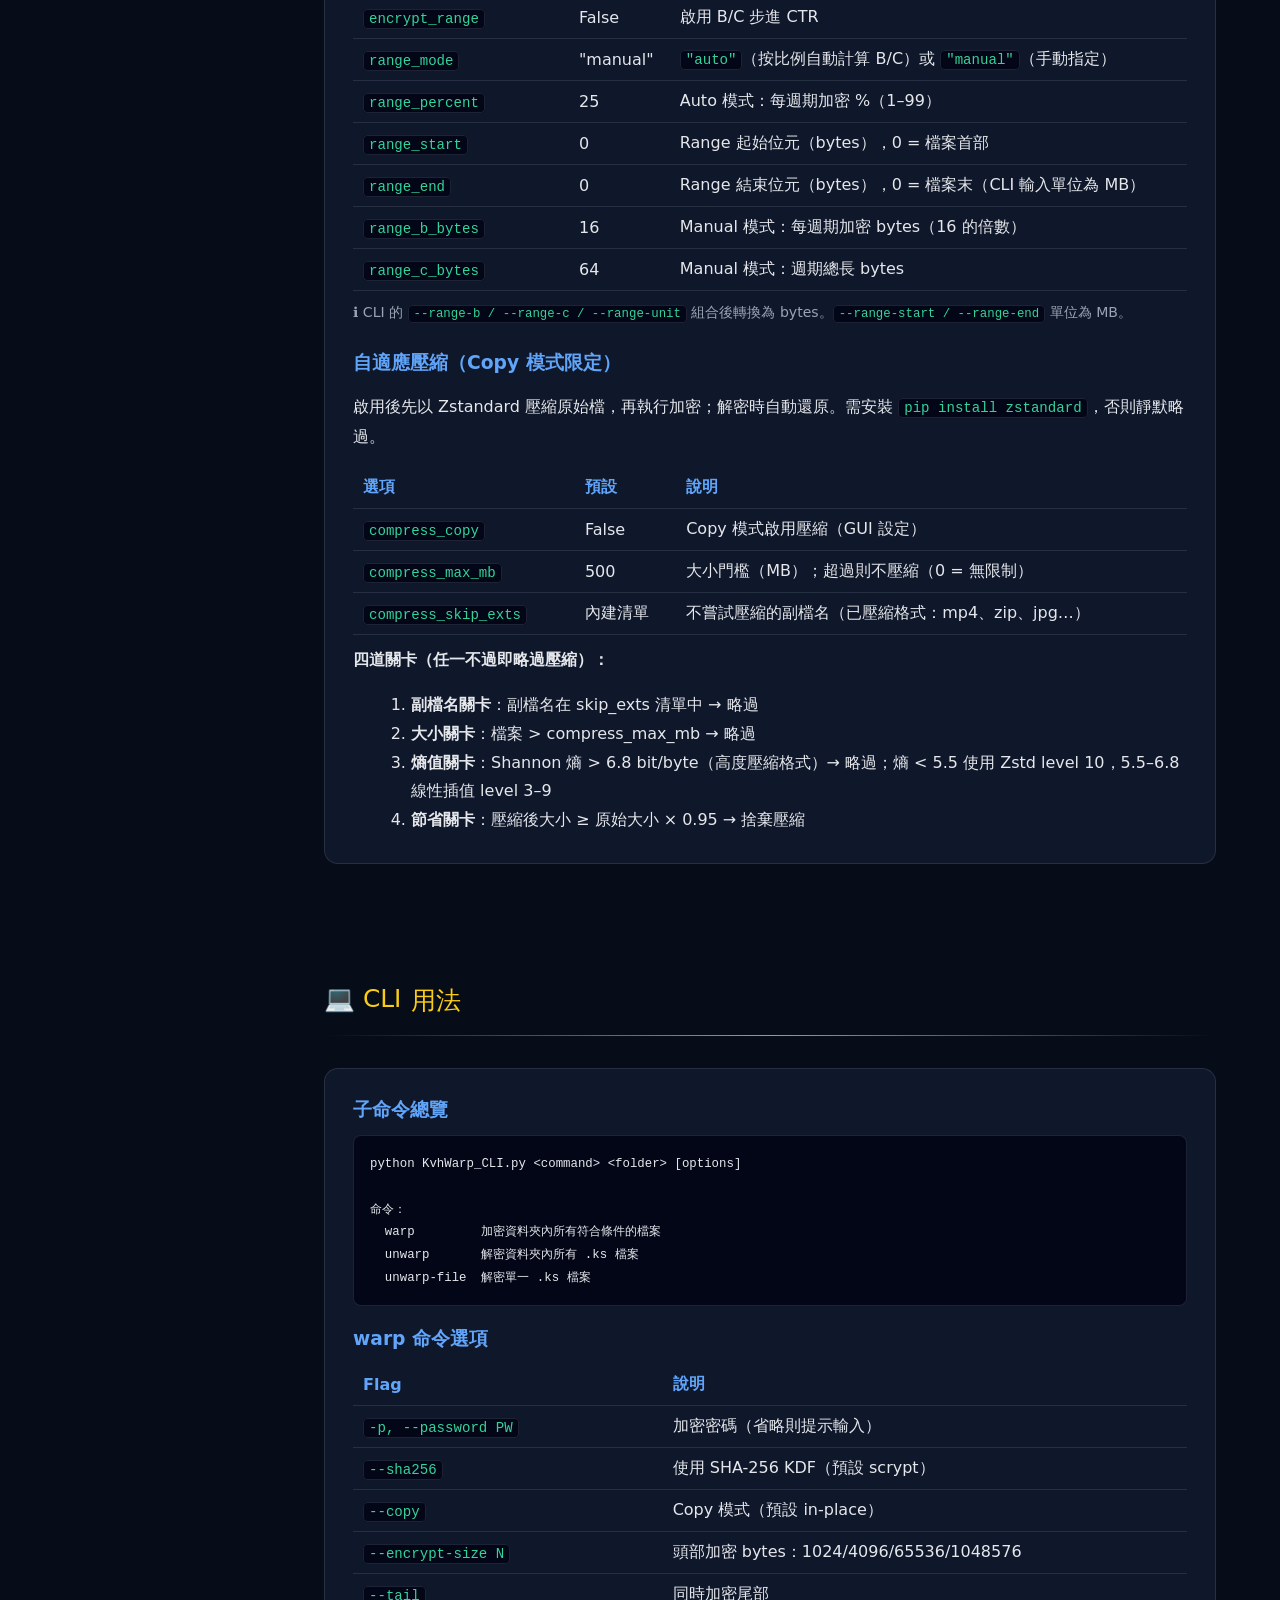
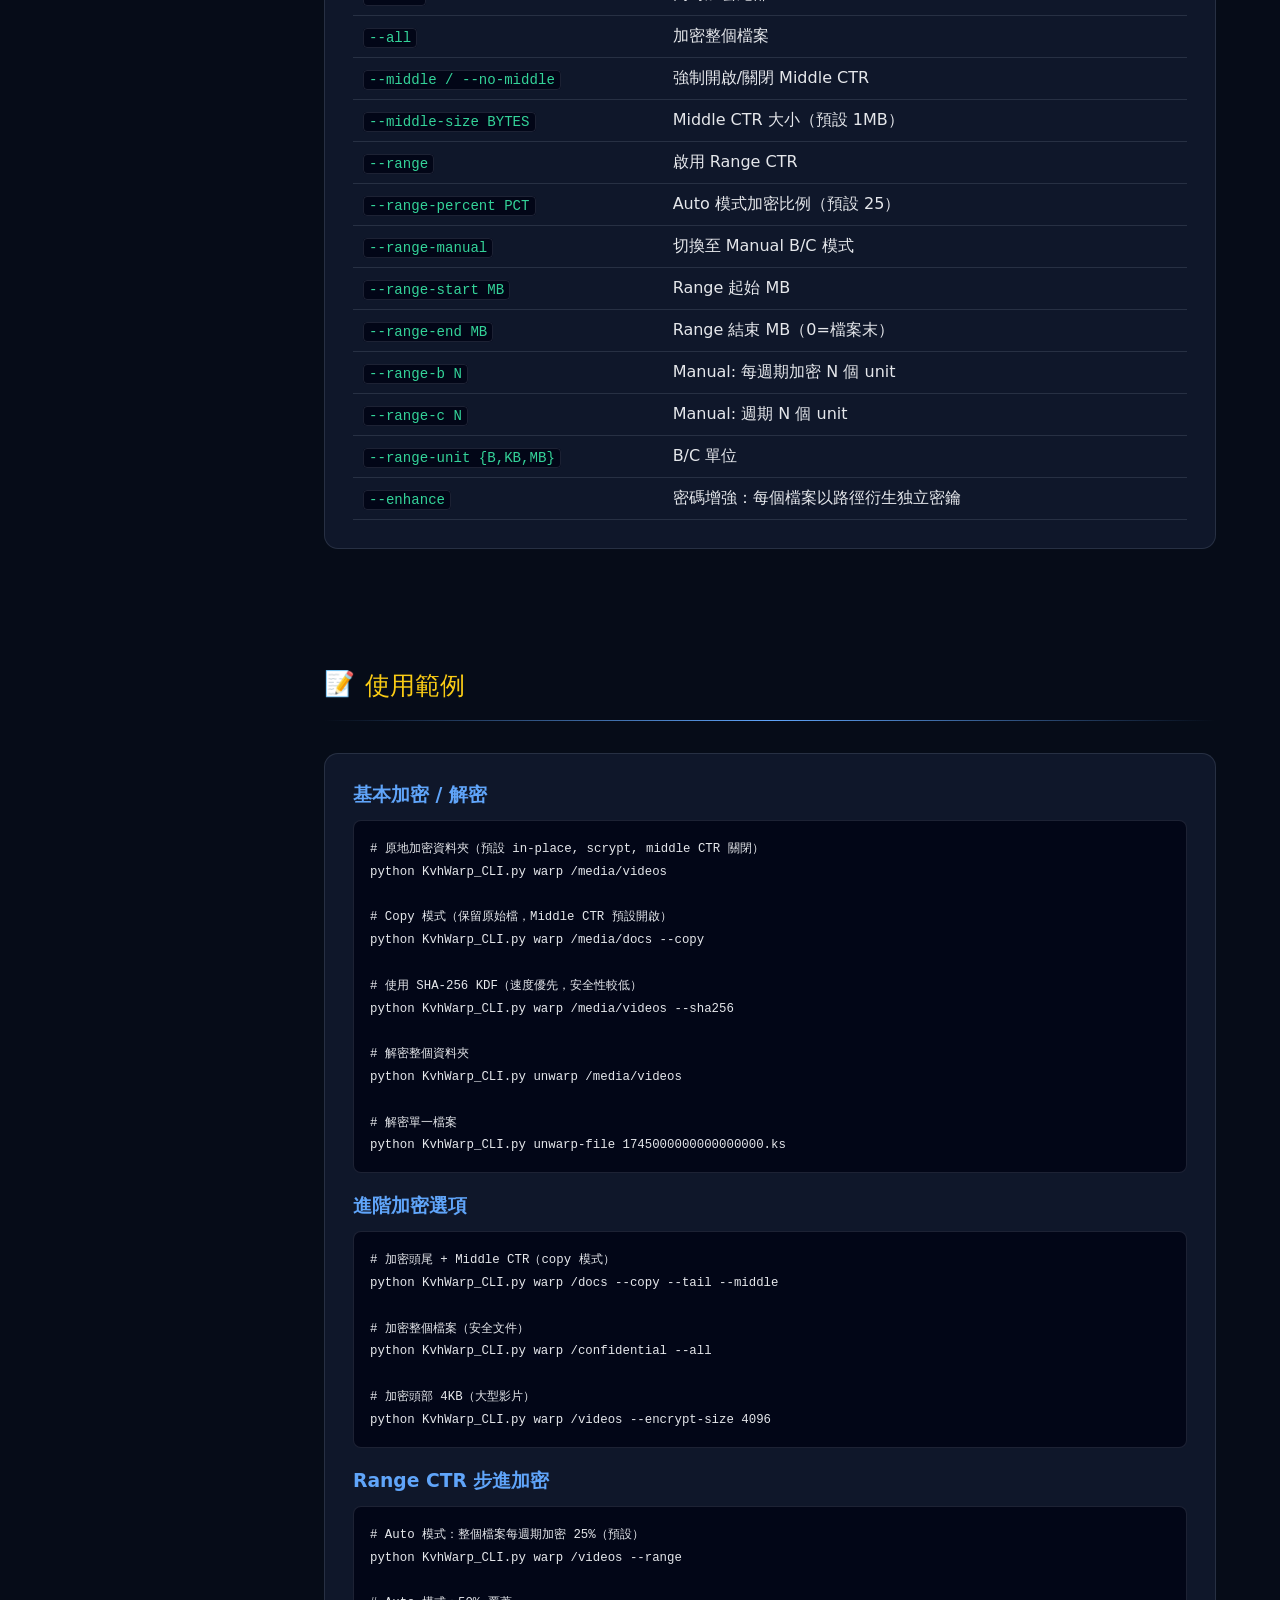
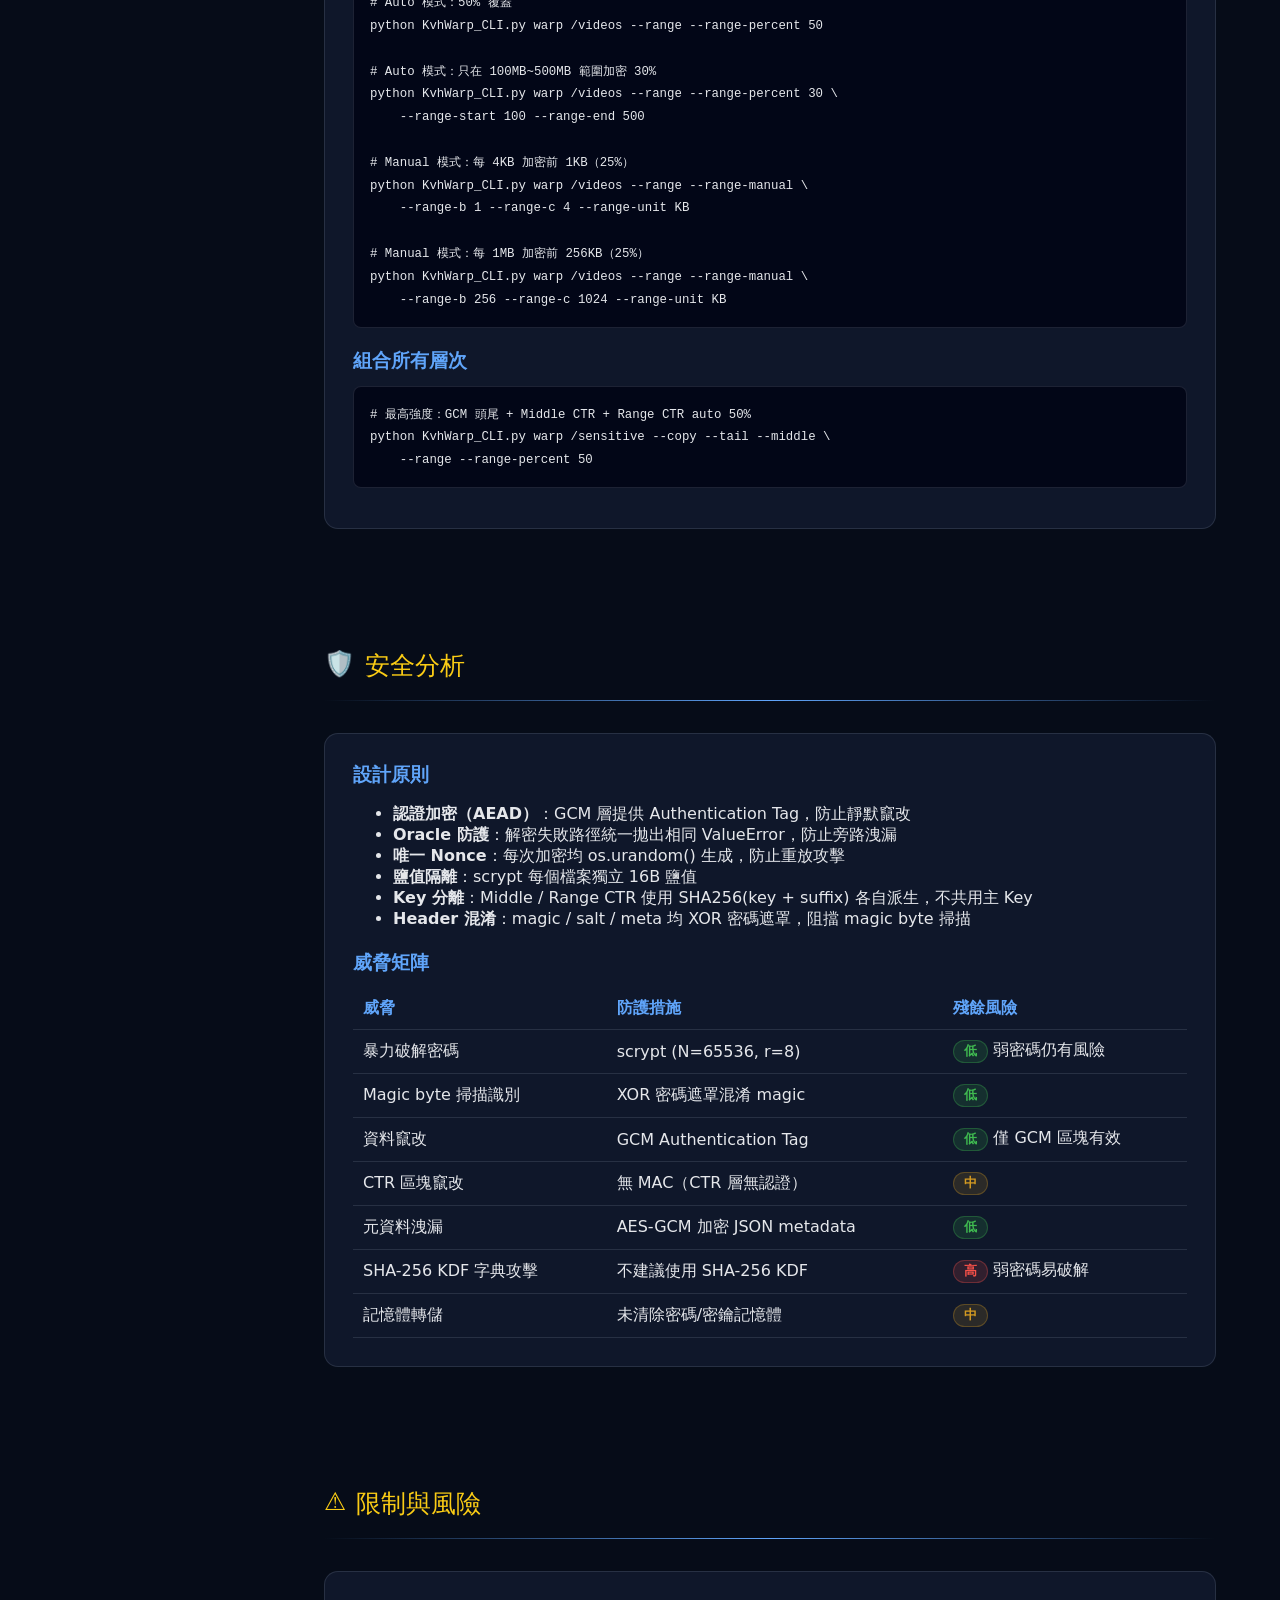
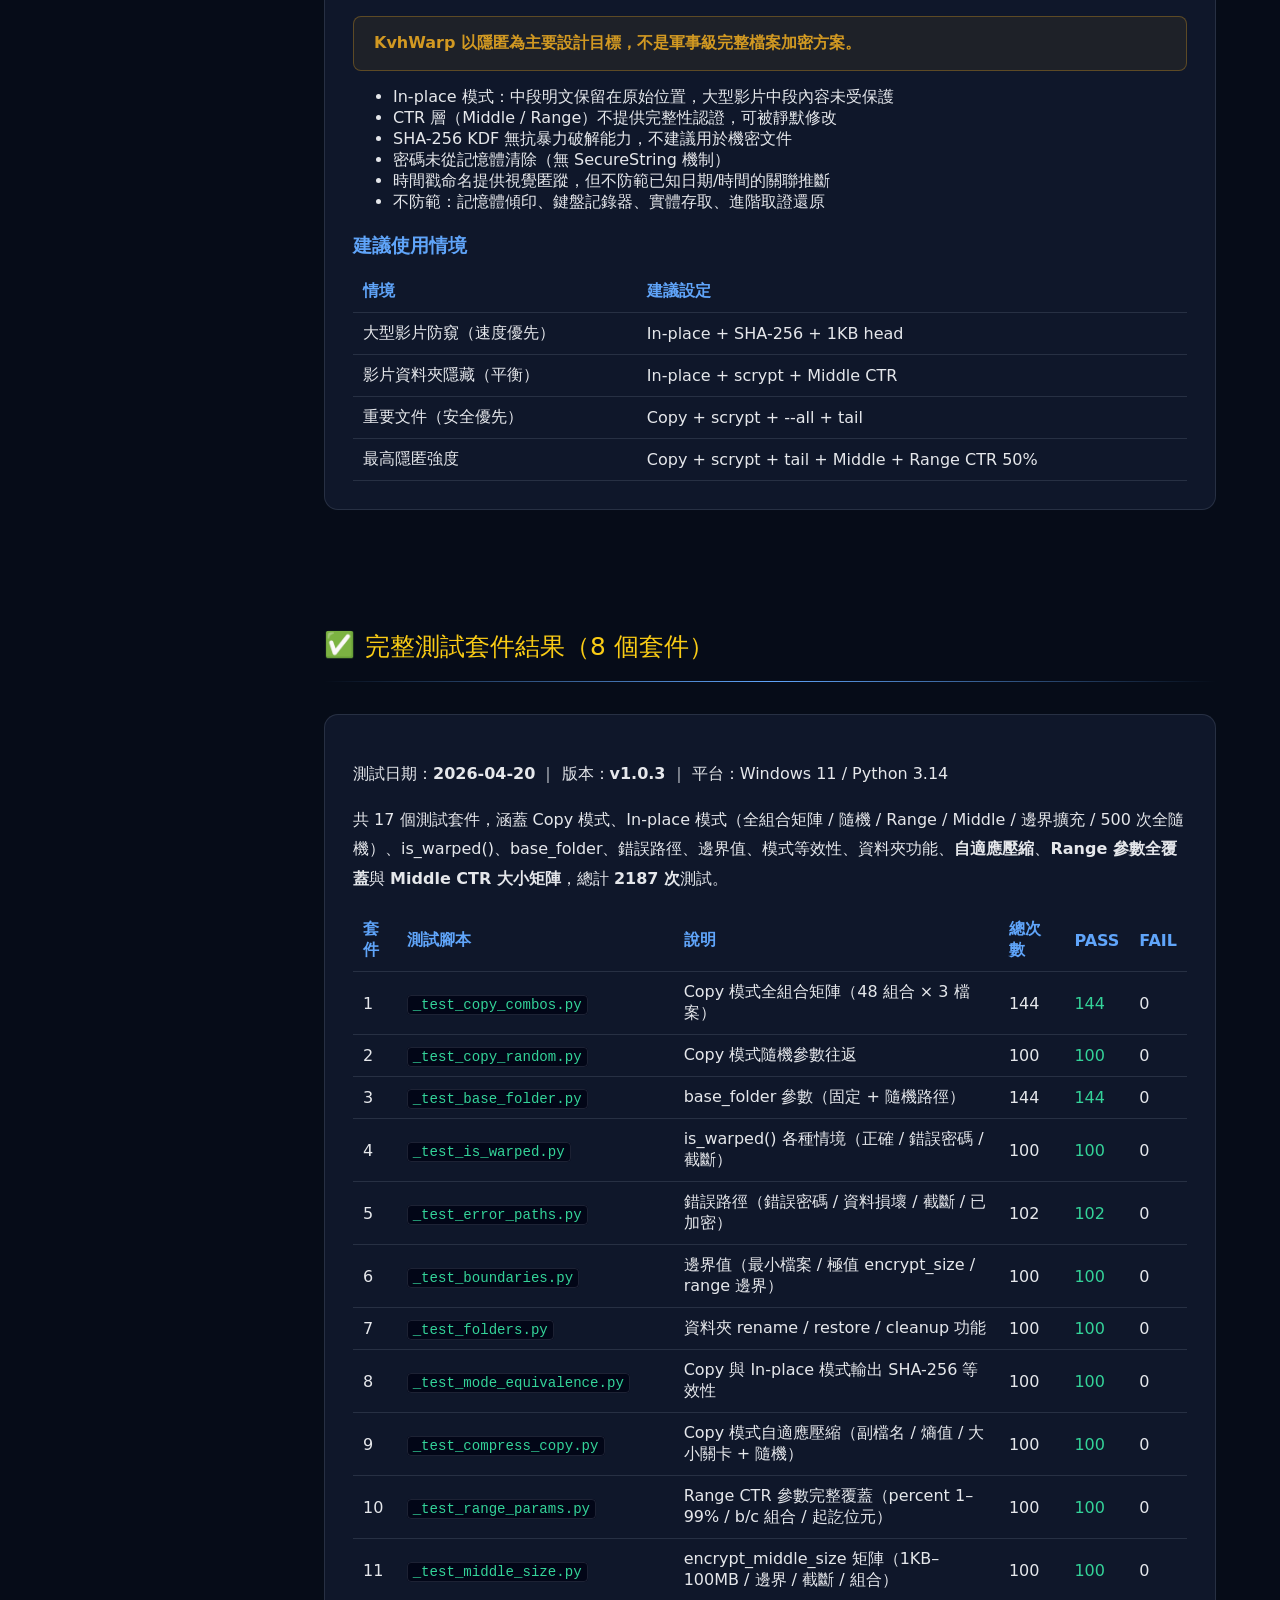
==== commit 3b2e4bae: "update index.html for test result and add testsuit" ====
--- a/ESLOCK_Recover/KvhWarp.html
+++ b/ESLOCK_Recover/KvhWarp.html
@@ -19,6 +19,7 @@
 <nav>
   <h3>📑 <span class="zhi">目錄</span><span class="eni">Contents</span></h3>
   <a href="#overview">      <span class="zhi">概覽</span>              <span class="eni">Overview</span></a>
+  <a href="#architecture"> <span class="zhi">架構</span>              <span class="eni">Architecture</span></a>
   <a href="#format">        <span class="zhi">檔案格式</span>          <span class="eni">File Format</span></a>
   <a href="#algorithms">    <span class="zhi">加密演算法</span>        <span class="eni">Algorithms</span></a>
   <a href="#layers">        <span class="zhi">加密層次</span>          <span class="eni">Encryption Layers</span></a>
@@ -30,7 +31,7 @@
   <a href="#examples">      <span class="zhi">使用範例</span>          <span class="eni">Examples</span></a>
   <a href="#security">      <span class="zhi">安全分析</span>          <span class="eni">Security</span></a>
   <a href="#limits">        <span class="zhi">限制與風險</span>        <span class="eni">Limitations</span></a>
-  <a href="#test-results"> <span class="zhi">測試結果（8 套件）</span>  <span class="eni">Test Results (8 Suites)</span></a>
+  <a href="#test-results"> <span class="zhi">測試結果（11 套件）</span>  <span class="eni">Test Results (11 Suites)</span></a>
 </nav>
 
 <main>
@@ -62,6 +63,97 @@
     </ul>
     <p>Encrypted files are renamed to random nanosecond timestamps (<code>1745000000000000000.ks</code>). Original filename, size and timestamps are stored encrypted inside the metadata.</p>
   </div>
+</div>
+</section>
+
+<!-- ===== Architecture ===== -->
+<section id="architecture">
+<div class="icon-title">🏗️ <span class="zhi">模組架構</span><span class="eni">Module Architecture</span></div>
+<div class="divider"></div>
+<div class="panel">
+
+  <div class="zh">
+    <p>KvhWarp 重構後分為三個獨立模組，各司其職：</p>
+    <table>
+      <thead><tr><th>模組</th><th>角色</th><th>說明</th></tr></thead>
+      <tbody>
+        <tr>
+          <td><code>kvhwarp_core.py</code></td>
+          <td><span class="badge badge-green">純函式庫</span></td>
+          <td>所有加解密邏輯、KDF、壓縮、metadata、資料夾操作。無 UI 依賴。</td>
+        </tr>
+        <tr>
+          <td><code>KvhWarp.py</code></td>
+          <td><span class="badge badge-yellow">GUI 入口</span></td>
+          <td>tkinter 視窗介面。從 <code>kvhwarp_core</code> 匯入所有功能，不含業務邏輯。</td>
+        </tr>
+        <tr>
+          <td><code>KvhWarp_CLI.py</code></td>
+          <td><span class="badge badge-yellow">CLI 入口</span></td>
+          <td>argparse 命令列介面。從 <code>kvhwarp_core</code> 匯入所有功能，不含業務邏輯。</td>
+        </tr>
+      </tbody>
+    </table>
+    <pre style="margin-top:16px">kvhwarp_core.py          ← 純函式庫（warp_file / unwarp_auto / KDF / 壓縮 / 資料夾）
+      ↑                ↑
+KvhWarp.py (GUI)   KvhWarp_CLI.py (CLI)
+  tkinter App        argparse sub-commands
+  import *           import *</pre>
+    <p style="margin-top:12px">核心函式庫的對外 API：</p>
+    <table>
+      <thead><tr><th>函式 / 常數</th><th>說明</th></tr></thead>
+      <tbody>
+        <tr><td><code>warp_file(path, pw, **opts)</code></td><td>Copy 模式加密（產生 .ks 副本）</td></tr>
+        <tr><td><code>warp_file_inplace(path, pw, **opts)</code></td><td>In-place 模式加密（修改原始檔）</td></tr>
+        <tr><td><code>unwarp_auto(path, pw)</code></td><td>自動偵測格式並解密</td></tr>
+        <tr><td><code>rename_subfolders / restore_subfolders / cleanup_empty_dirs</code></td><td>資料夾混淆工具</td></tr>
+        <tr><td><code>_generate_hybrid_password(pw, path)</code></td><td>密碼增強（Enhancement）</td></tr>
+        <tr><td><code>KDF_SCRYPT / KDF_SHA256 / ENCRYPT_SIZE / KS_EXT / _DEFAULTS</code></td><td>共用常數</td></tr>
+      </tbody>
+    </table>
+  </div>
+
+  <div class="en">
+    <p>After refactoring, KvhWarp is split into three independent modules:</p>
+    <table>
+      <thead><tr><th>Module</th><th>Role</th><th>Description</th></tr></thead>
+      <tbody>
+        <tr>
+          <td><code>kvhwarp_core.py</code></td>
+          <td><span class="badge badge-green">Pure library</span></td>
+          <td>All crypto, KDF, compression, metadata, folder operations. Zero UI dependencies.</td>
+        </tr>
+        <tr>
+          <td><code>KvhWarp.py</code></td>
+          <td><span class="badge badge-yellow">GUI entry point</span></td>
+          <td>tkinter window. Imports everything from <code>kvhwarp_core</code>. Contains no business logic.</td>
+        </tr>
+        <tr>
+          <td><code>KvhWarp_CLI.py</code></td>
+          <td><span class="badge badge-yellow">CLI entry point</span></td>
+          <td>argparse CLI. Imports everything from <code>kvhwarp_core</code>. Contains no business logic.</td>
+        </tr>
+      </tbody>
+    </table>
+    <pre style="margin-top:16px">kvhwarp_core.py          ← Pure library (warp_file / unwarp_auto / KDF / compress / folders)
+      ↑                ↑
+KvhWarp.py (GUI)   KvhWarp_CLI.py (CLI)
+  tkinter App        argparse sub-commands
+  import *           import *</pre>
+    <p style="margin-top:12px">Core library public API:</p>
+    <table>
+      <thead><tr><th>Function / Constant</th><th>Description</th></tr></thead>
+      <tbody>
+        <tr><td><code>warp_file(path, pw, **opts)</code></td><td>Copy mode encryption (produces .ks copy)</td></tr>
+        <tr><td><code>warp_file_inplace(path, pw, **opts)</code></td><td>In-place mode encryption (modifies original)</td></tr>
+        <tr><td><code>unwarp_auto(path, pw)</code></td><td>Auto-detect format and decrypt</td></tr>
+        <tr><td><code>rename_subfolders / restore_subfolders / cleanup_empty_dirs</code></td><td>Folder obfuscation helpers</td></tr>
+        <tr><td><code>_generate_hybrid_password(pw, path)</code></td><td>Password enhancement</td></tr>
+        <tr><td><code>KDF_SCRYPT / KDF_SHA256 / ENCRYPT_SIZE / KS_EXT / _DEFAULTS</code></td><td>Shared constants</td></tr>
+      </tbody>
+    </table>
+  </div>
+
 </div>
 </section>
 
@@ -883,29 +975,46 @@
 
     <h3 style="color:var(--blue);margin:24px 0 14px">Middle CTR（中央 AES-256-CTR）</h3>
     <table>
+      <thead><tr><th>選項（warp_file 參數）</th><th>預設</th><th>說明</th></tr></thead>
+      <tbody>
+        <tr><td><code>encrypt_middle</code></td><td>True</td><td>啟用中央 CTR（CLI 預設 copy 模式=True，in-place=False）</td></tr>
+        <tr><td><code>encrypt_middle_size</code></td><td>1,048,576</td><td>中央 CTR 區域大小（bytes）</td></tr>
+      </tbody>
+    </table>
+    <p>Middle CTR 以檔案中心為錨定，向兩側延伸 <code>encrypt_middle_size/2</code>，但不超出頭尾加密範圍。</p>
+
+    <h3 style="color:var(--blue);margin:24px 0 14px">Range CTR（步進 AES-256-CTR）</h3>
+    <table>
+      <thead><tr><th>選項（warp_file 參數）</th><th>預設</th><th>說明</th></tr></thead>
+      <tbody>
+        <tr><td><code>encrypt_range</code></td><td>False</td><td>啟用 B/C 步進 CTR</td></tr>
+        <tr><td><code>range_mode</code></td><td>"manual"</td><td><code>"auto"</code>（按比例自動計算 B/C）或 <code>"manual"</code>（手動指定）</td></tr>
+        <tr><td><code>range_percent</code></td><td>25</td><td>Auto 模式：每週期加密 %（1–99）</td></tr>
+        <tr><td><code>range_start</code></td><td>0</td><td>Range 起始位元（bytes），0 = 檔案首部</td></tr>
+        <tr><td><code>range_end</code></td><td>0</td><td>Range 結束位元（bytes），0 = 檔案末（CLI 輸入單位為 MB）</td></tr>
+        <tr><td><code>range_b_bytes</code></td><td>16</td><td>Manual 模式：每週期加密 bytes（16 的倍數）</td></tr>
+        <tr><td><code>range_c_bytes</code></td><td>64</td><td>Manual 模式：週期總長 bytes</td></tr>
+      </tbody>
+    </table>
+    <p style="margin-top:8px;color:var(--muted);font-size:.88rem">ℹ️ CLI 的 <code>--range-b / --range-c / --range-unit</code> 組合後轉換為 bytes。<code>--range-start / --range-end</code> 單位為 MB。</p>
+
+    <h3 style="color:var(--blue);margin:24px 0 14px">自適應壓縮（Copy 模式限定）</h3>
+    <p>啟用後先以 Zstandard 壓縮原始檔，再執行加密；解密時自動還原。需安裝 <code>pip install zstandard</code>，否則靜默略過。</p>
+    <table>
       <thead><tr><th>選項</th><th>預設</th><th>說明</th></tr></thead>
       <tbody>
-        <tr><td><code>encrypt_middle_copy</code></td><td>True</td><td>Copy 模式預設開啟</td></tr>
-        <tr><td><code>encrypt_middle_inplace</code></td><td>False</td><td>In-place 模式預設關閉</td></tr>
-        <tr><td><code>encrypt_middle_size</code></td><td>1,048,576</td><td>中央 CTR 區域大小（bytes）</td></tr>
-      </tbody>
-    </table>
-    <p>Middle CTR 以檔案中心為錨定，向兩側延伸 <code>encrypt_middle_size/2</code>，但不超出頭尾加密範圍。</p>
-
-    <h3 style="color:var(--blue);margin:24px 0 14px">Range CTR（步進 AES-256-CTR）</h3>
-    <table>
-      <thead><tr><th>選項</th><th>預設</th><th>說明</th></tr></thead>
-      <tbody>
-        <tr><td><code>encrypt_range</code></td><td>False</td><td>啟用 B/C 步進 CTR</td></tr>
-        <tr><td><code>range_mode</code></td><td>auto</td><td><code>auto</code>（按比例）或 <code>manual</code>（手動 B/C）</td></tr>
-        <tr><td><code>range_percent</code></td><td>25</td><td>Auto 模式：每週期加密 %</td></tr>
-        <tr><td><code>range_start_mb</code></td><td>0.0</td><td>Range 起始（MB）</td></tr>
-        <tr><td><code>range_end_mb</code></td><td>0.0</td><td>Range 結束（MB），0 = 至檔案末</td></tr>
-        <tr><td><code>range_b</code></td><td>1</td><td>Manual 模式：每週期加密 N 個 unit</td></tr>
-        <tr><td><code>range_c</code></td><td>4</td><td>Manual 模式：週期 N 個 unit</td></tr>
-        <tr><td><code>range_unit</code></td><td>KB</td><td>B / KB / MB</td></tr>
-      </tbody>
-    </table>
+        <tr><td><code>compress_copy</code></td><td>False</td><td>Copy 模式啟用壓縮（GUI 設定）</td></tr>
+        <tr><td><code>compress_max_mb</code></td><td>500</td><td>大小門檻（MB）；超過則不壓縮（0 = 無限制）</td></tr>
+        <tr><td><code>compress_skip_exts</code></td><td>內建清單</td><td>不嘗試壓縮的副檔名（已壓縮格式：mp4、zip、jpg…）</td></tr>
+      </tbody>
+    </table>
+    <p style="margin-top:10px"><strong>四道關卡（任一不過即略過壓縮）：</strong></p>
+    <ol style="margin:6px 0 0 18px;line-height:1.8">
+      <li><strong>副檔名關卡</strong>：副檔名在 skip_exts 清單中 → 略過</li>
+      <li><strong>大小關卡</strong>：檔案 &gt; compress_max_mb → 略過</li>
+      <li><strong>熵值關卡</strong>：Shannon 熵 &gt; 6.8 bit/byte（高度壓縮格式）→ 略過；熵 &lt; 5.5 使用 Zstd level 10，5.5–6.8 線性插值 level 3–9</li>
+      <li><strong>節省關卡</strong>：壓縮後大小 ≥ 原始大小 × 0.95 → 捨棄壓縮</li>
+    </ol>
   </div>
 
   <div class="en">
@@ -922,29 +1031,46 @@
 
     <h3 style="color:var(--blue);margin:24px 0 14px">Middle CTR (Center-Anchored AES-256-CTR)</h3>
     <table>
+      <thead><tr><th>Option (<code>warp_file</code> param)</th><th>Default</th><th>Description</th></tr></thead>
+      <tbody>
+        <tr><td><code>encrypt_middle</code></td><td>True</td><td>Enable center CTR (CLI default: True for copy mode, False for in-place)</td></tr>
+        <tr><td><code>encrypt_middle_size</code></td><td>1,048,576</td><td>Center CTR region size (bytes)</td></tr>
+      </tbody>
+    </table>
+    <p>Middle CTR anchors at the file center and extends <code>encrypt_middle_size/2</code> in both directions, clamped to the head/tail gap.</p>
+
+    <h3 style="color:var(--blue);margin:24px 0 14px">Range CTR (B/C-Stride AES-256-CTR)</h3>
+    <table>
+      <thead><tr><th>Option (<code>warp_file</code> param)</th><th>Default</th><th>Description</th></tr></thead>
+      <tbody>
+        <tr><td><code>encrypt_range</code></td><td>False</td><td>Enable B/C stride CTR</td></tr>
+        <tr><td><code>range_mode</code></td><td>"manual"</td><td><code>"auto"</code> (compute B/C from percent) or <code>"manual"</code> (explicit bytes)</td></tr>
+        <tr><td><code>range_percent</code></td><td>25</td><td>Auto mode: encrypt % per period (1–99)</td></tr>
+        <tr><td><code>range_start</code></td><td>0</td><td>Range start offset (bytes), 0 = file head</td></tr>
+        <tr><td><code>range_end</code></td><td>0</td><td>Range end offset (bytes), 0 = file end (CLI input unit: MB)</td></tr>
+        <tr><td><code>range_b_bytes</code></td><td>16</td><td>Manual mode: encrypted bytes per period (multiple of 16)</td></tr>
+        <tr><td><code>range_c_bytes</code></td><td>64</td><td>Manual mode: total period length (bytes)</td></tr>
+      </tbody>
+    </table>
+    <p style="margin-top:8px;color:var(--muted);font-size:.88rem">ℹ️ CLI flags <code>--range-b / --range-c / --range-unit</code> are multiplied to produce bytes. <code>--range-start / --range-end</code> inputs are in MB.</p>
+
+    <h3 style="color:var(--blue);margin:24px 0 14px">Adaptive Compression (Copy Mode Only)</h3>
+    <p>When enabled, the source file is compressed with Zstandard before encryption; decompression is applied automatically on unwarp. Requires <code>pip install zstandard</code> — silently skipped if unavailable.</p>
+    <table>
       <thead><tr><th>Option</th><th>Default</th><th>Description</th></tr></thead>
       <tbody>
-        <tr><td><code>encrypt_middle_copy</code></td><td>True</td><td>Enabled by default in copy mode</td></tr>
-        <tr><td><code>encrypt_middle_inplace</code></td><td>False</td><td>Disabled by default in in-place mode</td></tr>
-        <tr><td><code>encrypt_middle_size</code></td><td>1,048,576</td><td>Center CTR region size (bytes)</td></tr>
-      </tbody>
-    </table>
-    <p>Middle CTR anchors at the file center and extends <code>encrypt_middle_size/2</code> in both directions, clamped to the head/tail gap.</p>
-
-    <h3 style="color:var(--blue);margin:24px 0 14px">Range CTR (B/C-Stride AES-256-CTR)</h3>
-    <table>
-      <thead><tr><th>Option</th><th>Default</th><th>Description</th></tr></thead>
-      <tbody>
-        <tr><td><code>encrypt_range</code></td><td>False</td><td>Enable B/C stride CTR</td></tr>
-        <tr><td><code>range_mode</code></td><td>auto</td><td><code>auto</code> (by percent) or <code>manual</code> (explicit B/C)</td></tr>
-        <tr><td><code>range_percent</code></td><td>25</td><td>Auto mode: encrypt % per period</td></tr>
-        <tr><td><code>range_start_mb</code></td><td>0.0</td><td>Range start (MB)</td></tr>
-        <tr><td><code>range_end_mb</code></td><td>0.0</td><td>Range end (MB), 0 = file end</td></tr>
-        <tr><td><code>range_b</code></td><td>1</td><td>Manual mode: encrypt N units per period</td></tr>
-        <tr><td><code>range_c</code></td><td>4</td><td>Manual mode: period N units</td></tr>
-        <tr><td><code>range_unit</code></td><td>KB</td><td>B / KB / MB</td></tr>
-      </tbody>
-    </table>
+        <tr><td><code>compress_copy</code></td><td>False</td><td>Enable compression in copy mode (GUI setting)</td></tr>
+        <tr><td><code>compress_max_mb</code></td><td>500</td><td>Skip compression if file exceeds this MB (0 = unlimited)</td></tr>
+        <tr><td><code>compress_skip_exts</code></td><td>built-in list</td><td>Extensions exempt from compression (already-compressed formats: mp4, zip, jpg…)</td></tr>
+      </tbody>
+    </table>
+    <p style="margin-top:10px"><strong>Four ordered gates (any failure silently skips compression):</strong></p>
+    <ol style="margin:6px 0 0 18px;line-height:1.8">
+      <li><strong>Extension gate</strong>: suffix in skip_exts list → skip</li>
+      <li><strong>Size gate</strong>: file &gt; compress_max_mb → skip</li>
+      <li><strong>Entropy gate</strong>: Shannon entropy &gt; 6.8 bit/byte (already dense) → skip; entropy &lt; 5.5 uses Zstd level 10, 5.5–6.8 interpolated levels 3–9</li>
+      <li><strong>Savings guard</strong>: compressed size ≥ original × 0.95 → discard</li>
+    </ol>
   </div>
 
 </div>
@@ -985,6 +1111,7 @@
         <tr><td><code>--range-b N</code></td><td>Manual: 每週期加密 N 個 unit</td></tr>
         <tr><td><code>--range-c N</code></td><td>Manual: 週期 N 個 unit</td></tr>
         <tr><td><code>--range-unit {B,KB,MB}</code></td><td>B/C 單位</td></tr>
+        <tr><td><code>--enhance</code></td><td>密碼增強：每個檔案以路徑衍生独立密鑰</td></tr>
       </tbody>
     </table>
   </div>
@@ -1018,6 +1145,7 @@
         <tr><td><code>--range-b N</code></td><td>Manual: encrypt N units per period</td></tr>
         <tr><td><code>--range-c N</code></td><td>Manual: period is N units</td></tr>
         <tr><td><code>--range-unit {B,KB,MB}</code></td><td>Unit for B/C values</td></tr>
+        <tr><td><code>--enhance</code></td><td>Password enhancement: derive per-file key from path + password</td></tr>
       </tbody>
     </table>
   </div>
@@ -1255,7 +1383,7 @@
 <div class="panel">
   <div class="zh">
     <p>測試日期：<strong>2026-04-20</strong>&nbsp;｜&nbsp;版本：<strong>v1.0.3</strong>&nbsp;｜&nbsp;平台：Windows 11 / Python 3.14</p>
-    <p>共 8 個測試套件，涵蓋 Copy 模式、In-place 模式、is_warped()、base_folder、錯誤路徑、邊界值、模式等效性與資料夾功能，總計 <strong>890 次</strong>測試。</p>
+    <p>共 17 個測試套件，涵蓋 Copy 模式、In-place 模式（全組合矩陣 / 隨機 / Range / Middle / 邊界擴充 / 500 次全隨機）、is_warped()、base_folder、錯誤路徑、邊界值、模式等效性、資料夾功能、<strong>自適應壓縮</strong>、<strong>Range 參數全覆蓋</strong>與 <strong>Middle CTR 大小矩陣</strong>，總計 <strong>2187 次</strong>測試。</p>
     <table>
       <thead><tr><th>套件</th><th>測試腳本</th><th>說明</th><th>總次數</th><th>PASS</th><th>FAIL</th></tr></thead>
       <tbody>
@@ -1267,14 +1395,23 @@
         <tr><td>6</td><td><code>_test_boundaries.py</code></td><td>邊界值（最小檔案 / 極值 encrypt_size / range 邊界）</td><td>100</td><td style="color:var(--green)">100</td><td>0</td></tr>
         <tr><td>7</td><td><code>_test_folders.py</code></td><td>資料夾 rename / restore / cleanup 功能</td><td>100</td><td style="color:var(--green)">100</td><td>0</td></tr>
         <tr><td>8</td><td><code>_test_mode_equivalence.py</code></td><td>Copy 與 In-place 模式輸出 SHA-256 等效性</td><td>100</td><td style="color:var(--green)">100</td><td>0</td></tr>
-        <tr style="font-weight:700;border-top:2px solid var(--border)"><td colspan="3">合計</td><td>890</td><td style="color:var(--green)">890</td><td>0</td></tr>
-      </tbody>
-    </table>
-    <div class="note-box" style="margin-top:14px">全部 890 次測試<strong>零失敗</strong>。測試涵蓋：固定組合矩陣、完全隨機參數、邊界值、錯誤注入、模式等效性與資料夾操作。</div>
+        <tr><td>9</td><td><code>_test_compress_copy.py</code></td><td>Copy 模式自適應壓縮（副檔名 / 熵值 / 大小關卡 + 隨機）</td><td>100</td><td style="color:var(--green)">100</td><td>0</td></tr>
+        <tr><td>10</td><td><code>_test_range_params.py</code></td><td>Range CTR 參數完整覆蓋（percent 1–99% / b/c 組合 / 起訖位元）</td><td>100</td><td style="color:var(--green)">100</td><td>0</td></tr>
+        <tr><td>11</td><td><code>_test_middle_size.py</code></td><td>encrypt_middle_size 矩陣（1KB–100MB / 邊界 / 截斷 / 組合）</td><td>100</td><td style="color:var(--green)">100</td><td>0</td></tr>
+        <tr><td>12</td><td><code>_test_inplace_combos.py</code></td><td>In-place 全組合矩陣（48 組合 × 3 檔案，含 timing top-10）</td><td>144</td><td style="color:var(--green)">144</td><td>0</td></tr>
+        <tr><td>13</td><td><code>_test_inplace_random.py</code></td><td>In-place 隨機往返（100 次，含大 middle_size 池）</td><td>100</td><td style="color:var(--green)">100</td><td>0</td></tr>
+        <tr><td>14</td><td><code>_test_inplace_range_params.py</code></td><td>In-place Range CTR 參數完整覆蓋（auto percent / manual b/c / start/end 位元）</td><td>100</td><td style="color:var(--green)">100</td><td>0</td></tr>
+        <tr><td>15</td><td><code>_test_inplace_middle_size.py</code></td><td>In-place encrypt_middle_size 矩陣（掃描 / 邊界 / 截斷 / middle+tail / middle+range）</td><td>100</td><td style="color:var(--green)">100</td><td>0</td></tr>
+        <tr><td>16</td><td><code>_test_inplace_boundary_ext.py</code></td><td>In-place 邊界擴充（auto percent 邊界 / tail 靜默截斷 / scrypt 組合）</td><td>53</td><td style="color:var(--green)">53</td><td>0</td></tr>
+        <tr><td>17</td><td><code>_test_inplace_full_random.py</code></td><td>In-place 全隨機（500 次，所有參數隨機，SEED=20260420）</td><td>500</td><td style="color:var(--green)">500</td><td>0</td></tr>
+        <tr style="font-weight:700;border-top:2px solid var(--border)"><td colspan="3">合計</td><td>2187</td><td style="color:var(--green)">2187</td><td>0</td></tr>
+      </tbody>
+    </table>
+    <div class="note-box" style="margin-top:14px">全部 2187 次測試<strong>零失敗</strong>。測試涵蓋：Copy / In-place 全組合矩陣、完全隨機參數、In-place 500 次全隨機、邊界值與靜默截斷驗證、錯誤注入、模式等效性、資料夾操作、壓縮關卡、Range CTR 全參數與 Middle CTR 大小矩陣。</div>
   </div>
   <div class="en">
     <p>Test date: <strong>2026-04-20</strong>&nbsp;|&nbsp;Version: <strong>v1.0.3</strong>&nbsp;|&nbsp;Platform: Windows 11 / Python 3.14</p>
-    <p>8 test suites covering copy mode, in-place mode, is_warped(), base_folder, error paths, boundary values, mode equivalence and folder functions — <strong>890 total runs</strong>.</p>
+    <p>17 test suites covering copy mode, in-place mode (full matrix / random / range / middle / boundary ext / 500 full-random), is_warped(), base_folder, error paths, boundary values, mode equivalence, folder functions, <strong>adaptive compression</strong>, <strong>full range parameter coverage</strong> and <strong>middle_size matrix</strong> — <strong>2187 total runs</strong>.</p>
     <table>
       <thead><tr><th>Suite</th><th>Script</th><th>Description</th><th>Total</th><th>PASS</th><th>FAIL</th></tr></thead>
       <tbody>
@@ -1286,10 +1423,19 @@
         <tr><td>6</td><td><code>_test_boundaries.py</code></td><td>Boundary values (min file / extreme encrypt_size / range edges)</td><td>100</td><td style="color:var(--green)">100</td><td>0</td></tr>
         <tr><td>7</td><td><code>_test_folders.py</code></td><td>Folder rename / restore / cleanup functions</td><td>100</td><td style="color:var(--green)">100</td><td>0</td></tr>
         <tr><td>8</td><td><code>_test_mode_equivalence.py</code></td><td>Copy vs in-place SHA-256 output equivalence</td><td>100</td><td style="color:var(--green)">100</td><td>0</td></tr>
-        <tr style="font-weight:700;border-top:2px solid var(--border)"><td colspan="3">Total</td><td>890</td><td style="color:var(--green)">890</td><td>0</td></tr>
-      </tbody>
-    </table>
-    <div class="note-box" style="margin-top:14px">All 890 runs passed — <strong>zero failures</strong>. Coverage includes: fixed combination matrix, fully randomized parameters, boundary values, error injection, mode equivalence and folder operations.</div>
+        <tr><td>9</td><td><code>_test_compress_copy.py</code></td><td>Copy mode adaptive compression (ext / entropy / size gates + random)</td><td>100</td><td style="color:var(--green)">100</td><td>0</td></tr>
+        <tr><td>10</td><td><code>_test_range_params.py</code></td><td>Range CTR full coverage (percent 1–99% / b/c combos / start/end offsets)</td><td>100</td><td style="color:var(--green)">100</td><td>0</td></tr>
+        <tr><td>11</td><td><code>_test_middle_size.py</code></td><td>encrypt_middle_size matrix (1 KB–100 MB / boundary / clip / combos)</td><td>100</td><td style="color:var(--green)">100</td><td>0</td></tr>
+        <tr><td>12</td><td><code>_test_inplace_combos.py</code></td><td>In-place full combination matrix (48 combos × 3 files, with timing top-10)</td><td>144</td><td style="color:var(--green)">144</td><td>0</td></tr>
+        <tr><td>13</td><td><code>_test_inplace_random.py</code></td><td>In-place randomized round-trips (100 runs, extended middle_size pool)</td><td>100</td><td style="color:var(--green)">100</td><td>0</td></tr>
+        <tr><td>14</td><td><code>_test_inplace_range_params.py</code></td><td>In-place Range CTR full coverage (auto percent / manual b/c / start/end offsets)</td><td>100</td><td style="color:var(--green)">100</td><td>0</td></tr>
+        <tr><td>15</td><td><code>_test_inplace_middle_size.py</code></td><td>In-place encrypt_middle_size matrix (sweep / boundary / clip / middle+tail / middle+range)</td><td>100</td><td style="color:var(--green)">100</td><td>0</td></tr>
+        <tr><td>16</td><td><code>_test_inplace_boundary_ext.py</code></td><td>In-place boundary ext (auto percent edges / tail silent-clamp / scrypt combos)</td><td>53</td><td style="color:var(--green)">53</td><td>0</td></tr>
+        <tr><td>17</td><td><code>_test_inplace_full_random.py</code></td><td>In-place full random (500 runs, all params random, SEED=20260420)</td><td>500</td><td style="color:var(--green)">500</td><td>0</td></tr>
+        <tr style="font-weight:700;border-top:2px solid var(--border)"><td colspan="3">Total</td><td>2187</td><td style="color:var(--green)">2187</td><td>0</td></tr>
+      </tbody>
+    </table>
+    <div class="note-box" style="margin-top:14px">All 2187 runs passed — <strong>zero failures</strong>. Coverage includes: copy/in-place full combination matrices, fully randomized parameters, 500 in-place full-random runs, boundary values &amp; silent-clamp verification, error injection, mode equivalence, folder operations, compression gates, Range CTR full parameter sweep and Middle CTR size matrix.</div>
   </div>
 </div>
 
@@ -1337,6 +1483,87 @@
 
     <h3 style="color:var(--blue);margin:20px 0 12px">Suite 8 — 模式等效性（100 次）</h3>
     <p>20 個固定 + 80 個隨機：對同一來源同時以 warp_file（Copy）與 warp_file_inplace（In-place）加密，解密後驗證兩者 SHA-256 均與原始一致。</p>
+
+    <h3 style="color:var(--blue);margin:20px 0 12px">Suite 9 — 自適應壓縮 Copy 模式（100 次）</h3>
+    <p>40 個固定 + 60 個隨機，涵蓋：</p>
+    <ul>
+      <li><strong>A（12）</strong>：compress=True + 可壓縮 .txt × 2 KDF × 2 tail × 2 middle</li>
+      <li><strong>B（4）</strong>：compress=True + Range CTR 開啟</li>
+      <li><strong>C（8）</strong>：副檔名關卡（.mp4）與熵值關卡（os.urandom 隨機位元組）— 壓縮被略過但加密正常完成</li>
+      <li><strong>D（6）</strong>：compress_max_bytes 大小關卡：小於 / 大於 / 0（無限制）</li>
+      <li><strong>E（4）</strong>：自訂 compress_skip_exts（{.txt}、{}、{.py,.zip}）</li>
+      <li><strong>F（6）</strong>：compress=False 基準測試（txt / mp4 / random bytes）</li>
+    </ul>
+
+    <h3 style="color:var(--blue);margin:20px 0 12px">Suite 10 — Range CTR 參數完整覆蓋（100 次）</h3>
+    <p>40 個固定 + 60 個隨機，涵蓋：</p>
+    <ul>
+      <li><strong>A（14）</strong>：Auto 模式 percent 掃描 1/5/10/25/50/75/99% × small + medium 檔案</li>
+      <li><strong>B（12）</strong>：Manual 模式 6 個新 b/c 組合（b=c=16、b16c32、b128c256、b=c=256、b16c4096…）× 2 檔案</li>
+      <li><strong>C（8）</strong>：range_start &gt; 0 局部視窗（512B / ENCRYPT_SIZE / file/4 / file/2 / start&gt;file）</li>
+      <li><strong>D（6）</strong>：range_end &gt; 0 上界視窗 × small + medium</li>
+    </ul>
+
+    <h3 style="color:var(--blue);margin:20px 0 12px">Suite 11 — encrypt_middle_size 矩陣（100 次）</h3>
+    <p>40 個固定 + 60 個隨機，涵蓋：</p>
+    <ul>
+      <li><strong>A（14）</strong>：middle_size 掃描 1KB / 4KB / 16KB / 64KB / 256KB / 512KB / 2MB × small + medium 檔案</li>
+      <li><strong>B（8）</strong>：邊界合成檔案（gap=0、gap=1KB、3072B、4096B 搭配各種 tail / middle_size）</li>
+      <li><strong>C（6）</strong>：超大 middle_size（10MB / 50MB / 100MB）截斷至 gap — 驗證 clamp 邏輯</li>
+      <li><strong>D（6）</strong>：middle_size + encrypt_tail=True × 3 大小 × 2 檔案</li>
+      <li><strong>E（6）</strong>：middle_size + encrypt_range=True × 2 大小 × 3 來源</li>
+    </ul>
+
+    <h3 style="color:var(--blue);margin:20px 0 12px">Suite 12 — In-place 全組合矩陣（144 次）</h3>
+    <p>2 KDF × 2 tail × 2 middle × 6 range = 48 組合 × 3 檔案大小，對所有排列執行 warp_file_inplace → unwarp_auto → SHA-256。每次計時，列印 top-10 最慢記錄。</p>
+    <table>
+      <thead><tr><th>維度</th><th>選項</th></tr></thead>
+      <tbody>
+        <tr><td>KDF</td><td>scrypt、sha256</td></tr>
+        <tr><td>encrypt_tail</td><td>False、True</td></tr>
+        <tr><td>encrypt_middle</td><td>False、True</td></tr>
+        <tr><td>Range CTR</td><td>none、auto-25%、auto-50%、manual b16/c64、manual b32/c128、manual b512/c512</td></tr>
+      </tbody>
+    </table>
+
+    <h3 style="color:var(--blue);margin:20px 0 12px">Suite 13 — In-place 隨機往返（100 次）</h3>
+    <p>完全隨機：KDF、encrypt_size、tail、middle、middle_size（包含大池至 ENCRYPT_MIDDLE_SIZE）、range 模式與參數。列印 top-10 最慢記錄。</p>
+
+    <h3 style="color:var(--blue);margin:20px 0 12px">Suite 14 — In-place Range CTR 參數完整覆蓋（100 次）</h3>
+    <p>40 個固定 + 60 個隨機，涵蓋：</p>
+    <ul>
+      <li><strong>A（14）</strong>：Auto 模式 percent 掃描 1/5/10/25/50/75/99% × small + medium 檔案</li>
+      <li><strong>B（12）</strong>：Manual 模式 6 個新 b/c 組合 × 2 檔案</li>
+      <li><strong>C（8）</strong>：range_start &gt; 0 局部視窗（512B / ENCRYPT_SIZE / file/4 / file/2 / start&gt;file 無操作）</li>
+      <li><strong>D（6）</strong>：range_end &gt; 0 上界視窗 × small + medium</li>
+    </ul>
+
+    <h3 style="color:var(--blue);margin:20px 0 12px">Suite 15 — In-place encrypt_middle_size 矩陣（100 次）</h3>
+    <p>40 個固定 + 60 個隨機，涵蓋：</p>
+    <ul>
+      <li><strong>A（14）</strong>：middle_size 掃描 × small + medium 檔案</li>
+      <li><strong>B（8）</strong>：邊界大小（0、1、16、MAX、2×MAX 截斷）× small/medium/large</li>
+      <li><strong>C（6）</strong>：超大 middle_size 截斷驗證</li>
+      <li><strong>D（6）</strong>：middle + tail 組合</li>
+      <li><strong>E（6）</strong>：middle + range 組合</li>
+    </ul>
+
+    <h3 style="color:var(--blue);margin:20px 0 12px">Suite 16 — In-place 邊界擴充（53 次）</h3>
+    <p>53 個固定案例，涵蓋：</p>
+    <ul>
+      <li><strong>A（20）</strong>：range_mode=auto + percent 邊界值 {0,1,50,99,100}；種化 range_start==range_end 與 start&gt;file 無操作驗證</li>
+      <li><strong>B（23）</strong>：encrypt_tail 靜默截斷驗證（file &lt; 2×encrypt_size 時 tail 靜默失效，但結果必須為 OK）</li>
+      <li><strong>C（10）</strong>：kdf=KDF_SCRYPT × {plain、tail、middle、mid+tail、range-25%} × small + medium</li>
+    </ul>
+
+    <h3 style="color:var(--blue);margin:20px 0 12px">Suite 17 — In-place 全隨機（500 次）</h3>
+    <p>SEED=20260420，KDF 權重 SHA-256 4:1 scrypt。所有參數均從池中隨機選取：</p>
+    <ul>
+      <li>KDF、encrypt_size（0–ENCRYPT_SIZE×2）、tail、middle、middle_size（至 4MB）</li>
+      <li>encrypt_range（開/關）、range_mode、range_percent 0–100、b/c 組合（確保 c≥b、c≠0）</li>
+      <li>range_start / range_end 隨機位元組偏移</li>
+      <li>SKIP 結果（檔案太小）計入 PASS</li>
+    </ul>
   </div>
   <div class="en">
     <h3 style="color:var(--blue);margin:0 0 12px">Suite 1 — Copy Mode Full Matrix (144 runs)</h3>
@@ -1378,6 +1605,87 @@
 
     <h3 style="color:var(--blue);margin:20px 0 12px">Suite 8 — Mode Equivalence (100 runs)</h3>
     <p>20 fixed + 80 random: encrypt the same source with both warp_file (copy) and warp_file_inplace (in-place), verify both decrypted outputs match the original SHA-256.</p>
+
+    <h3 style="color:var(--blue);margin:20px 0 12px">Suite 9 — Adaptive Compression Copy Mode (100 runs)</h3>
+    <p>40 fixed + 60 random, covering:</p>
+    <ul>
+      <li><strong>A (12)</strong>: compress=True + compressible .txt × 2 KDF × 2 tail × 2 middle</li>
+      <li><strong>B (4)</strong>: compress=True + Range CTR enabled</li>
+      <li><strong>C (8)</strong>: Extension gate (.mp4) and entropy gate (os.urandom bytes) — compression skipped but encryption completes normally</li>
+      <li><strong>D (6)</strong>: compress_max_bytes size gate: below / above / 0 (unlimited)</li>
+      <li><strong>E (4)</strong>: Custom compress_skip_exts ({.txt}, {}, {.py,.zip})</li>
+      <li><strong>F (6)</strong>: compress=False baseline (txt / mp4 / random bytes)</li>
+    </ul>
+
+    <h3 style="color:var(--blue);margin:20px 0 12px">Suite 10 — Range CTR Full Parameter Coverage (100 runs)</h3>
+    <p>40 fixed + 60 random, covering:</p>
+    <ul>
+      <li><strong>A (14)</strong>: Auto mode percent sweep 1/5/10/25/50/75/99% × small + medium files</li>
+      <li><strong>B (12)</strong>: Manual mode 6 new b/c combos (b=c=16, b16c32, b128c256, b=c=256, b16c4096…) × 2 files</li>
+      <li><strong>C (8)</strong>: range_start &gt; 0 partial windows (512B / ENCRYPT_SIZE / file/4 / file/2 / start&gt;file)</li>
+      <li><strong>D (6)</strong>: range_end &gt; 0 upper-bounded windows × small + medium</li>
+    </ul>
+
+    <h3 style="color:var(--blue);margin:20px 0 12px">Suite 11 — encrypt_middle_size Matrix (100 runs)</h3>
+    <p>40 fixed + 60 random, covering:</p>
+    <ul>
+      <li><strong>A (14)</strong>: middle_size sweep 1KB / 4KB / 16KB / 64KB / 256KB / 512KB / 2MB × small + medium files</li>
+      <li><strong>B (8)</strong>: Boundary synthetic files (gap=0, gap=1KB, 3072B, 4096B with various tail / middle_size combos)</li>
+      <li><strong>C (6)</strong>: Oversized middle_size (10MB / 50MB / 100MB) clips to gap — validates clamp logic</li>
+      <li><strong>D (6)</strong>: middle_size + encrypt_tail=True × 3 sizes × 2 files</li>
+      <li><strong>E (6)</strong>: middle_size + encrypt_range=True × 2 sizes × 3 sources</li>
+    </ul>
+
+    <h3 style="color:var(--blue);margin:20px 0 12px">Suite 12 — In-place Full Combination Matrix (144 runs)</h3>
+    <p>2 KDF × 2 tail × 2 middle × 6 range = 48 combos × 3 file sizes; warp_file_inplace → unwarp_auto → SHA-256. Per-run timing, top-10 leaderboard printed at end.</p>
+    <table>
+      <thead><tr><th>Dimension</th><th>Options</th></tr></thead>
+      <tbody>
+        <tr><td>KDF</td><td>scrypt, sha256</td></tr>
+        <tr><td>encrypt_tail</td><td>False, True</td></tr>
+        <tr><td>encrypt_middle</td><td>False, True</td></tr>
+        <tr><td>Range CTR</td><td>none, auto-25%, auto-50%, manual b16/c64, manual b32/c128, manual b512/c512</td></tr>
+      </tbody>
+    </table>
+
+    <h3 style="color:var(--blue);margin:20px 0 12px">Suite 13 — In-place Randomized Round-trips (100 runs)</h3>
+    <p>Fully randomized: KDF, encrypt_size, tail, middle, middle_size (extended pool up to ENCRYPT_MIDDLE_SIZE), range mode and parameters. Top-10 timing leaderboard printed at end.</p>
+
+    <h3 style="color:var(--blue);margin:20px 0 12px">Suite 14 — In-place Range CTR Full Coverage (100 runs)</h3>
+    <p>40 fixed + 60 random, covering:</p>
+    <ul>
+      <li><strong>A (14)</strong>: Auto mode percent sweep 1/5/10/25/50/75/99% × small + medium files</li>
+      <li><strong>B (12)</strong>: Manual mode 6 new b/c combos × 2 files</li>
+      <li><strong>C (8)</strong>: range_start &gt; 0 partial windows (512B / ENCRYPT_SIZE / file/4 / file/2 / start&gt;file no-op)</li>
+      <li><strong>D (6)</strong>: range_end &gt; 0 upper-bounded windows × small + medium</li>
+    </ul>
+
+    <h3 style="color:var(--blue);margin:20px 0 12px">Suite 15 — In-place encrypt_middle_size Matrix (100 runs)</h3>
+    <p>40 fixed + 60 random, covering:</p>
+    <ul>
+      <li><strong>A (14)</strong>: middle_size sweep × small + medium files</li>
+      <li><strong>B (8)</strong>: Boundary sizes (0, 1, 16, MAX, 2×MAX clip) × small/medium/large</li>
+      <li><strong>C (6)</strong>: Oversized middle_size clip validation</li>
+      <li><strong>D (6)</strong>: middle + tail combos</li>
+      <li><strong>E (6)</strong>: middle + range combos</li>
+    </ul>
+
+    <h3 style="color:var(--blue);margin:20px 0 12px">Suite 16 — In-place Boundary Extension (53 runs)</h3>
+    <p>53 fixed cases, covering:</p>
+    <ul>
+      <li><strong>A (20)</strong>: range_mode=auto + boundary percents {0,1,50,99,100}; degenerate windows (range_start==range_end, start&gt;file) verified as no-ops</li>
+      <li><strong>B (23)</strong>: encrypt_tail silent-clamp verification: when file &lt; 2×encrypt_size the tail is silently dropped but result must be OK (not SKIP/error); round-trip SHA-256 verified</li>
+      <li><strong>C (10)</strong>: kdf=KDF_SCRYPT × {plain, tail, middle, mid+tail, range-25%} × small + medium</li>
+    </ul>
+
+    <h3 style="color:var(--blue);margin:20px 0 12px">Suite 17 — In-place Full Random (500 runs)</h3>
+    <p>SEED=20260420, KDF weight SHA-256 4:1 scrypt. All parameters randomly selected from pools:</p>
+    <ul>
+      <li>KDF, encrypt_size (0–ENCRYPT_SIZE×2), tail, middle, middle_size (up to 4MB)</li>
+      <li>encrypt_range (on/off), range_mode, range_percent 0–100, b/c combos (c≥b, c≠0)</li>
+      <li>range_start / range_end random offsets within file bounds</li>
+      <li>SKIP results (file too small) counted as PASS</li>
+    </ul>
   </div>
 </div>
 
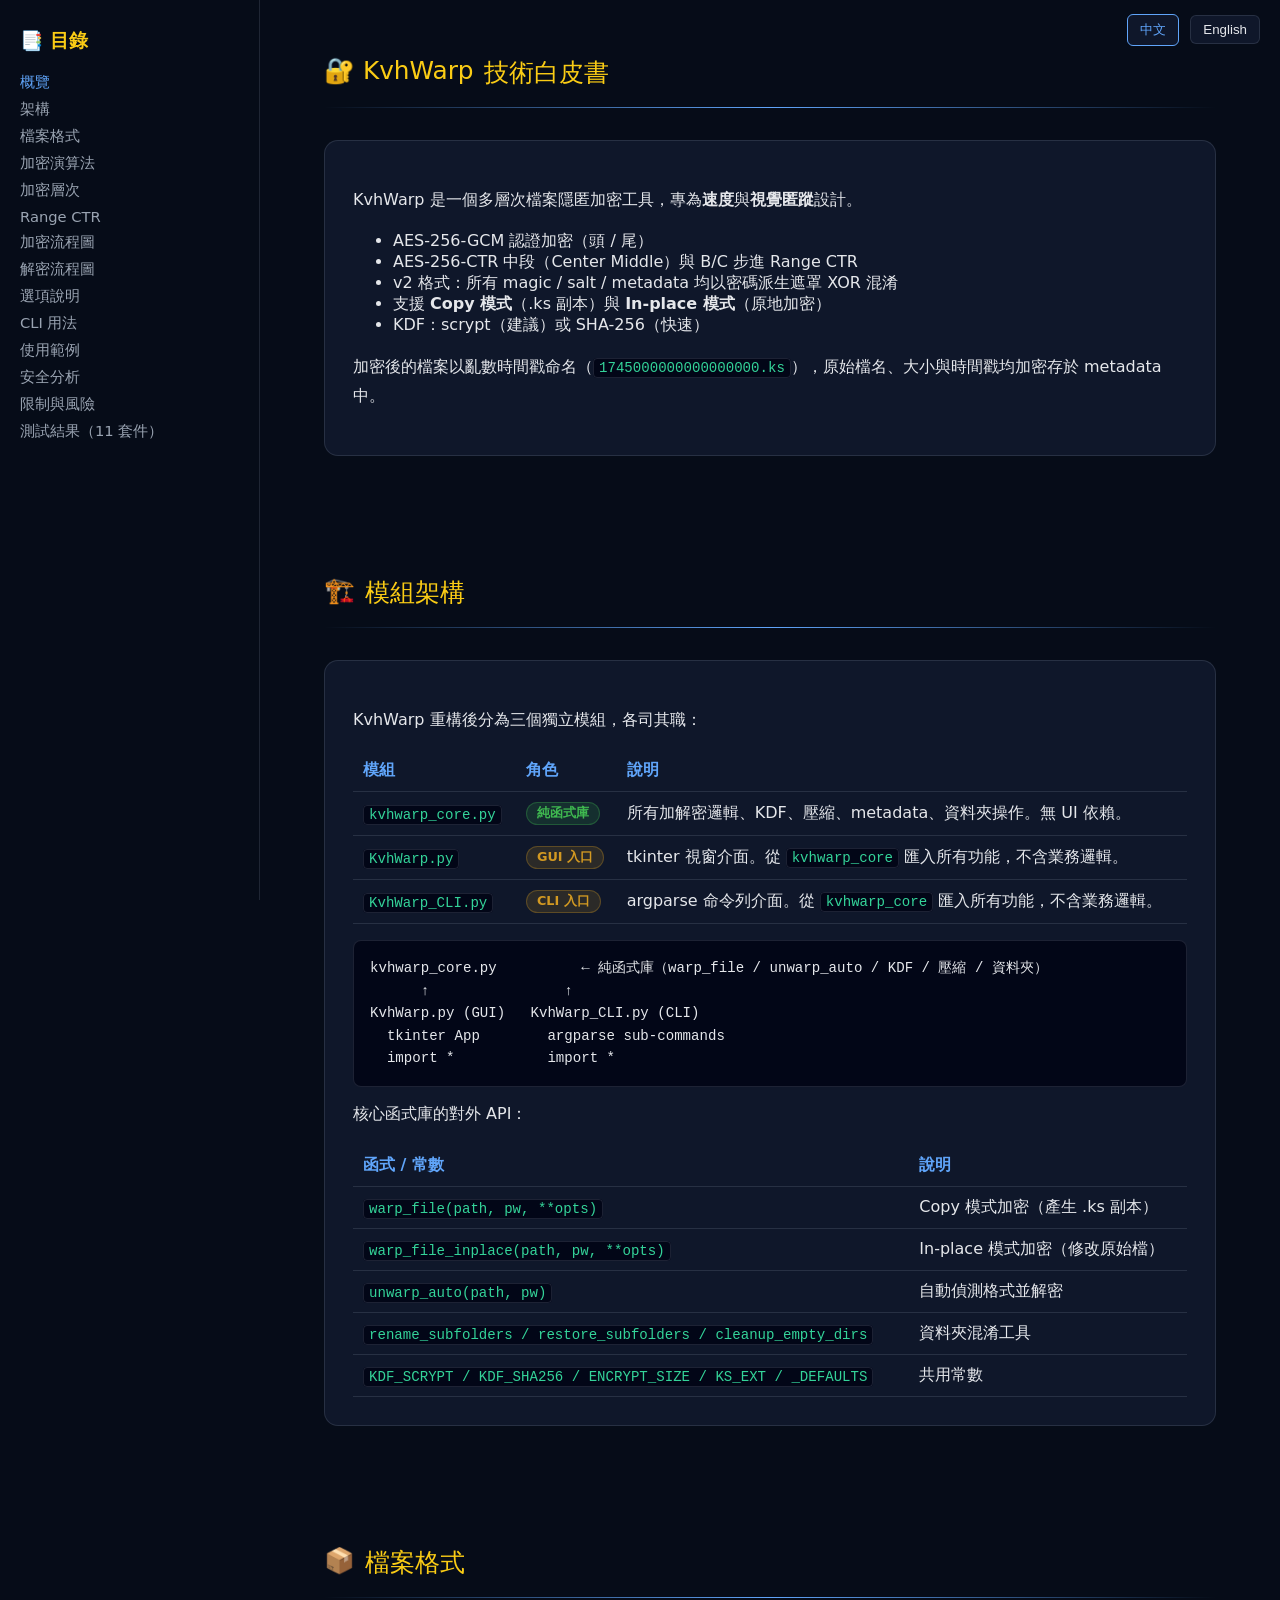
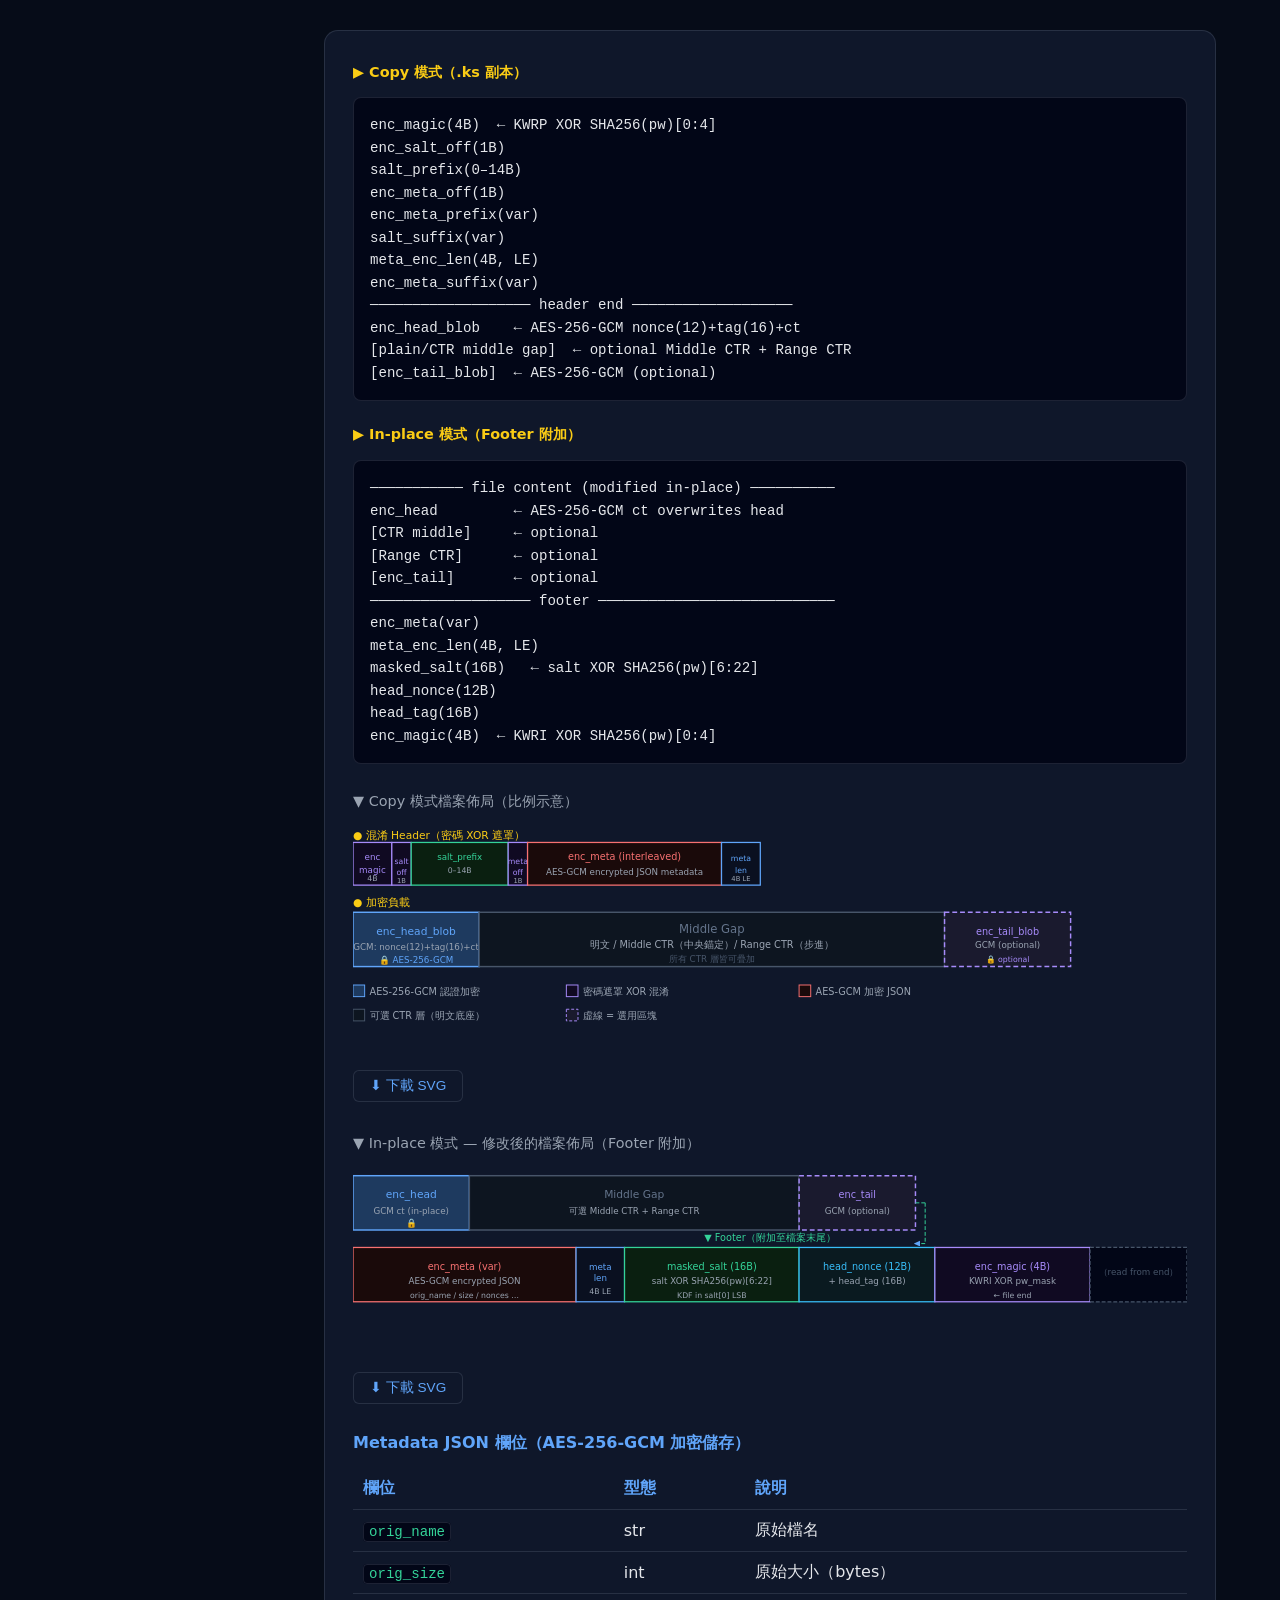
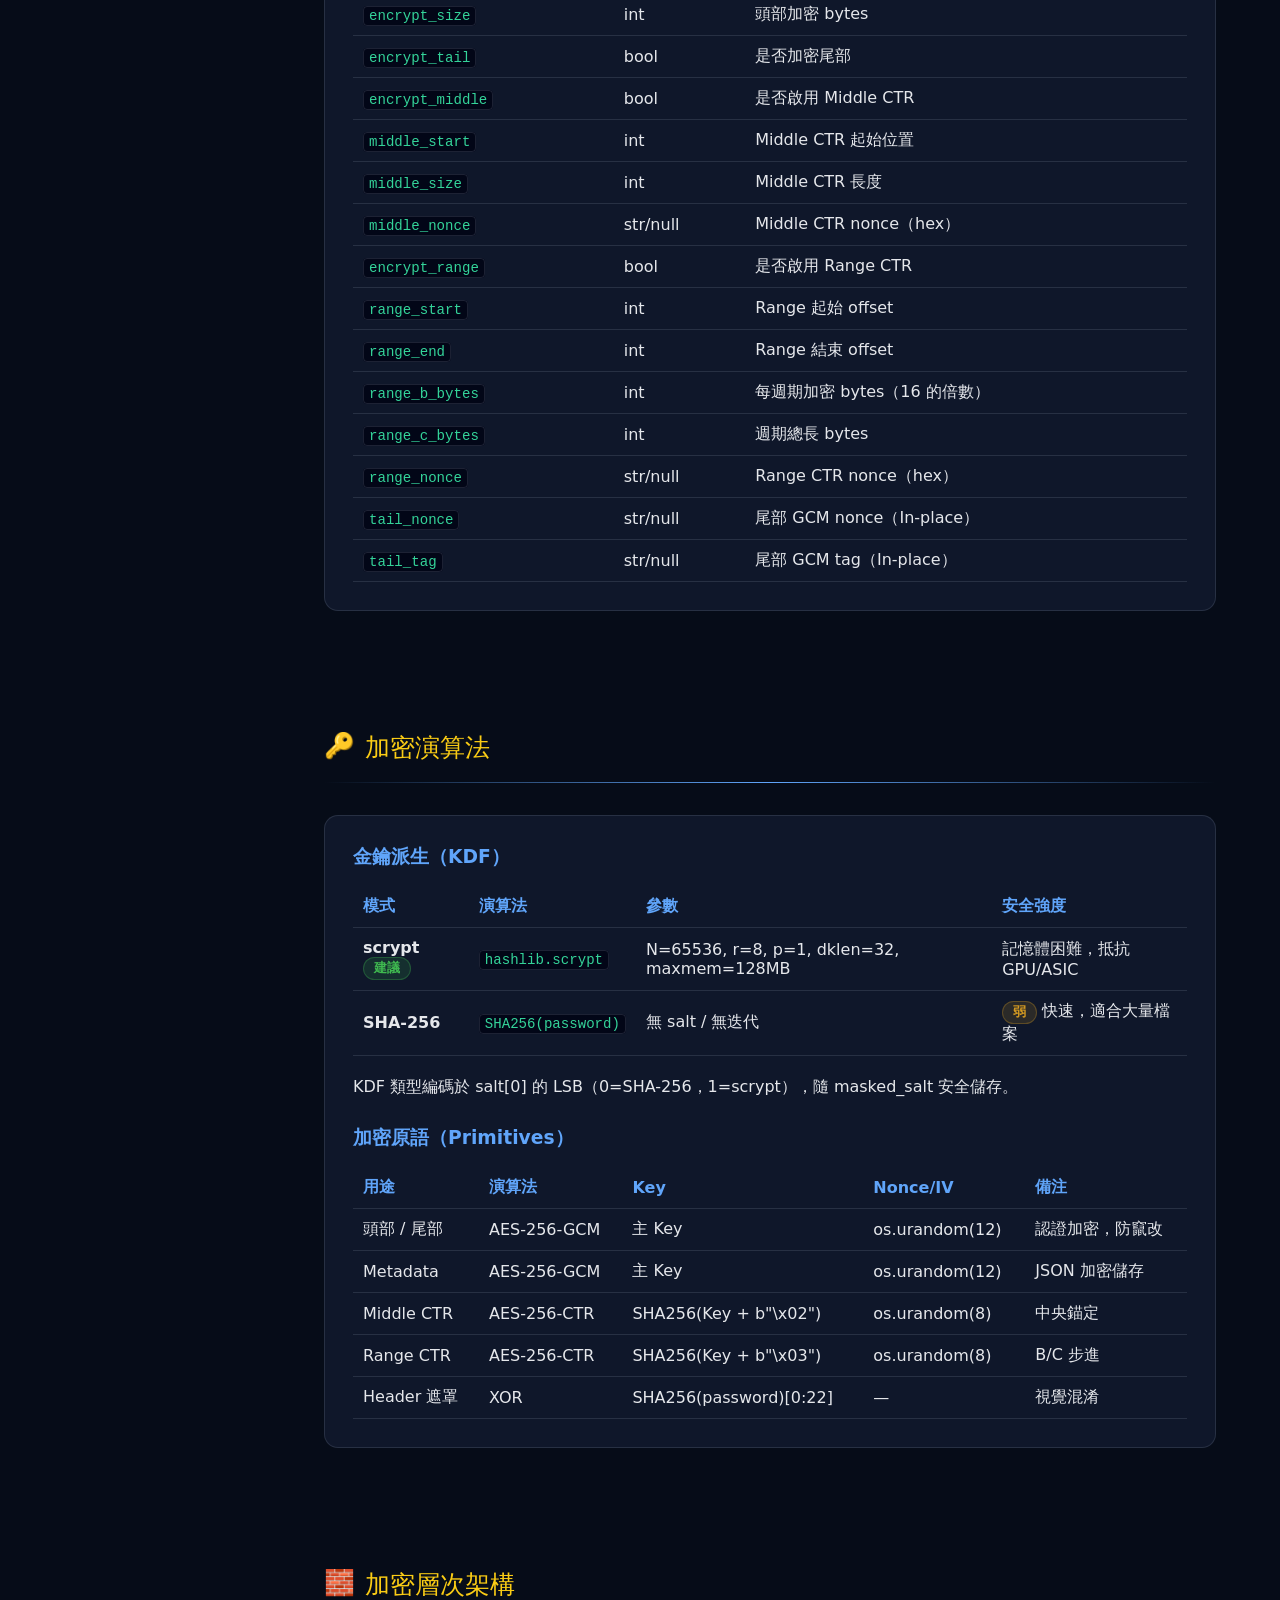
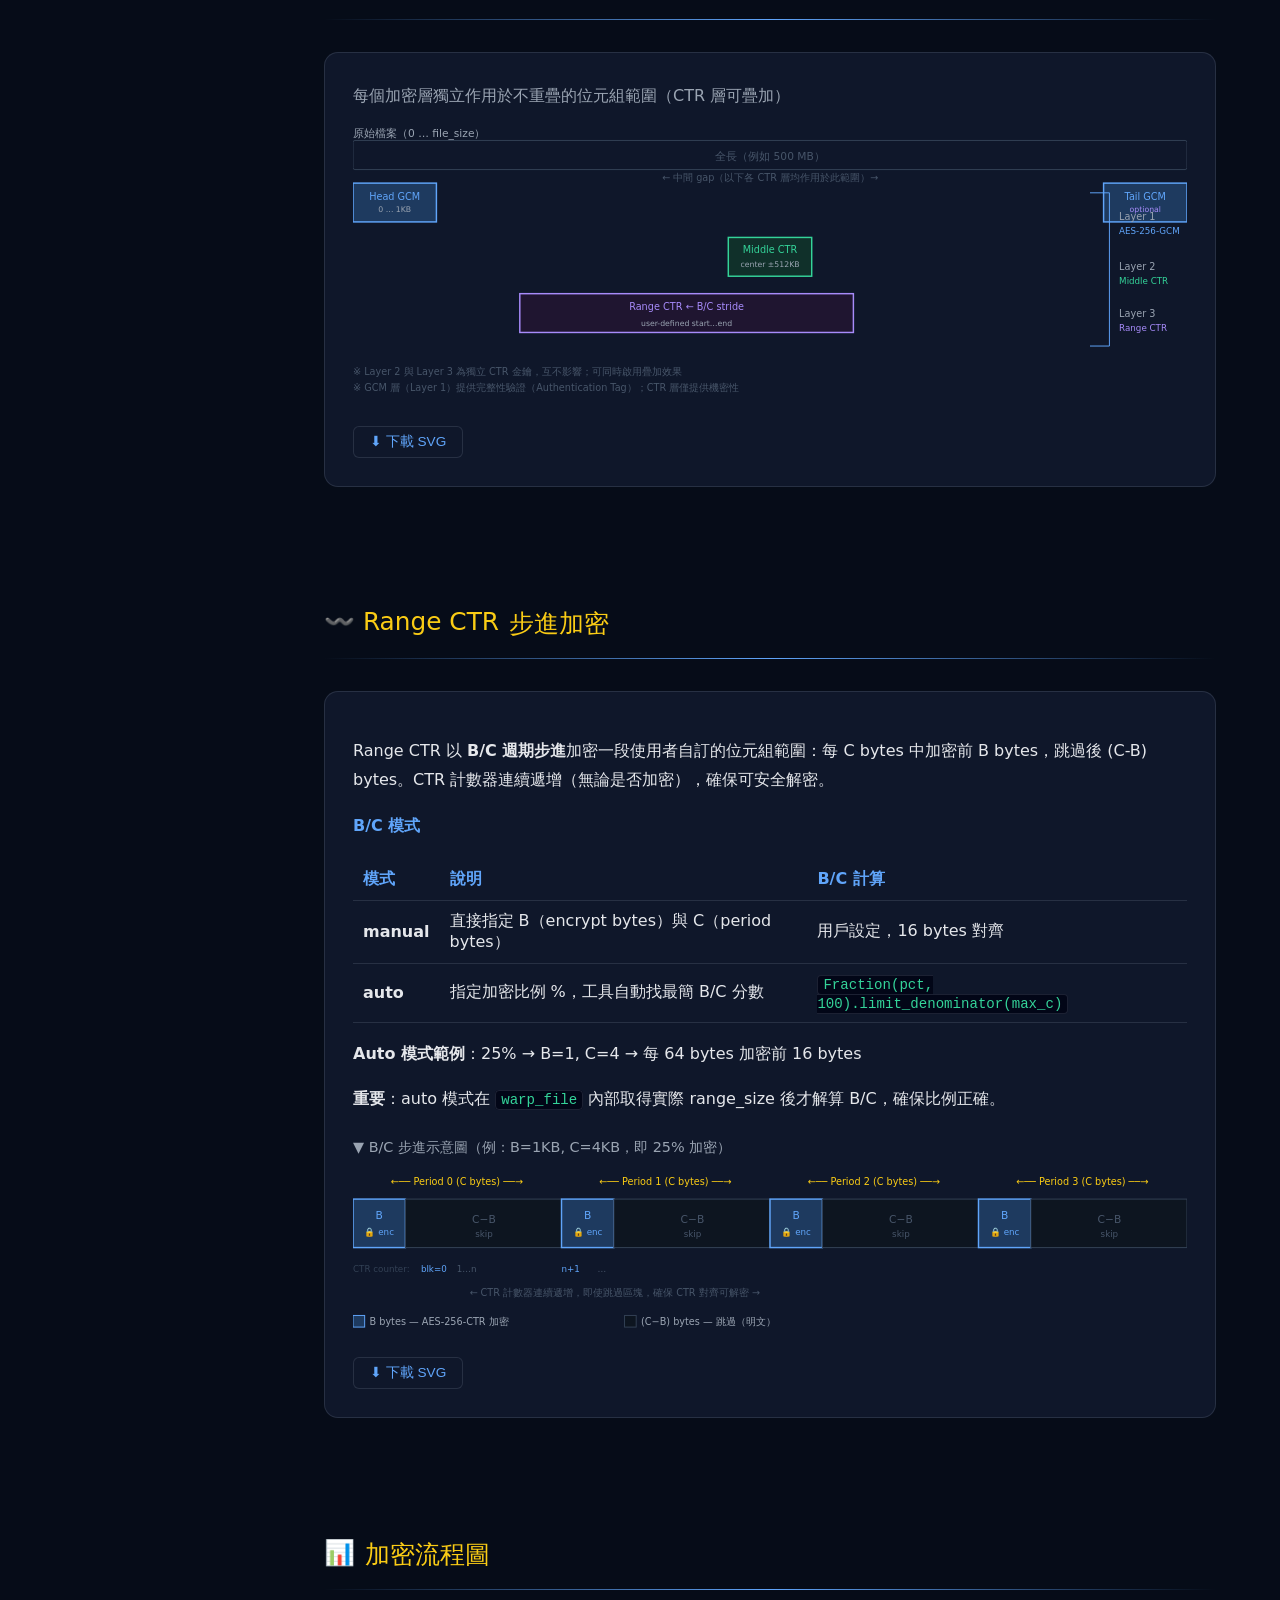
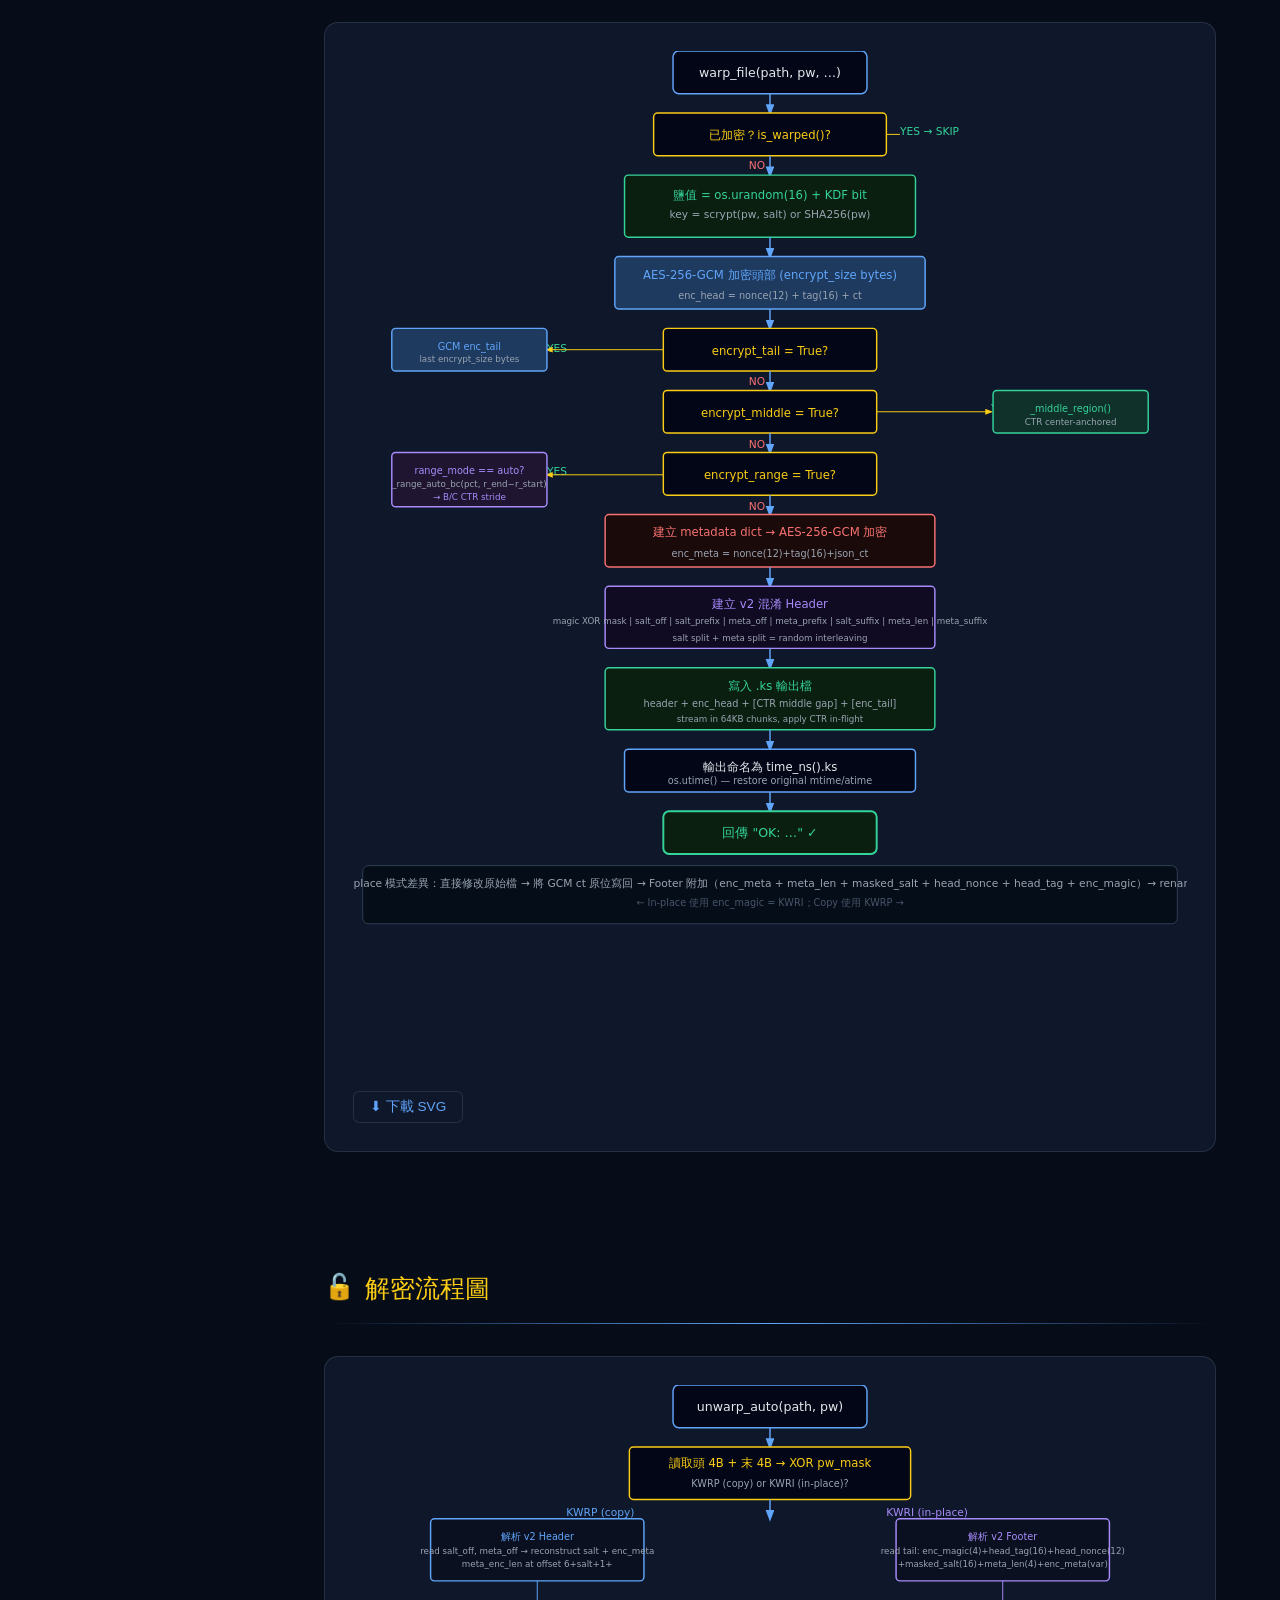
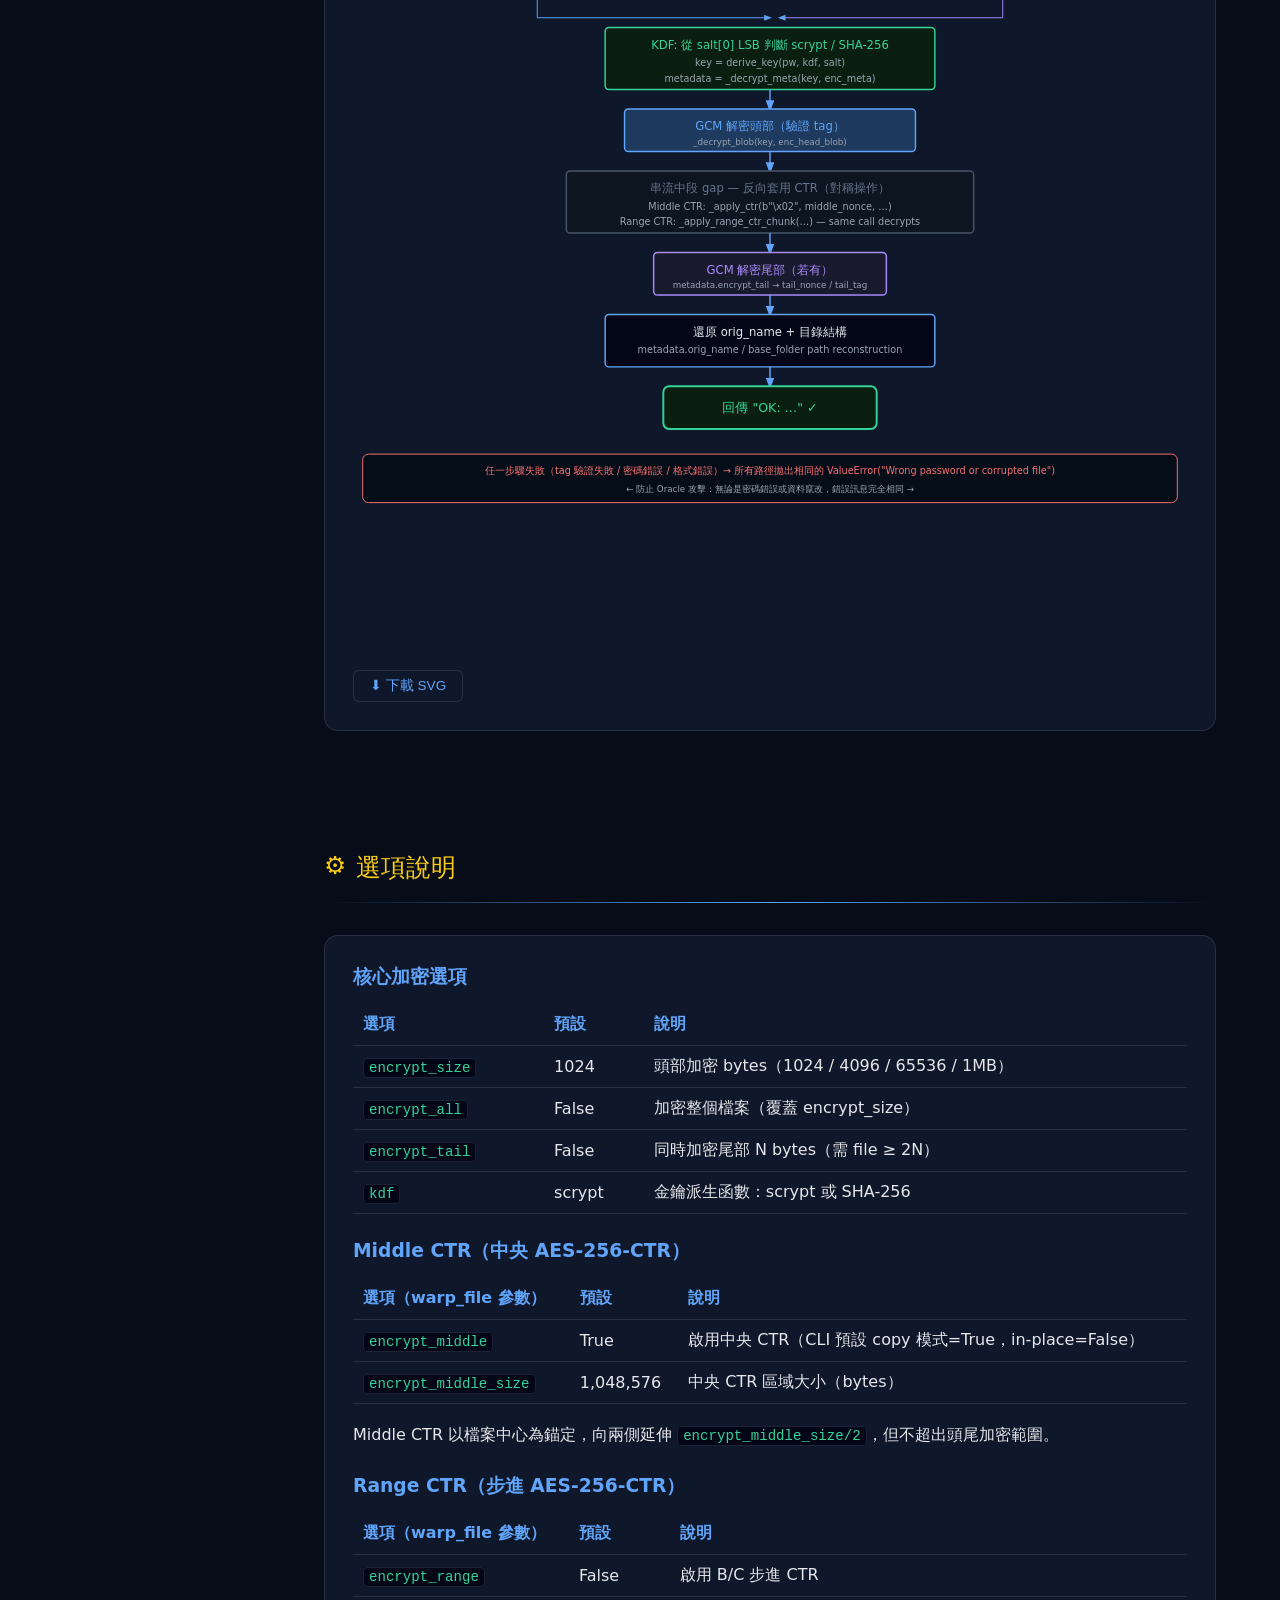
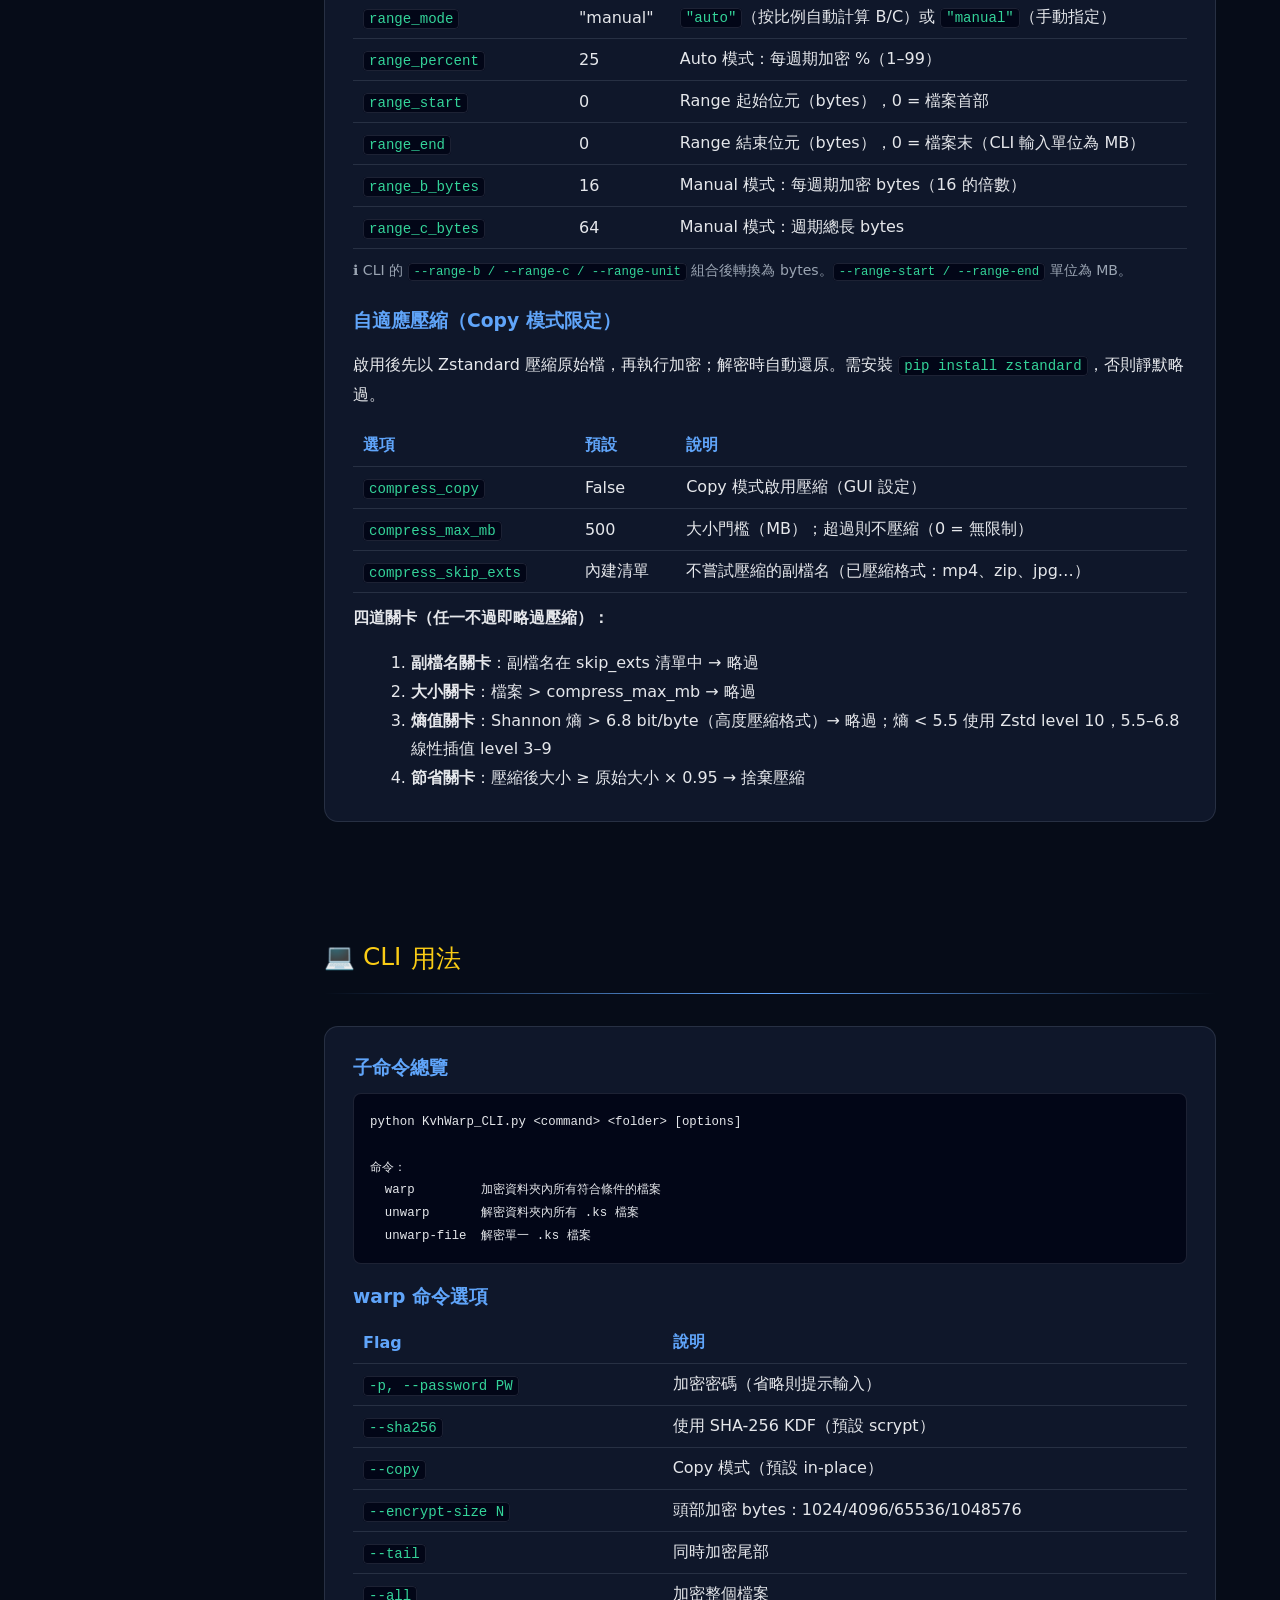
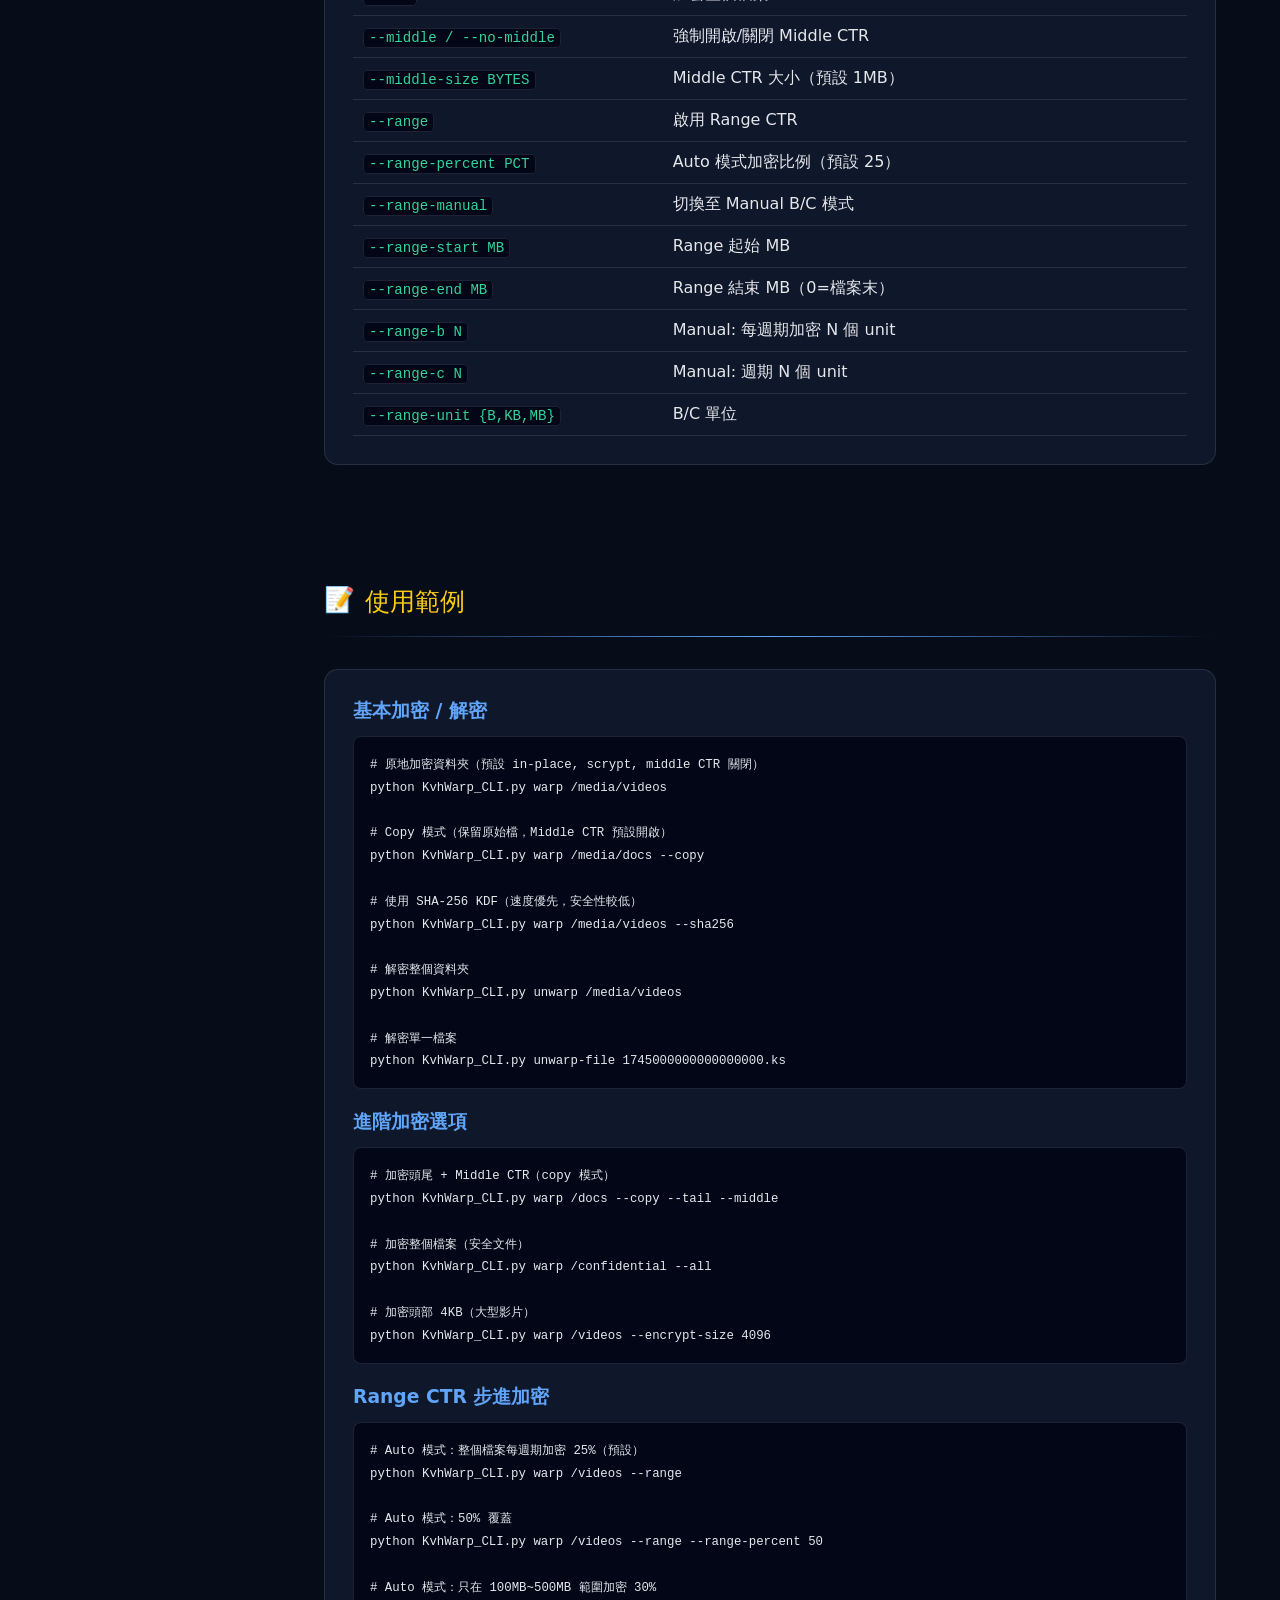
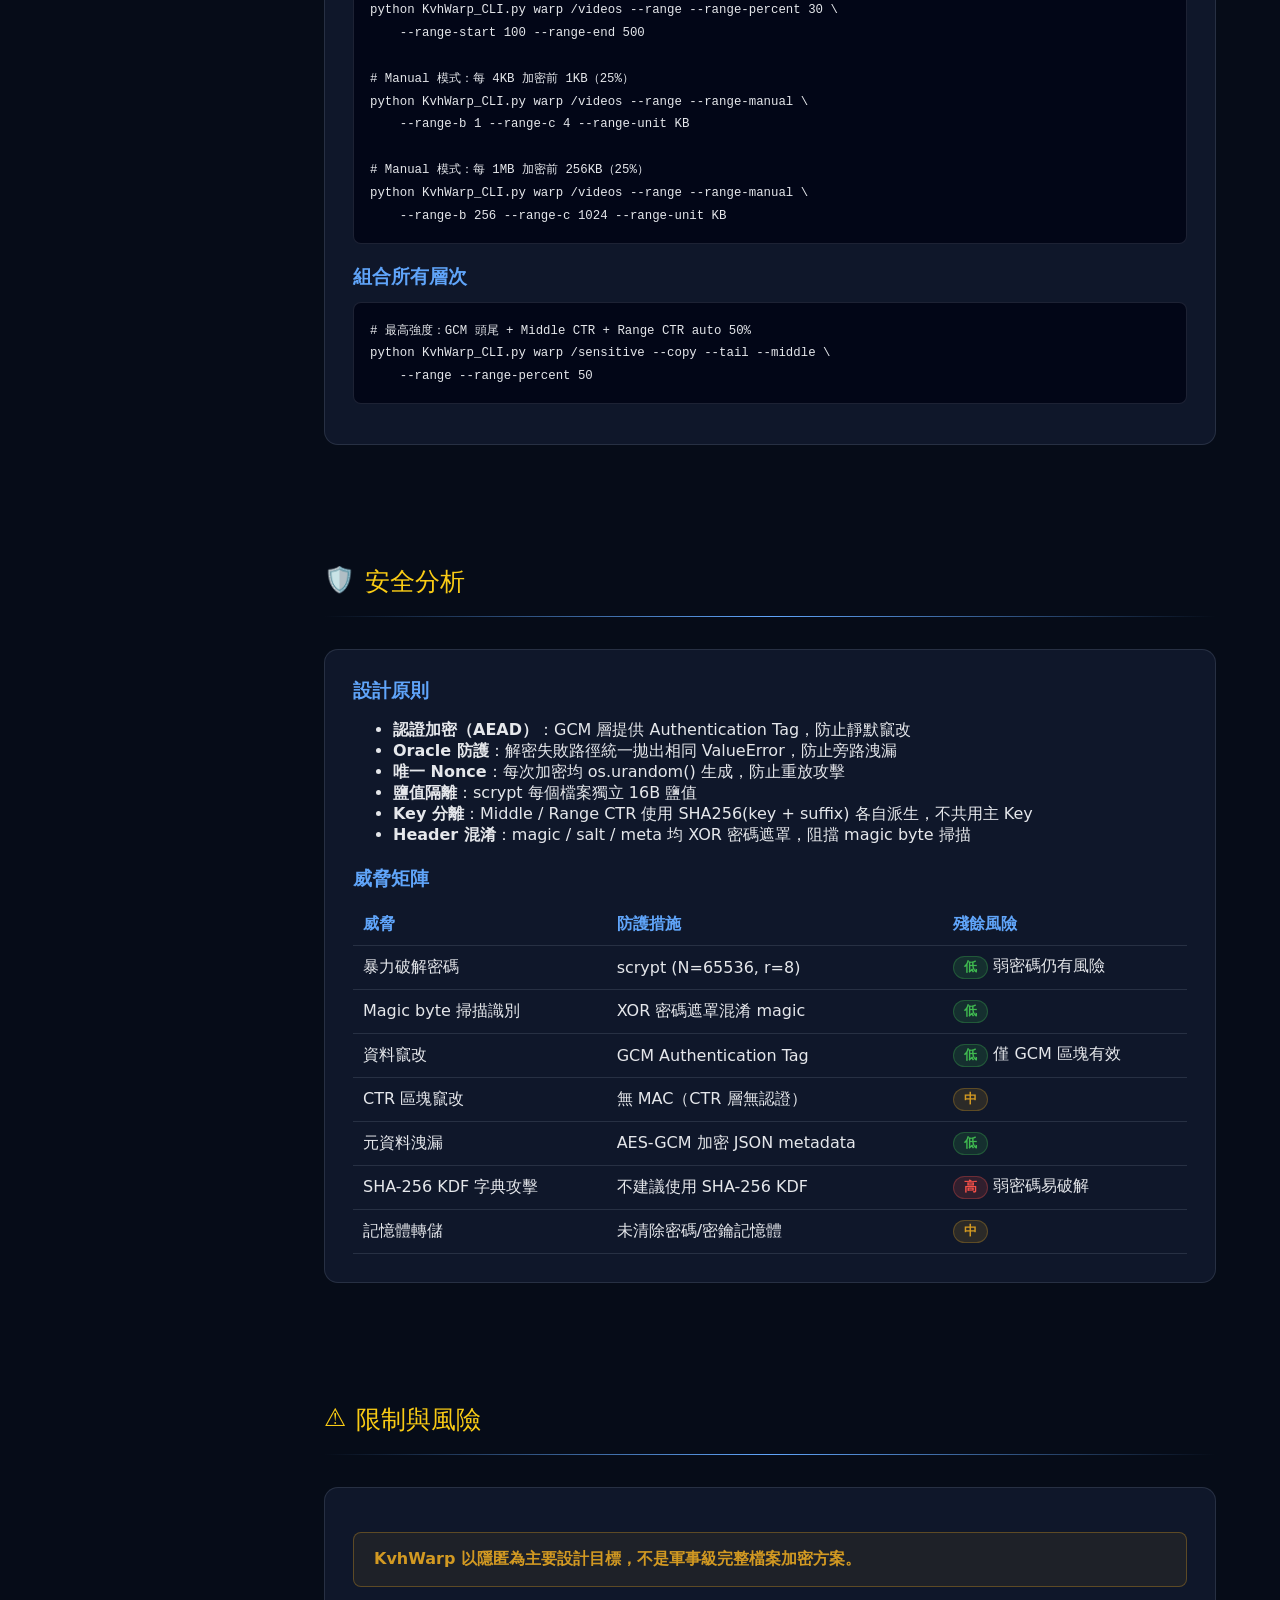
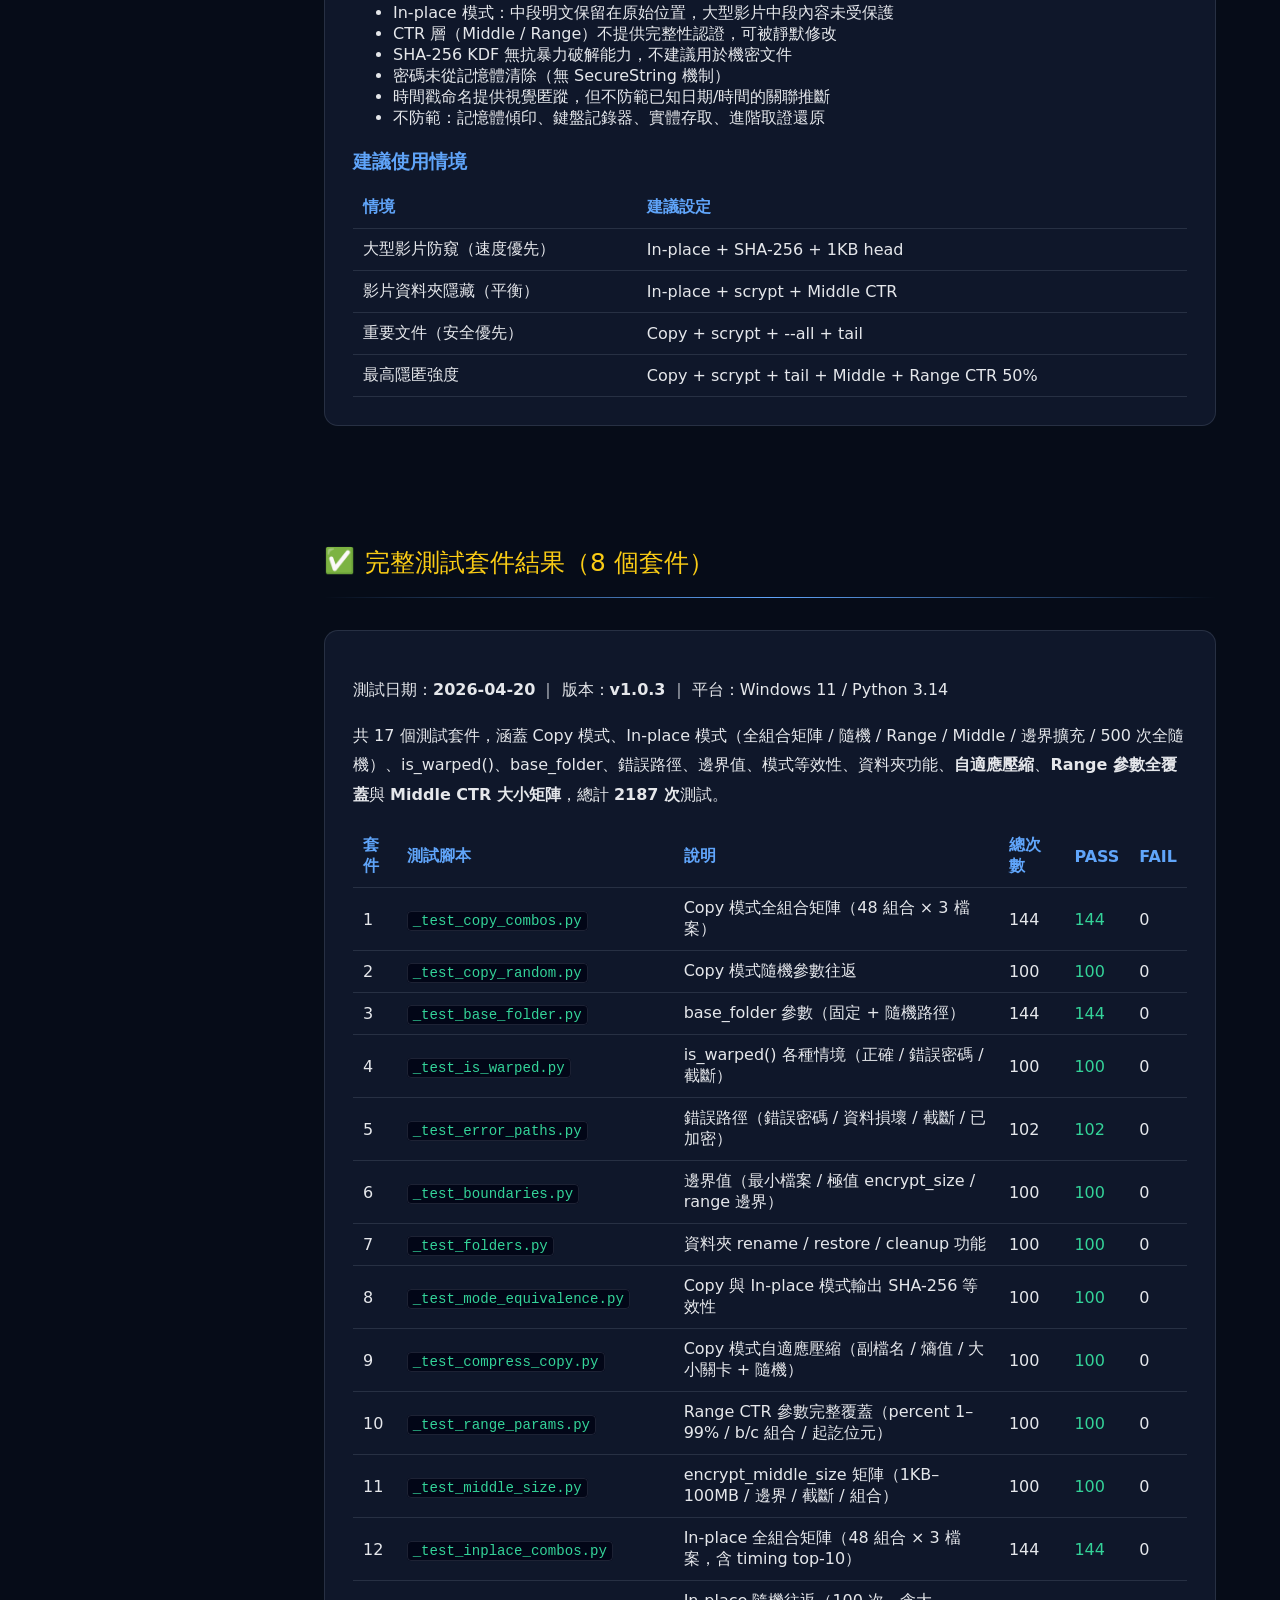
==== commit 79107d2c: "update html" ====
--- a/ESLOCK_Recover/KvhWarp.html
+++ b/ESLOCK_Recover/KvhWarp.html
@@ -107,7 +107,6 @@
         <tr><td><code>warp_file_inplace(path, pw, **opts)</code></td><td>In-place 模式加密（修改原始檔）</td></tr>
         <tr><td><code>unwarp_auto(path, pw)</code></td><td>自動偵測格式並解密</td></tr>
         <tr><td><code>rename_subfolders / restore_subfolders / cleanup_empty_dirs</code></td><td>資料夾混淆工具</td></tr>
-        <tr><td><code>_generate_hybrid_password(pw, path)</code></td><td>密碼增強（Enhancement）</td></tr>
         <tr><td><code>KDF_SCRYPT / KDF_SHA256 / ENCRYPT_SIZE / KS_EXT / _DEFAULTS</code></td><td>共用常數</td></tr>
       </tbody>
     </table>
@@ -148,7 +147,6 @@
         <tr><td><code>warp_file_inplace(path, pw, **opts)</code></td><td>In-place mode encryption (modifies original)</td></tr>
         <tr><td><code>unwarp_auto(path, pw)</code></td><td>Auto-detect format and decrypt</td></tr>
         <tr><td><code>rename_subfolders / restore_subfolders / cleanup_empty_dirs</code></td><td>Folder obfuscation helpers</td></tr>
-        <tr><td><code>_generate_hybrid_password(pw, path)</code></td><td>Password enhancement</td></tr>
         <tr><td><code>KDF_SCRYPT / KDF_SHA256 / ENCRYPT_SIZE / KS_EXT / _DEFAULTS</code></td><td>Shared constants</td></tr>
       </tbody>
     </table>
@@ -1111,7 +1109,6 @@
         <tr><td><code>--range-b N</code></td><td>Manual: 每週期加密 N 個 unit</td></tr>
         <tr><td><code>--range-c N</code></td><td>Manual: 週期 N 個 unit</td></tr>
         <tr><td><code>--range-unit {B,KB,MB}</code></td><td>B/C 單位</td></tr>
-        <tr><td><code>--enhance</code></td><td>密碼增強：每個檔案以路徑衍生独立密鑰</td></tr>
       </tbody>
     </table>
   </div>
@@ -1145,7 +1142,6 @@
         <tr><td><code>--range-b N</code></td><td>Manual: encrypt N units per period</td></tr>
         <tr><td><code>--range-c N</code></td><td>Manual: period is N units</td></tr>
         <tr><td><code>--range-unit {B,KB,MB}</code></td><td>Unit for B/C values</td></tr>
-        <tr><td><code>--enhance</code></td><td>Password enhancement: derive per-file key from path + password</td></tr>
       </tbody>
     </table>
   </div>
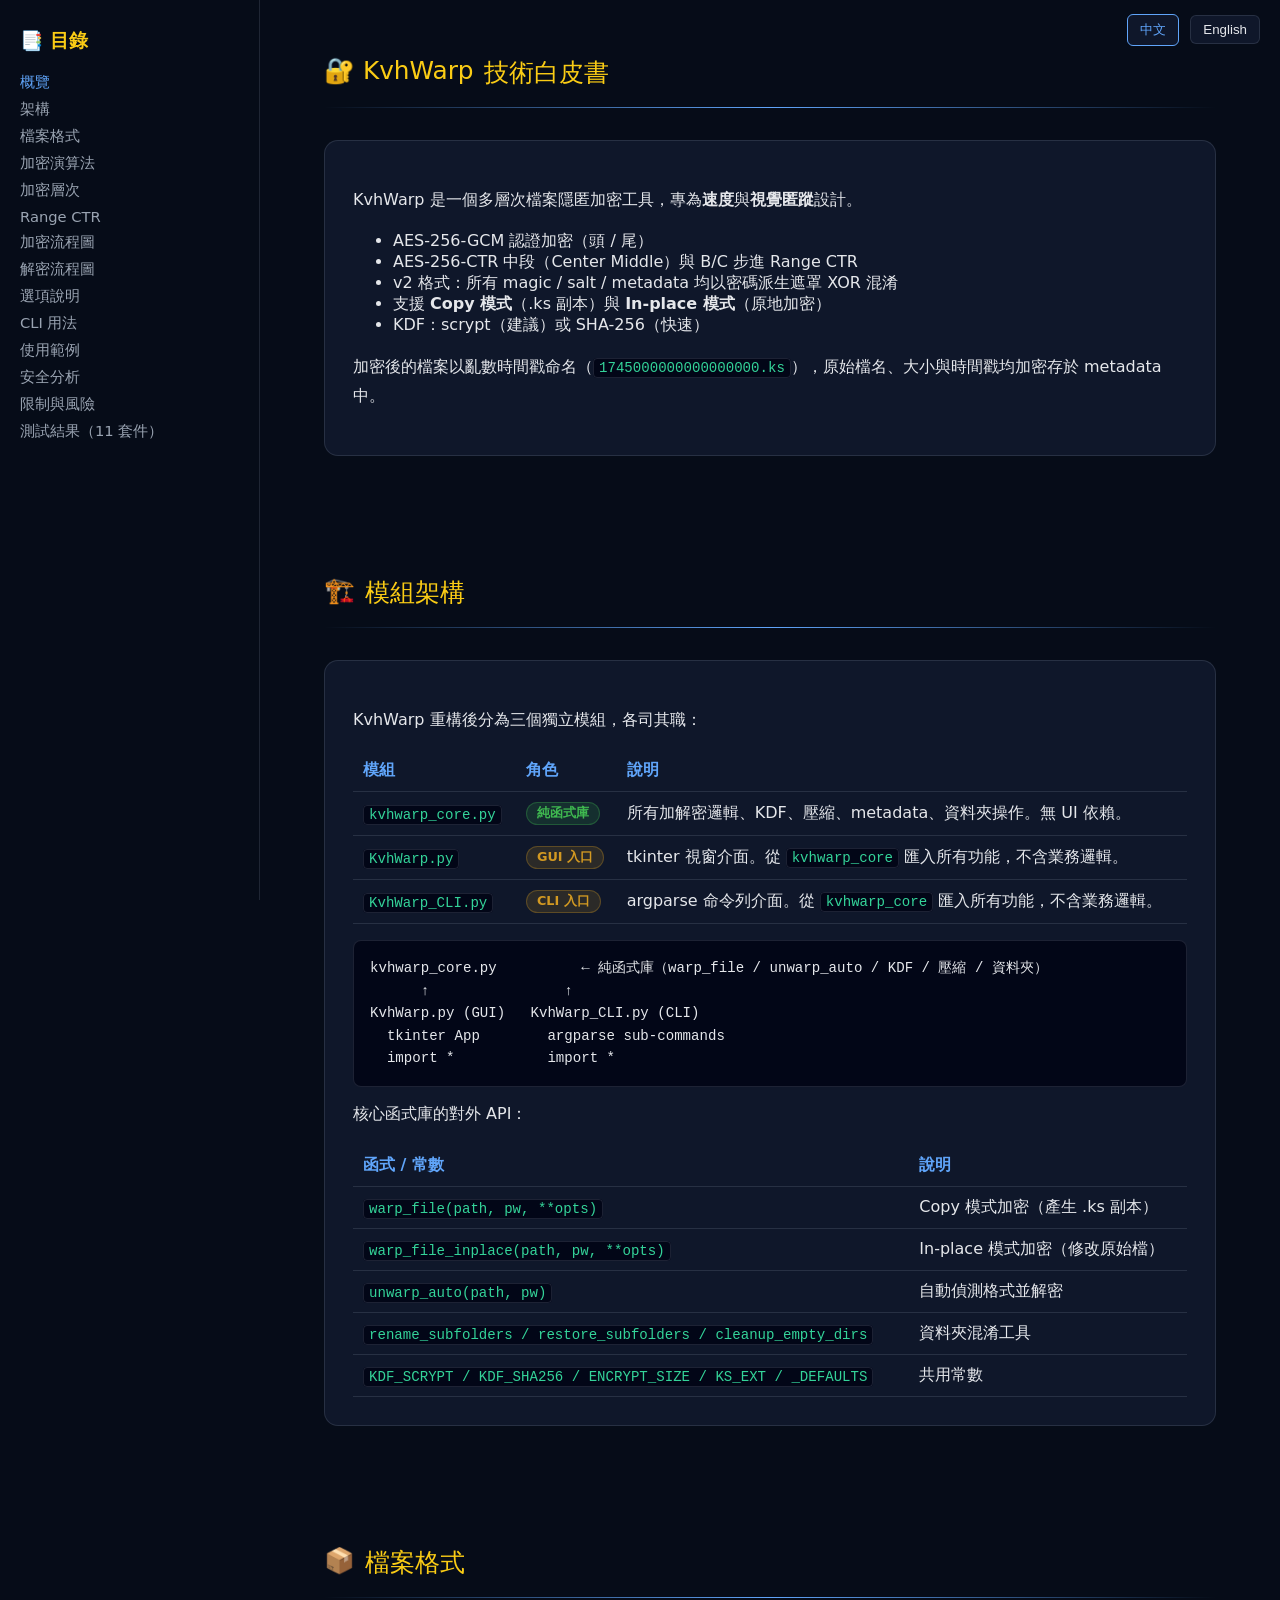
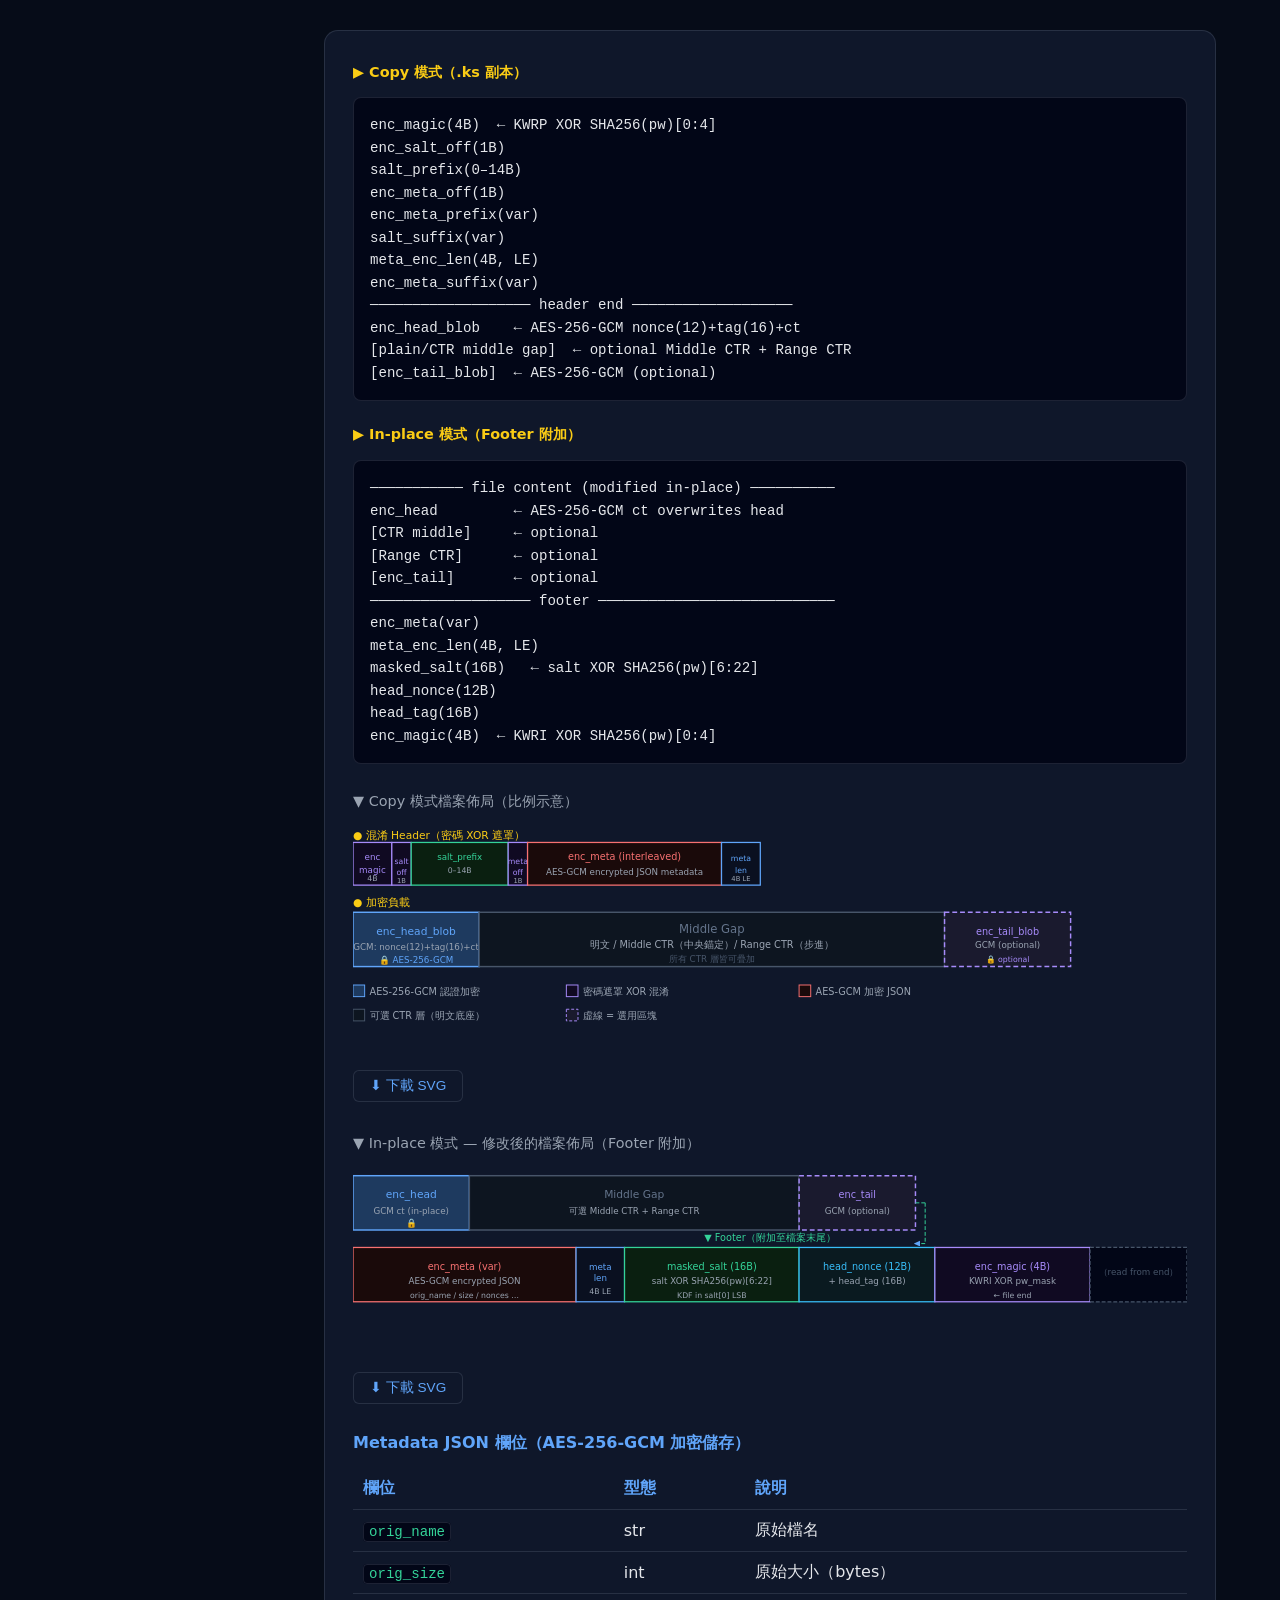
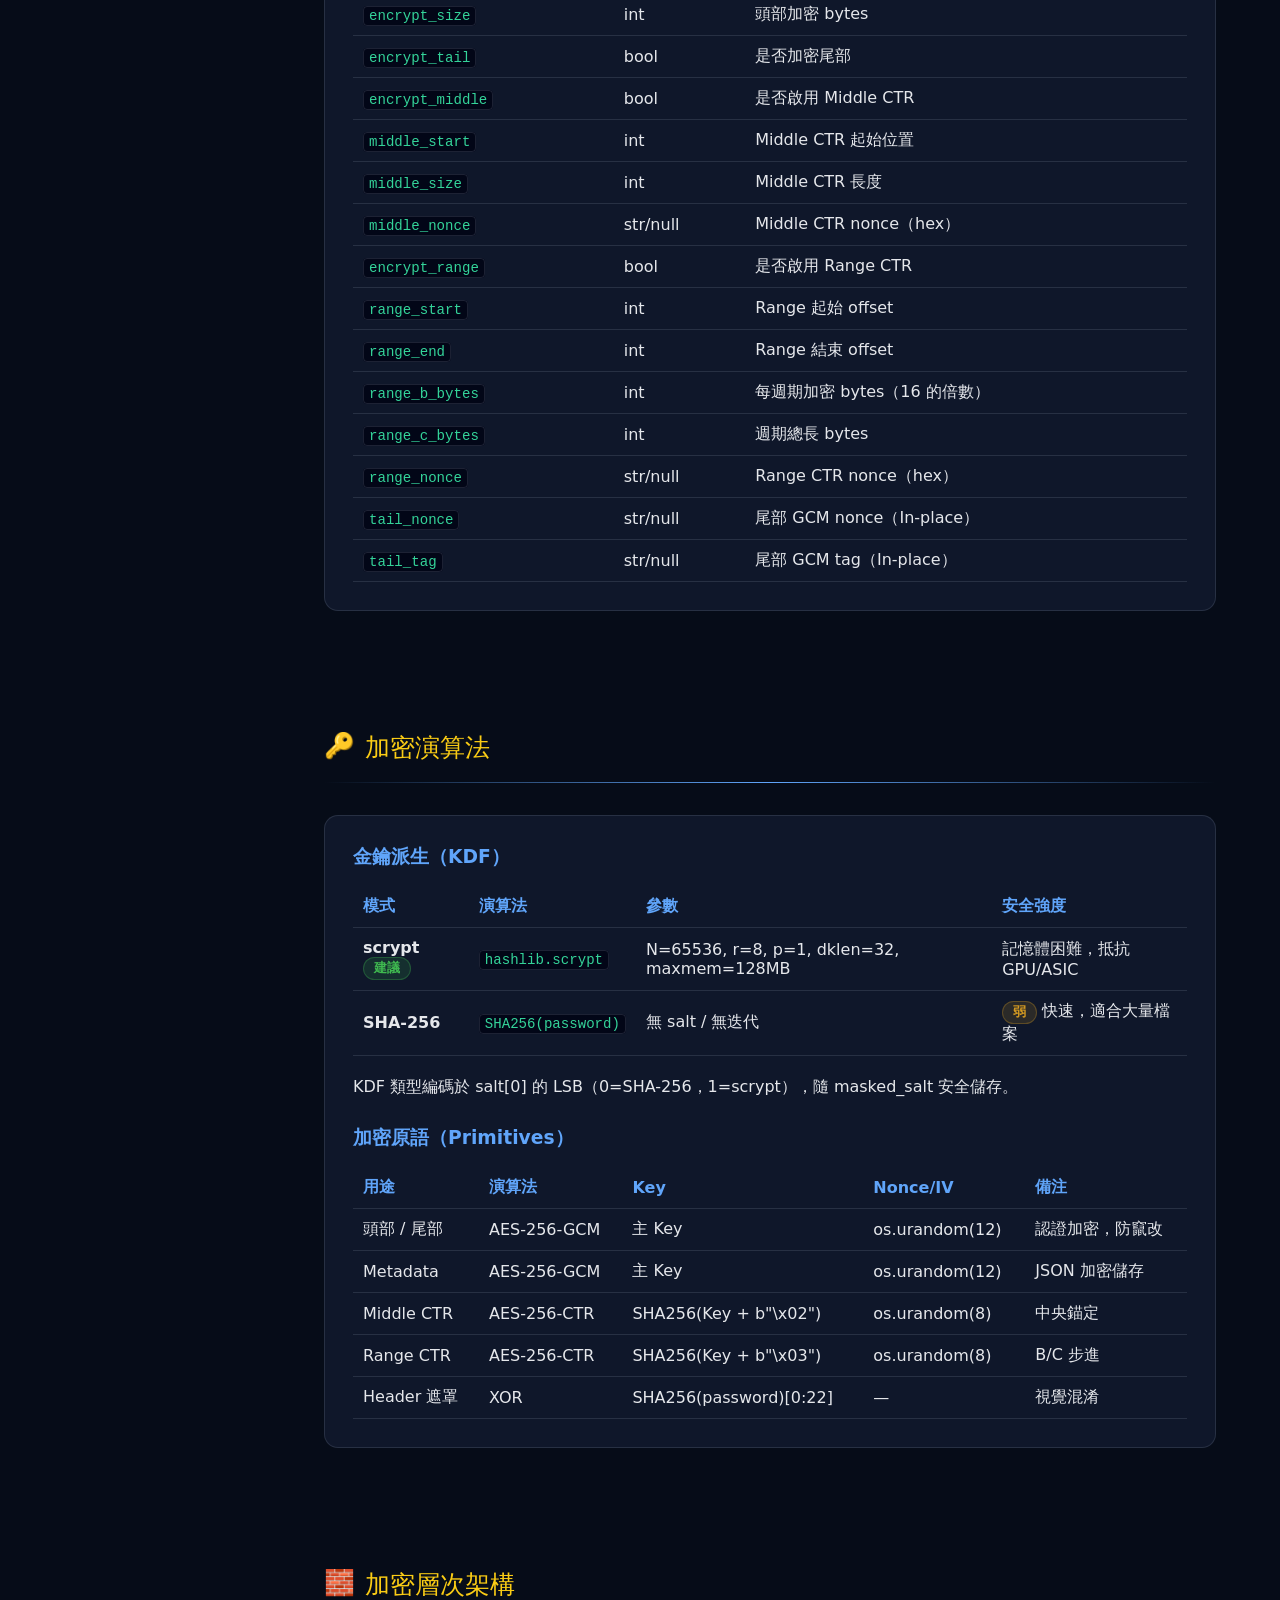
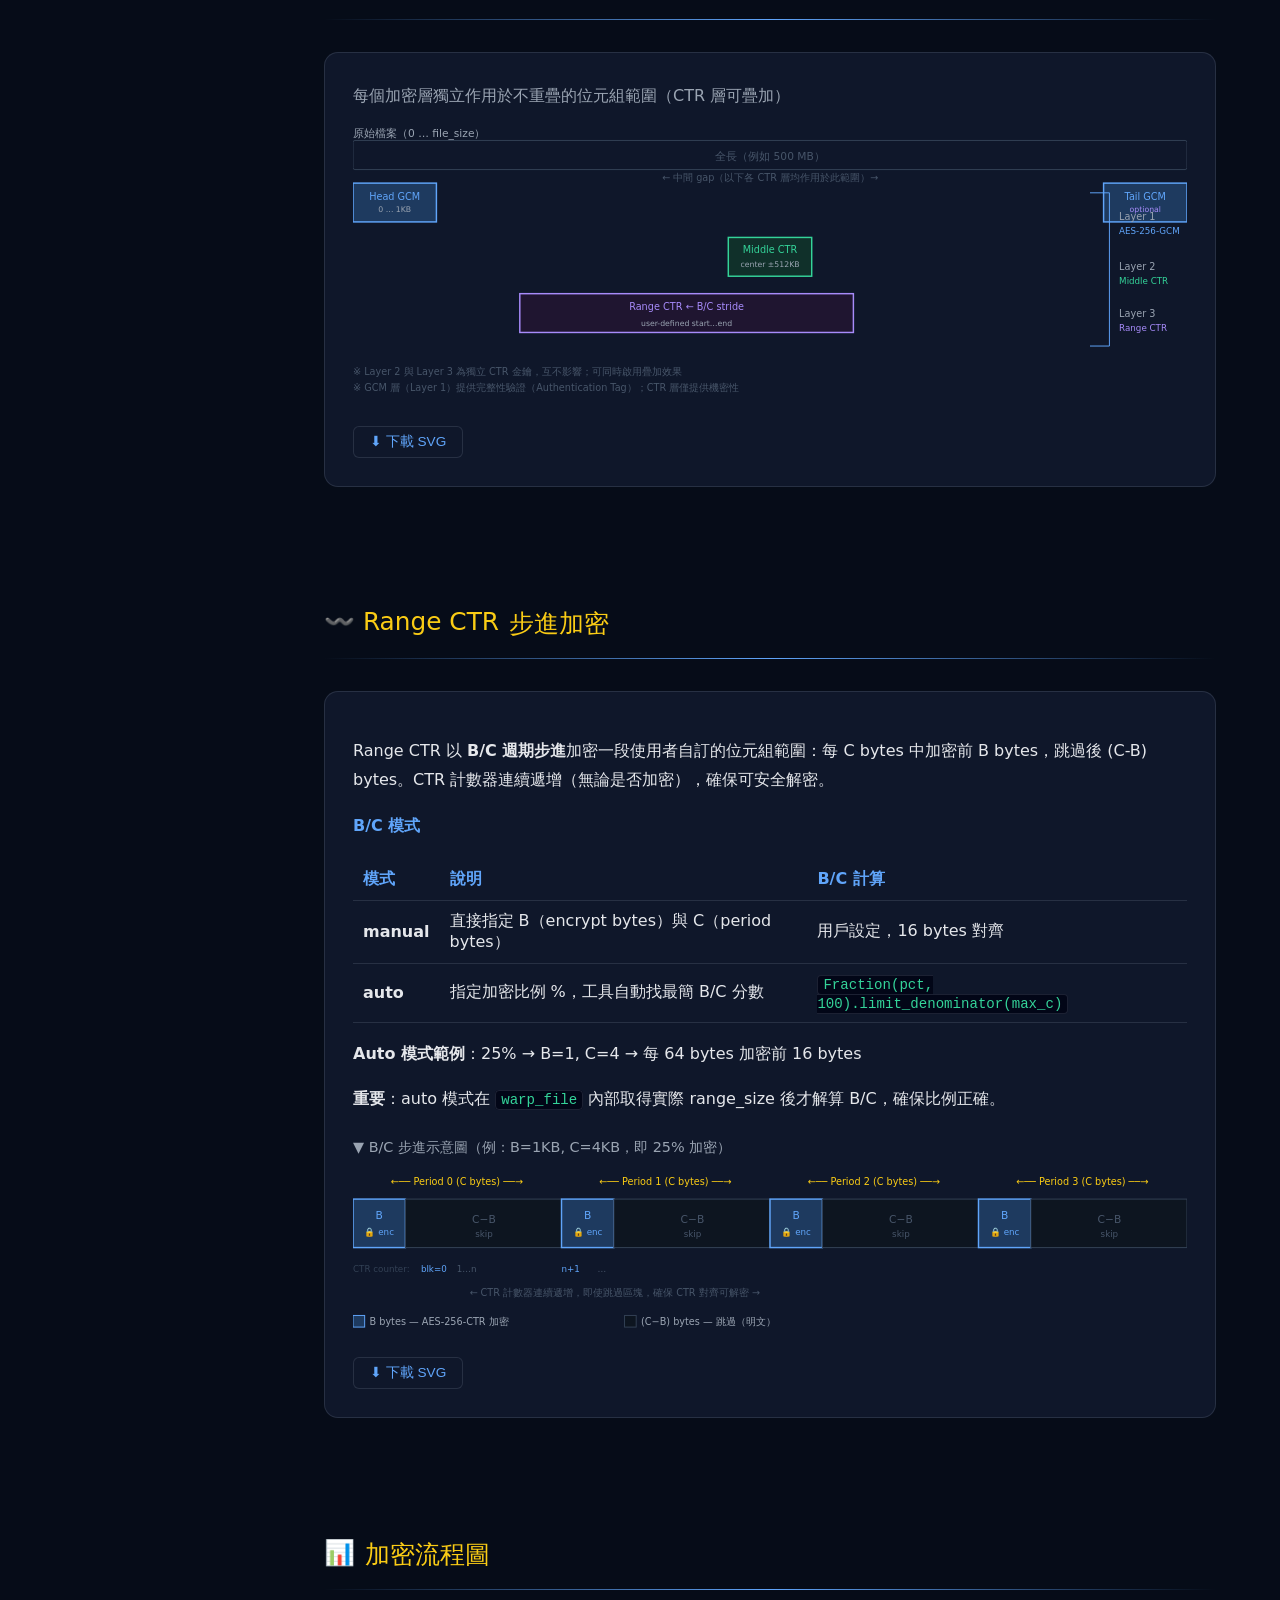
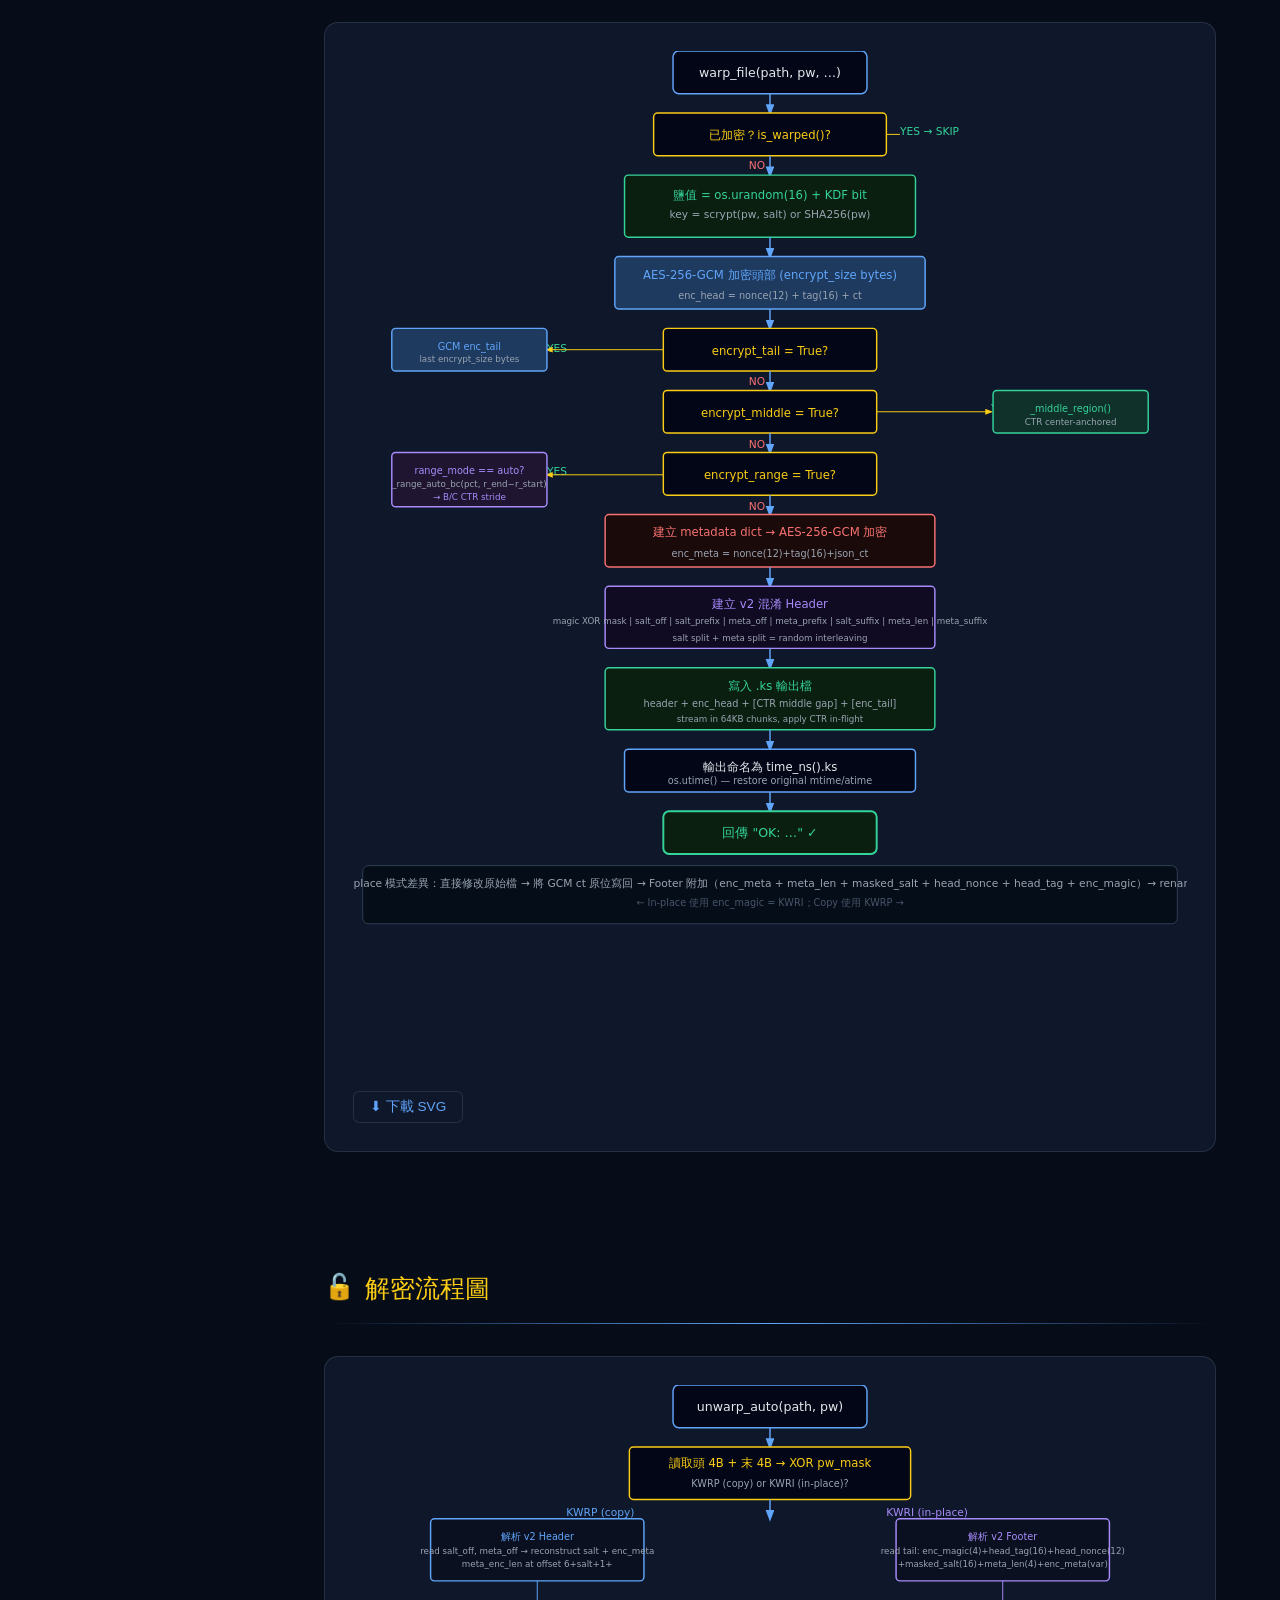
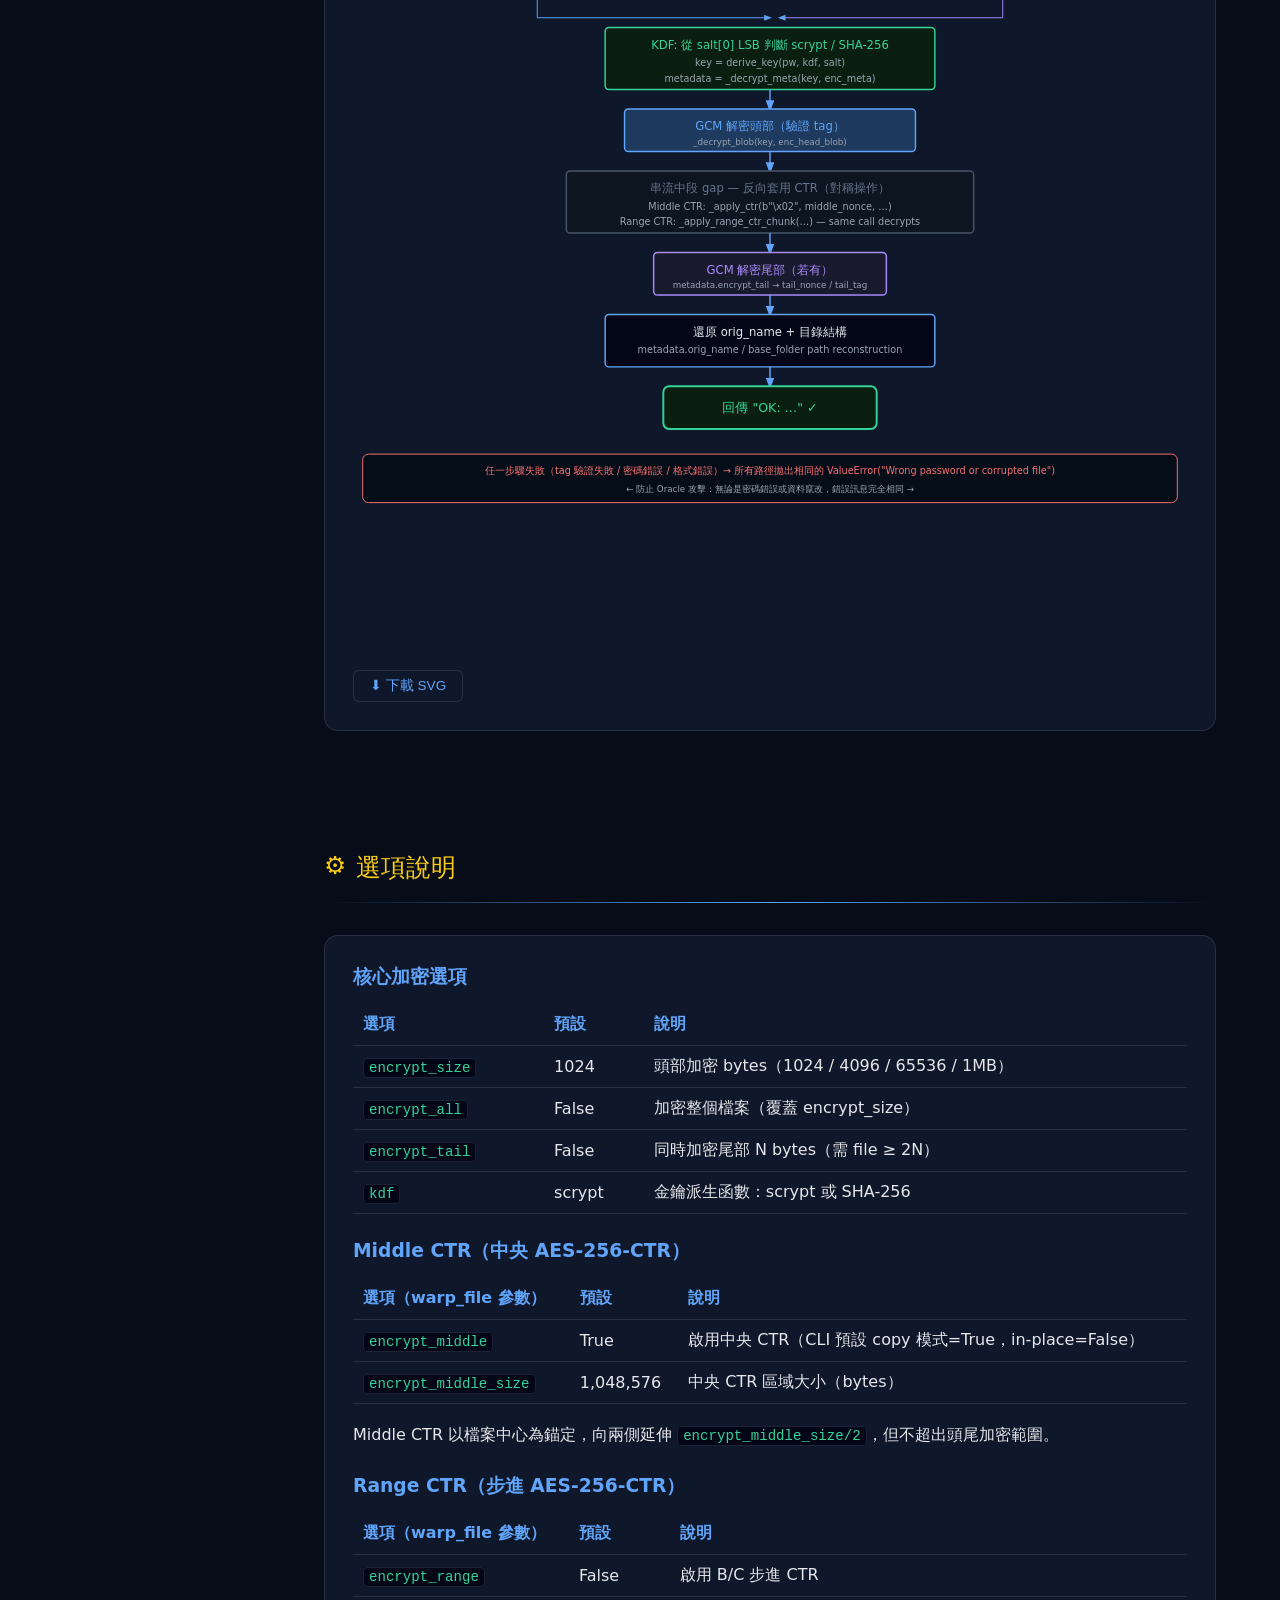
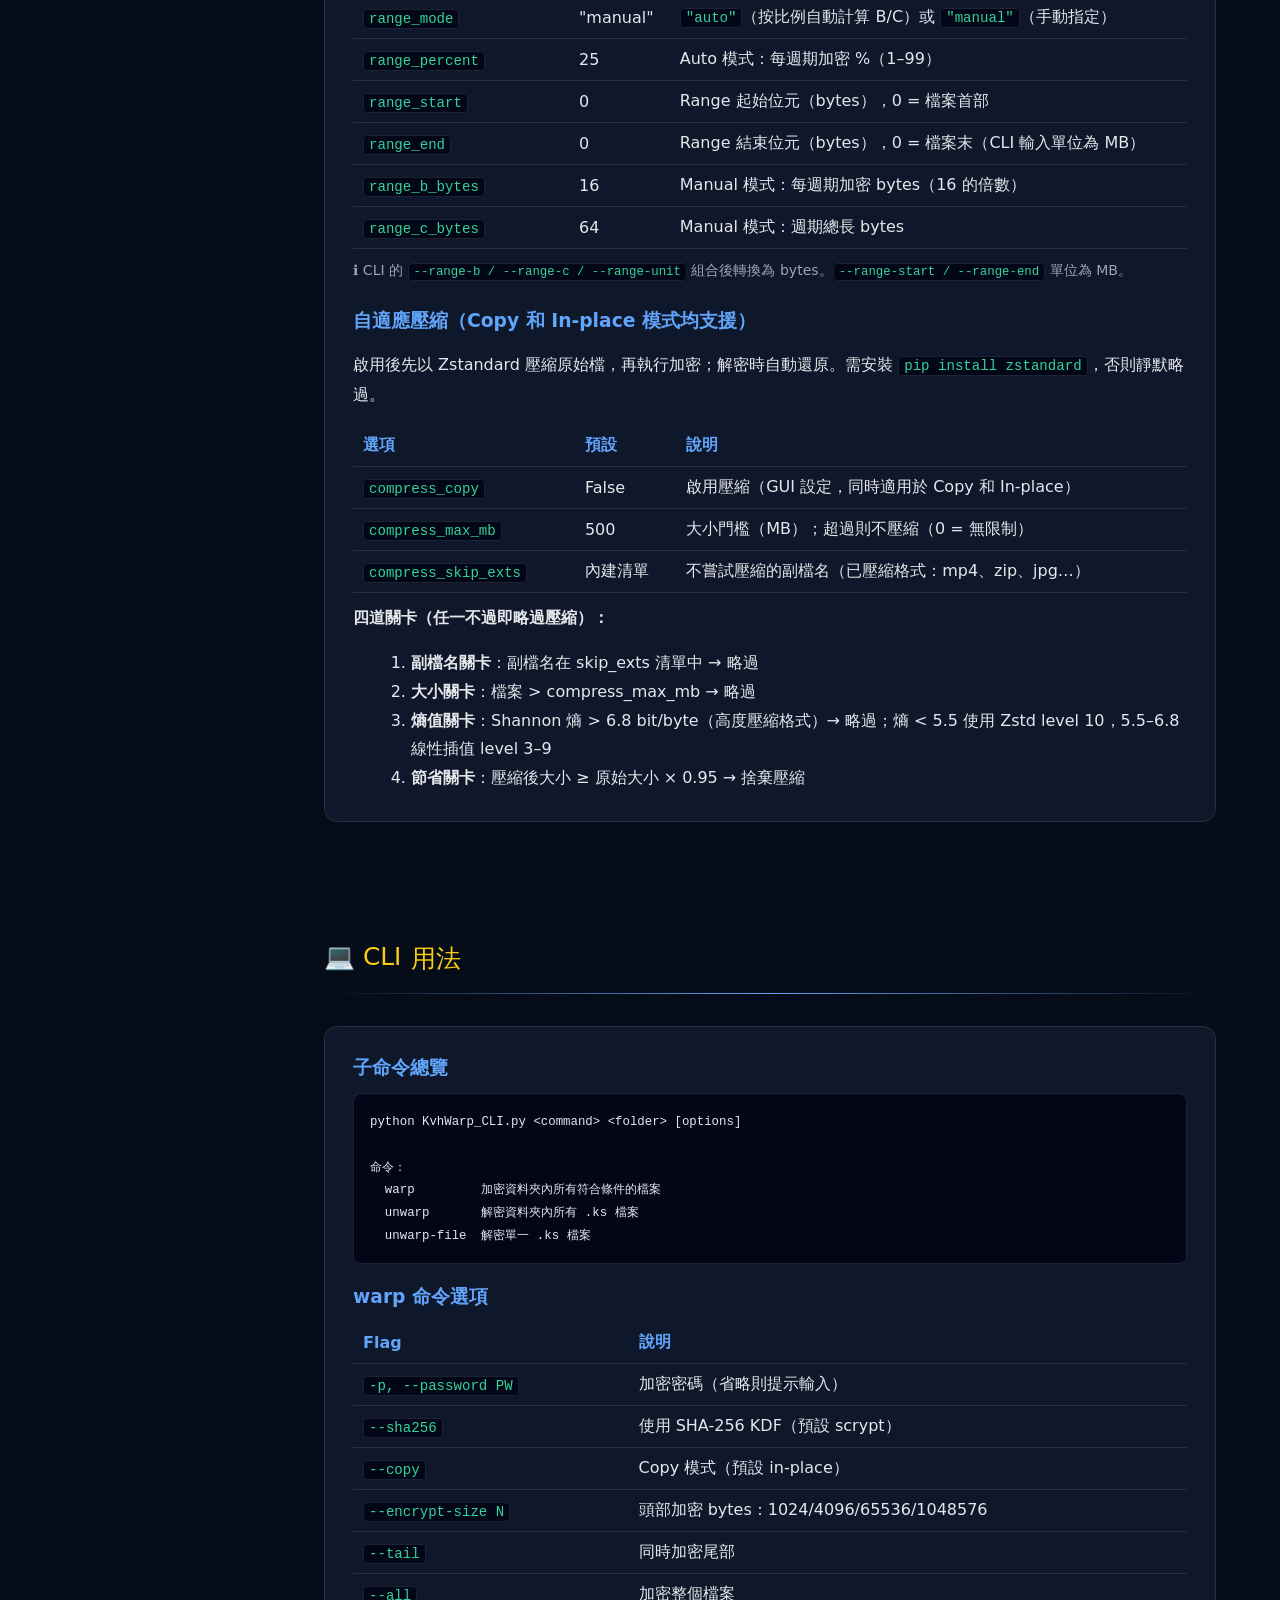
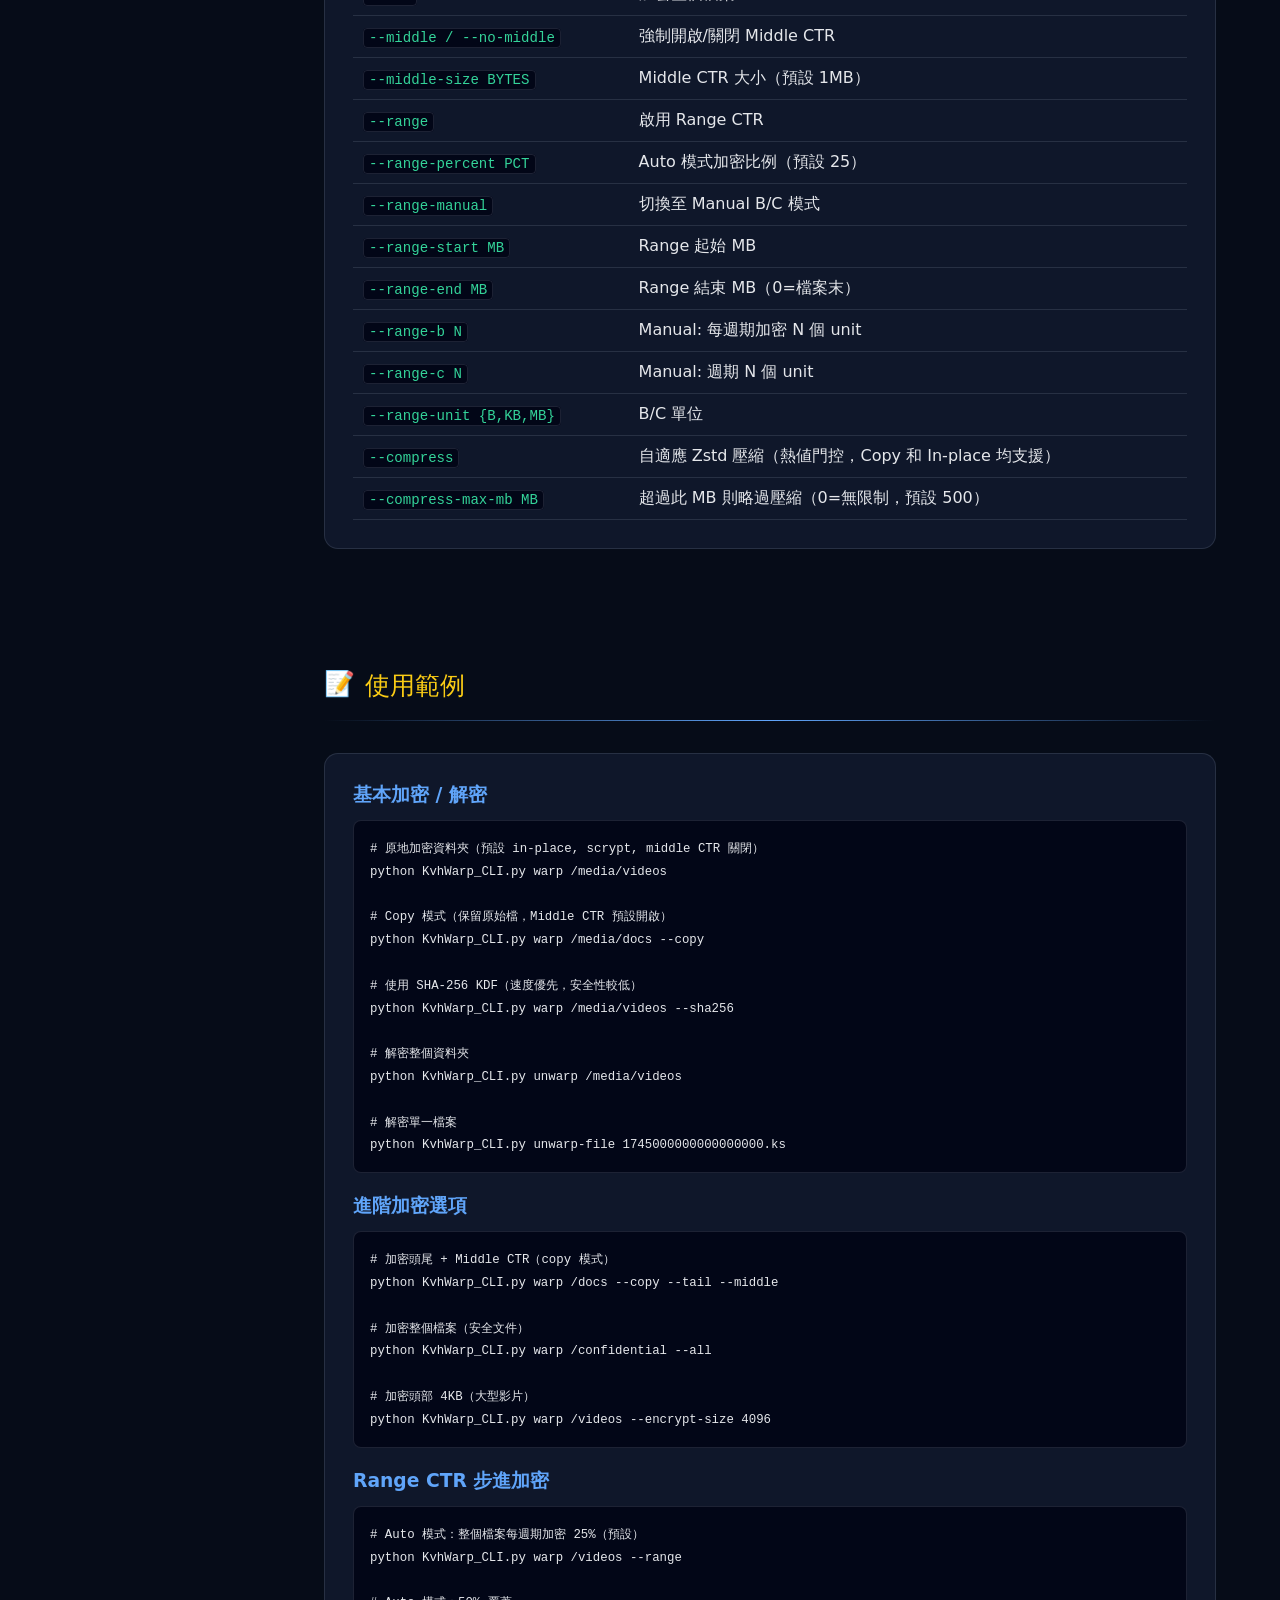
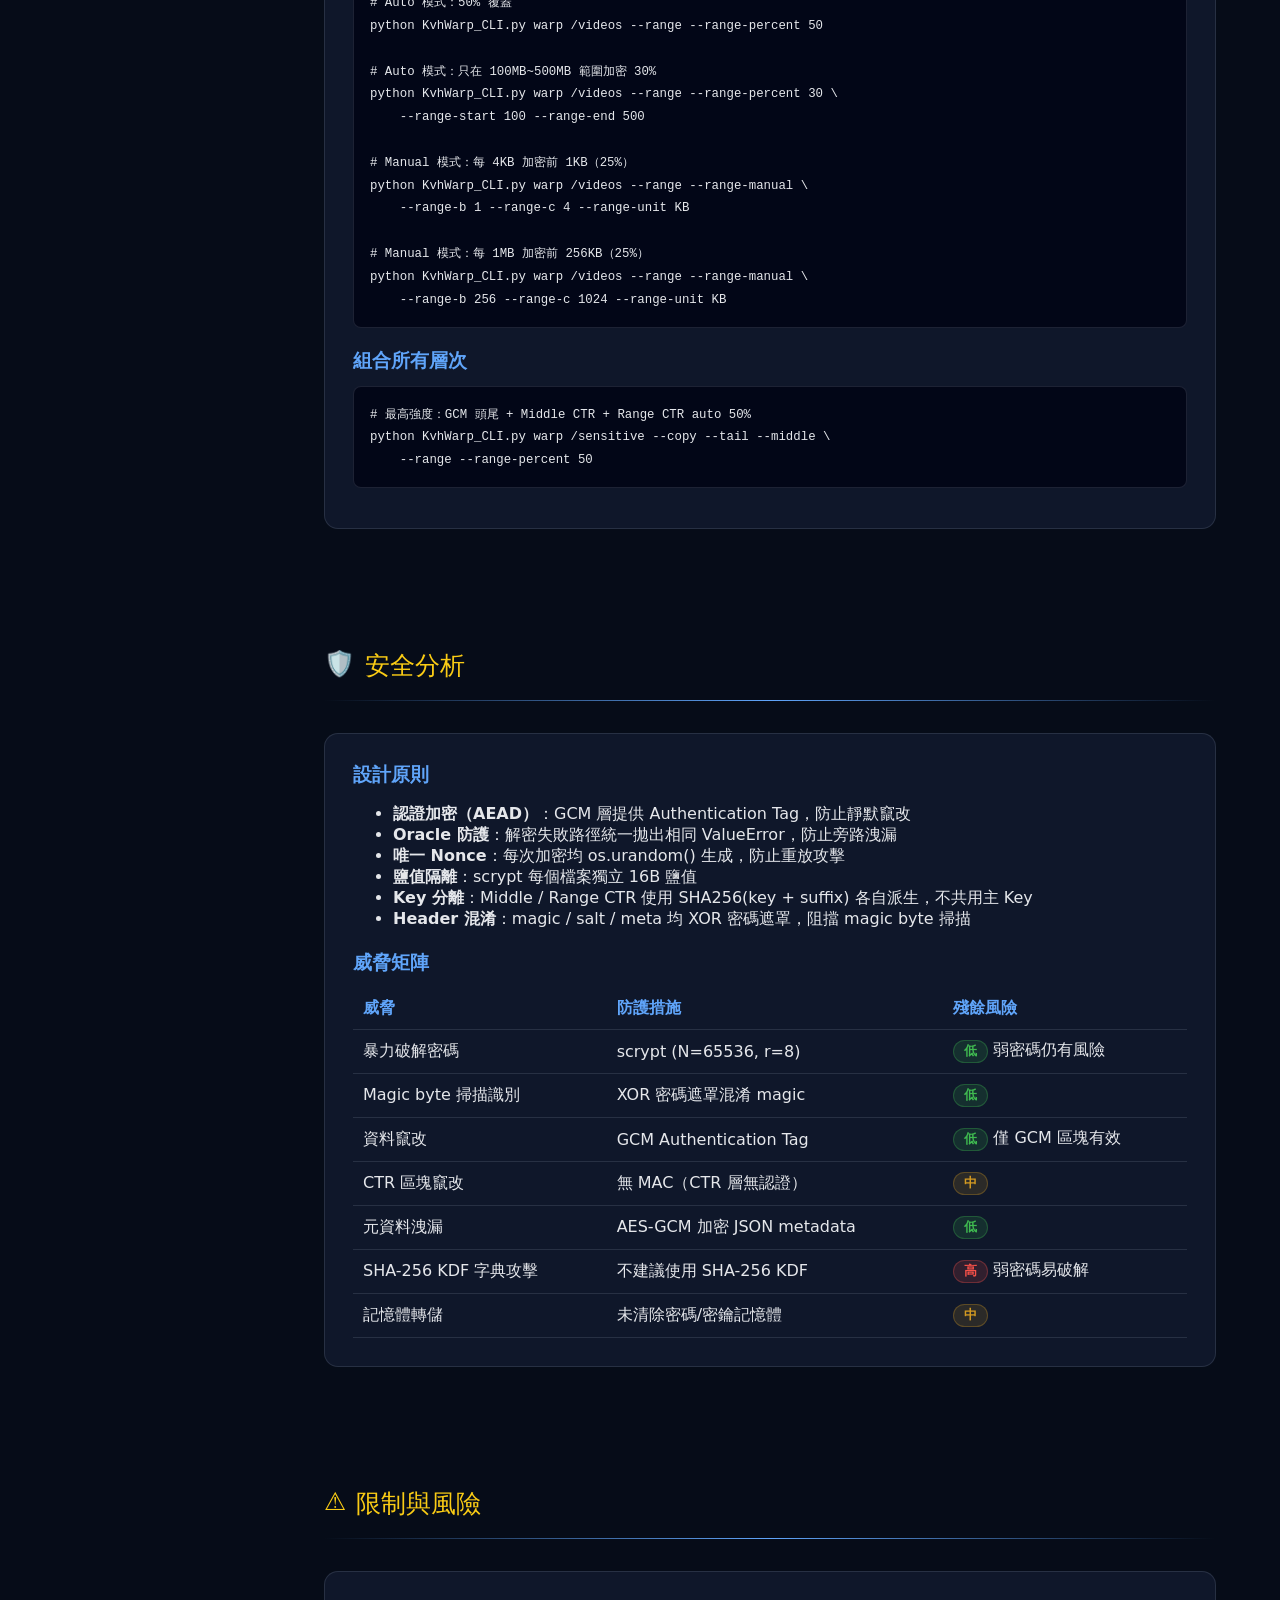
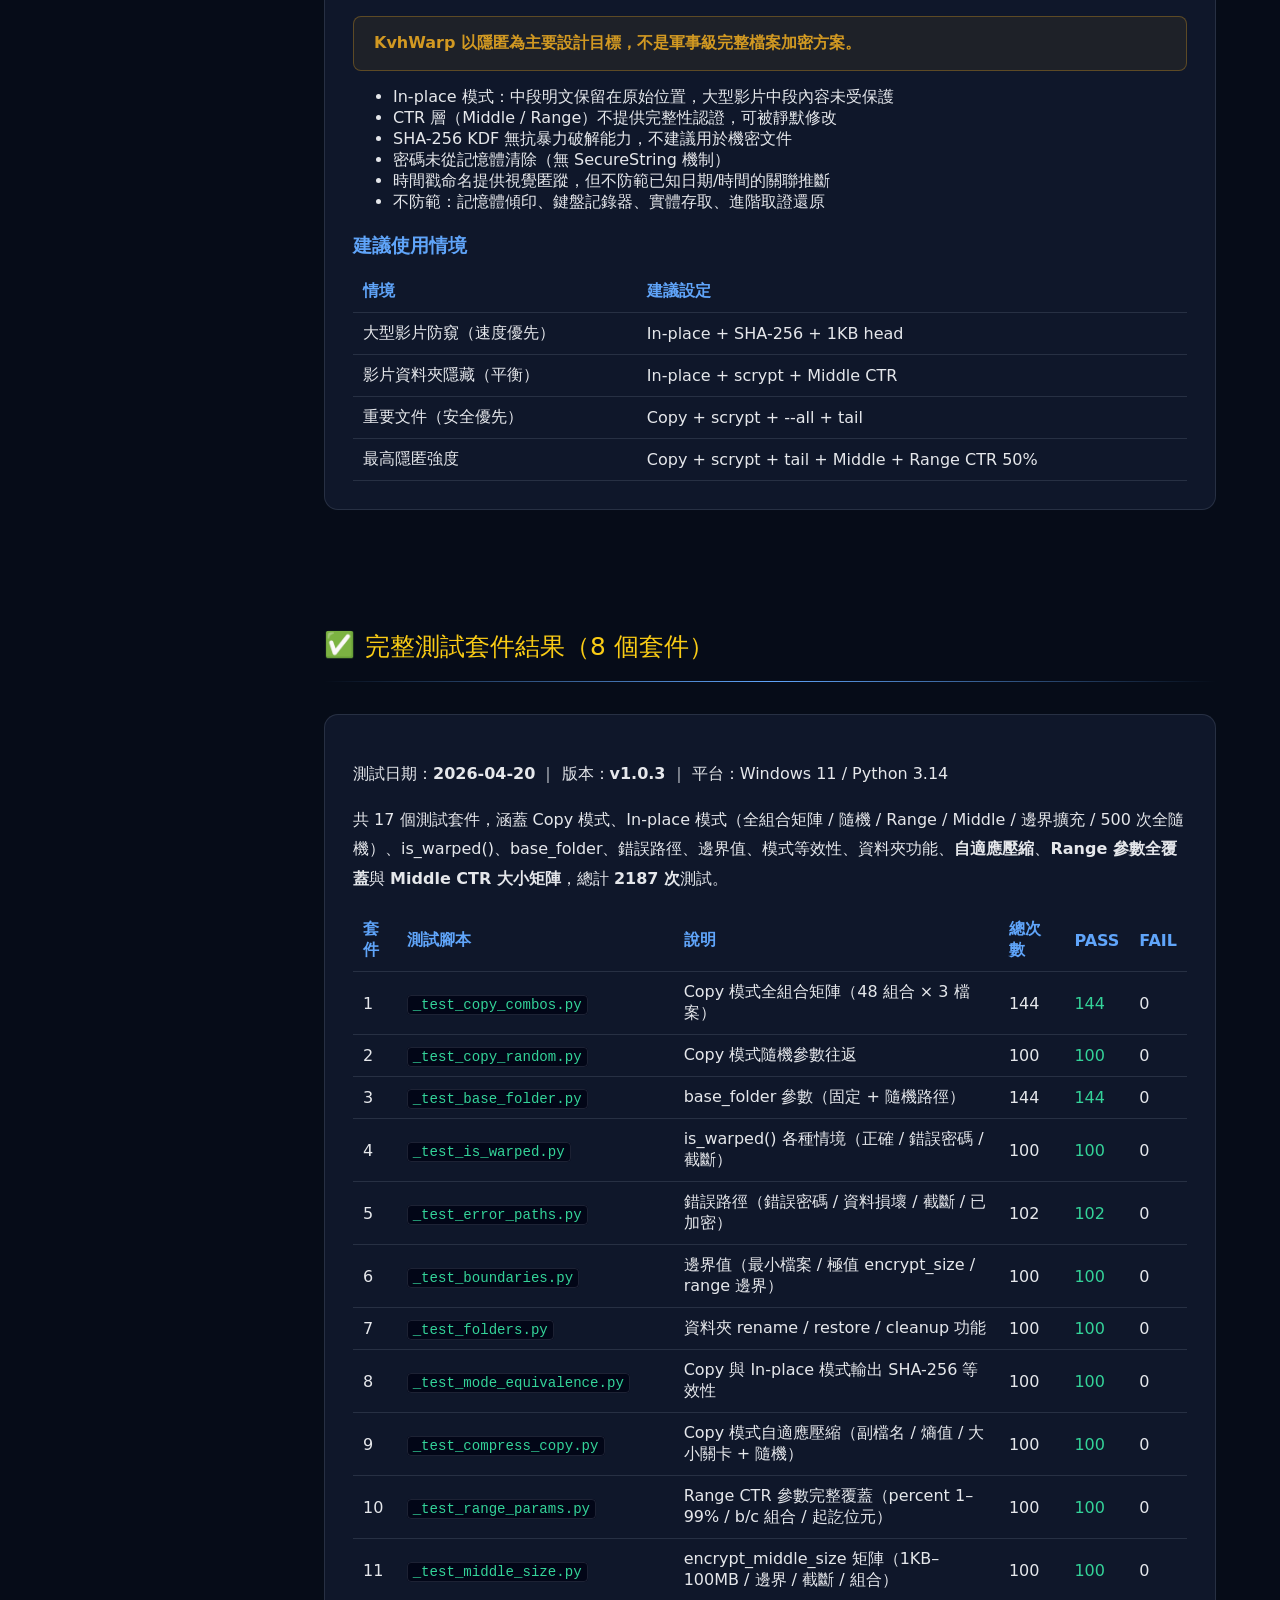
==== commit 9e4471af: "Compress mode in in place mode ── Test 1: compressible text file ── src = WORK / 'test.txt' src.writ" ====
--- a/ESLOCK_Recover/KvhWarp.html
+++ b/ESLOCK_Recover/KvhWarp.html
@@ -996,12 +996,12 @@
     </table>
     <p style="margin-top:8px;color:var(--muted);font-size:.88rem">ℹ️ CLI 的 <code>--range-b / --range-c / --range-unit</code> 組合後轉換為 bytes。<code>--range-start / --range-end</code> 單位為 MB。</p>
 
-    <h3 style="color:var(--blue);margin:24px 0 14px">自適應壓縮（Copy 模式限定）</h3>
+    <h3 style="color:var(--blue);margin:24px 0 14px">自適應壓縮（Copy 和 In-place 模式均支援）</h3>
     <p>啟用後先以 Zstandard 壓縮原始檔，再執行加密；解密時自動還原。需安裝 <code>pip install zstandard</code>，否則靜默略過。</p>
     <table>
       <thead><tr><th>選項</th><th>預設</th><th>說明</th></tr></thead>
       <tbody>
-        <tr><td><code>compress_copy</code></td><td>False</td><td>Copy 模式啟用壓縮（GUI 設定）</td></tr>
+        <tr><td><code>compress_copy</code></td><td>False</td><td>啟用壓縮（GUI 設定，同時適用於 Copy 和 In-place）</td></tr>
         <tr><td><code>compress_max_mb</code></td><td>500</td><td>大小門檻（MB）；超過則不壓縮（0 = 無限制）</td></tr>
         <tr><td><code>compress_skip_exts</code></td><td>內建清單</td><td>不嘗試壓縮的副檔名（已壓縮格式：mp4、zip、jpg…）</td></tr>
       </tbody>
@@ -1052,12 +1052,12 @@
     </table>
     <p style="margin-top:8px;color:var(--muted);font-size:.88rem">ℹ️ CLI flags <code>--range-b / --range-c / --range-unit</code> are multiplied to produce bytes. <code>--range-start / --range-end</code> inputs are in MB.</p>
 
-    <h3 style="color:var(--blue);margin:24px 0 14px">Adaptive Compression (Copy Mode Only)</h3>
-    <p>When enabled, the source file is compressed with Zstandard before encryption; decompression is applied automatically on unwarp. Requires <code>pip install zstandard</code> — silently skipped if unavailable.</p>
+    <h3 style="color:var(--blue);margin:24px 0 14px">Adaptive Compression (Copy and In-place Modes)</h3>
+    <p>When enabled, the source file is compressed with Zstandard before encryption; decompression is applied automatically on unwarp. Works in both copy and in-place modes. Requires <code>pip install zstandard</code> — silently skipped if unavailable.</p>
     <table>
       <thead><tr><th>Option</th><th>Default</th><th>Description</th></tr></thead>
       <tbody>
-        <tr><td><code>compress_copy</code></td><td>False</td><td>Enable compression in copy mode (GUI setting)</td></tr>
+        <tr><td><code>compress_copy</code></td><td>False</td><td>Enable compression (GUI setting; applies to both copy and in-place modes)</td></tr>
         <tr><td><code>compress_max_mb</code></td><td>500</td><td>Skip compression if file exceeds this MB (0 = unlimited)</td></tr>
         <tr><td><code>compress_skip_exts</code></td><td>built-in list</td><td>Extensions exempt from compression (already-compressed formats: mp4, zip, jpg…)</td></tr>
       </tbody>
@@ -1109,6 +1109,8 @@
         <tr><td><code>--range-b N</code></td><td>Manual: 每週期加密 N 個 unit</td></tr>
         <tr><td><code>--range-c N</code></td><td>Manual: 週期 N 個 unit</td></tr>
         <tr><td><code>--range-unit {B,KB,MB}</code></td><td>B/C 單位</td></tr>
+        <tr><td><code>--compress</code></td><td>自適應 Zstd 壓縮（熱値門控，Copy 和 In-place 均支援）</td></tr>
+        <tr><td><code>--compress-max-mb MB</code></td><td>超過此 MB 則略過壓縮（0=無限制，預設 500）</td></tr>
       </tbody>
     </table>
   </div>
@@ -1142,6 +1144,8 @@
         <tr><td><code>--range-b N</code></td><td>Manual: encrypt N units per period</td></tr>
         <tr><td><code>--range-c N</code></td><td>Manual: period is N units</td></tr>
         <tr><td><code>--range-unit {B,KB,MB}</code></td><td>Unit for B/C values</td></tr>
+        <tr><td><code>--compress</code></td><td>Adaptive Zstd compression (entropy-gated; works in both copy and in-place modes)</td></tr>
+        <tr><td><code>--compress-max-mb MB</code></td><td>Skip compression for files larger than this MB (0 = unlimited, default: 500)</td></tr>
       </tbody>
     </table>
   </div>
